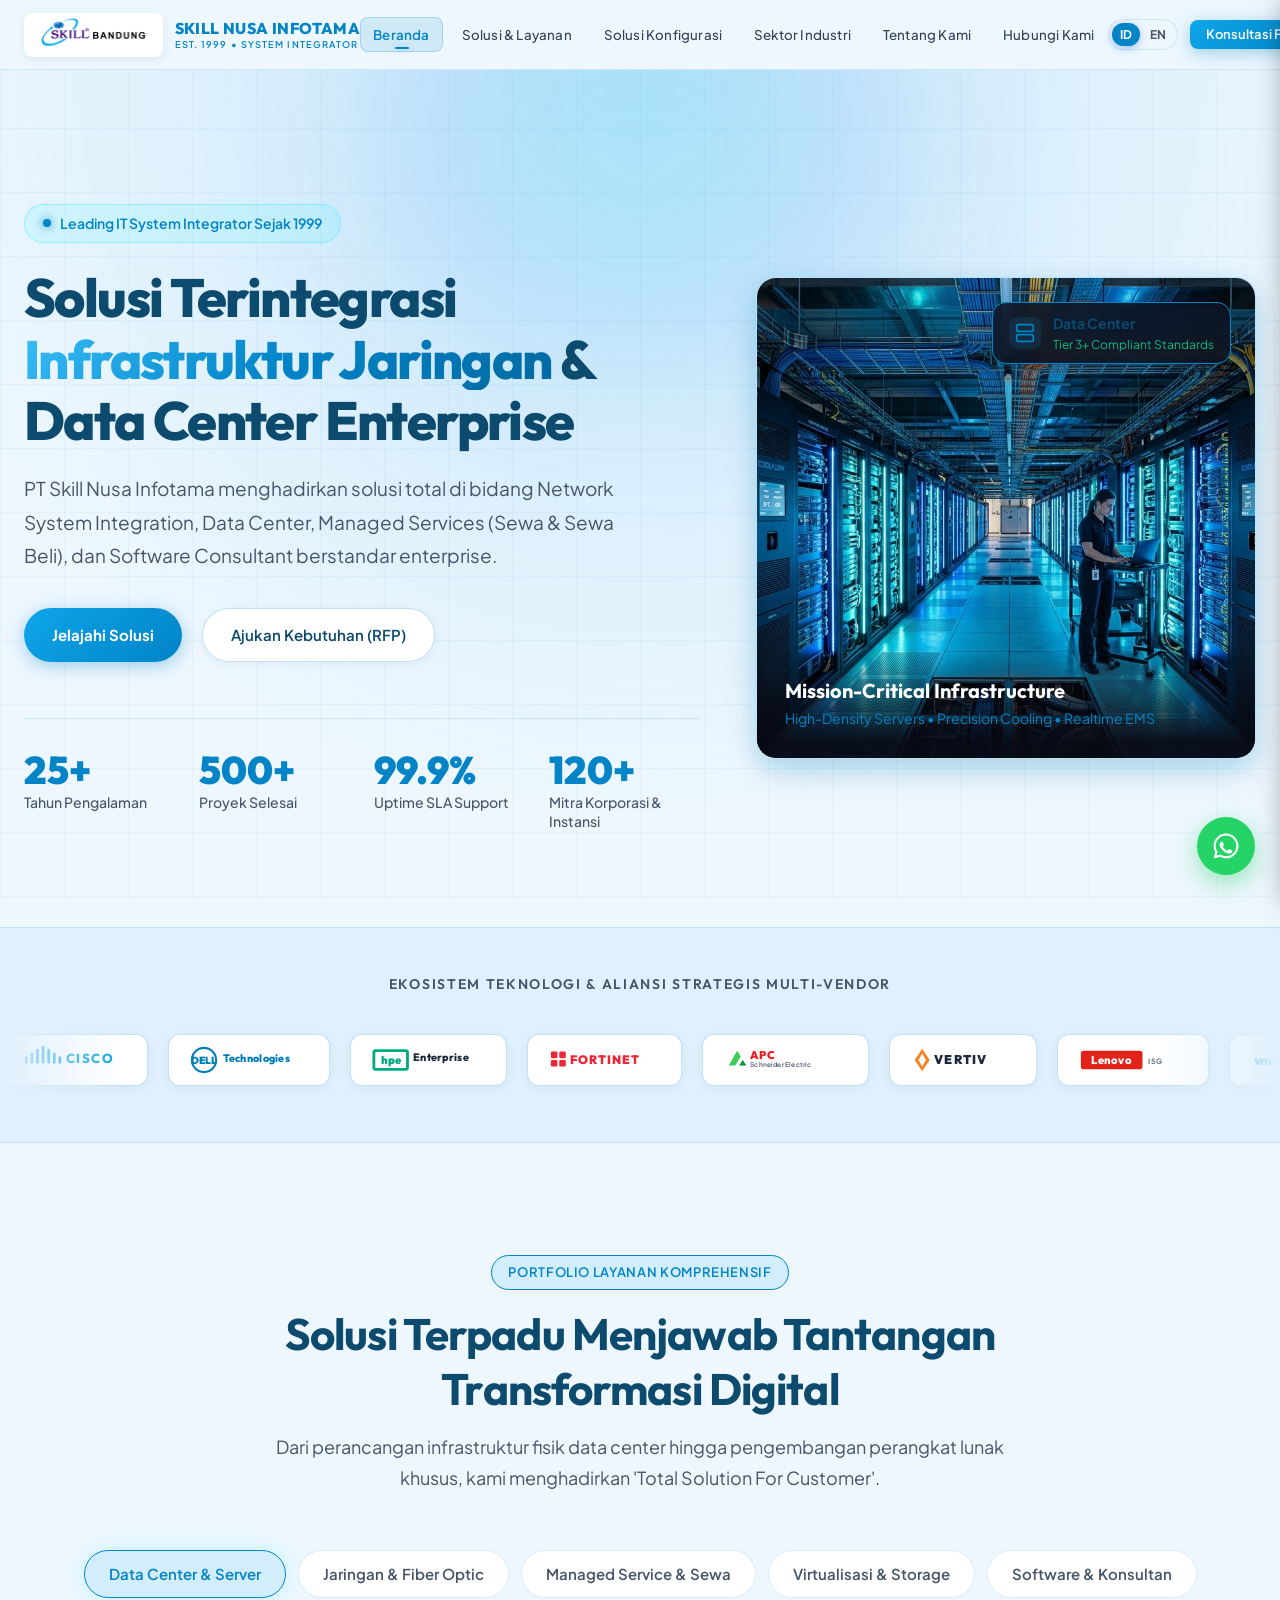
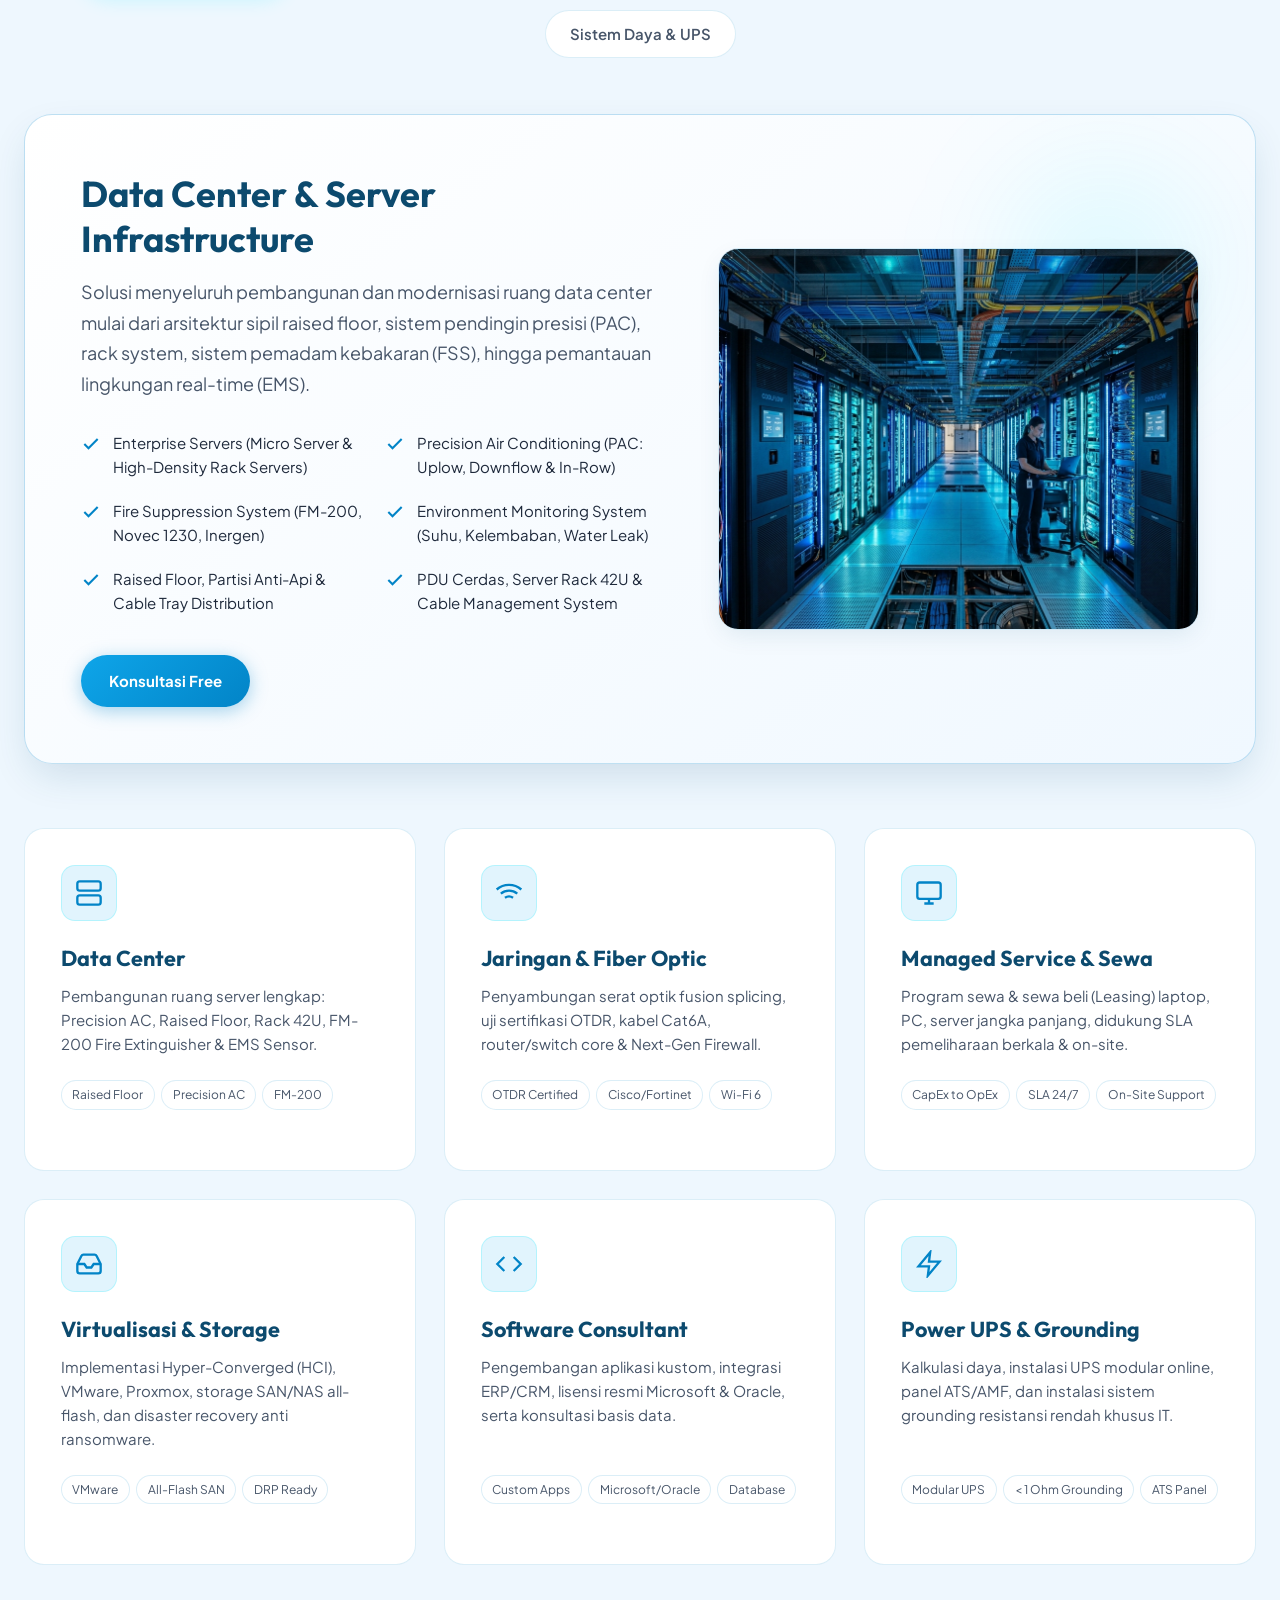
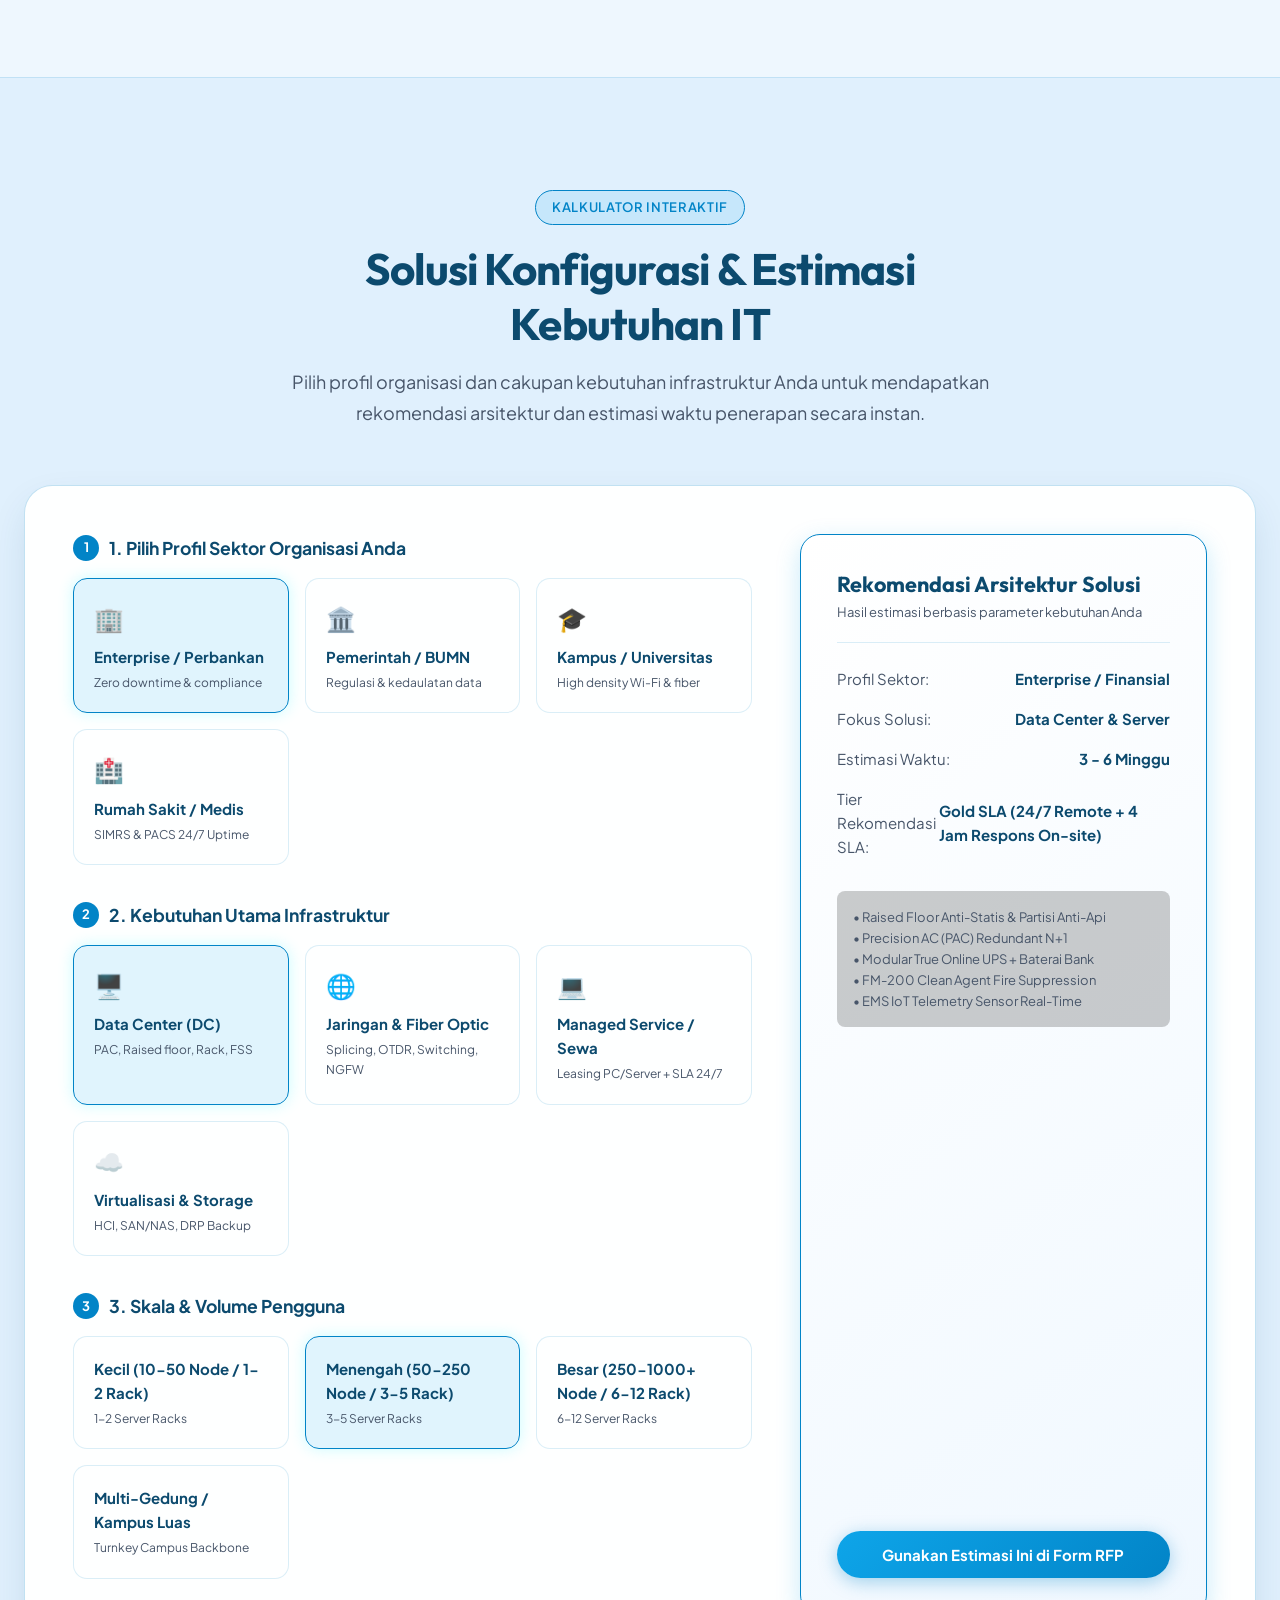
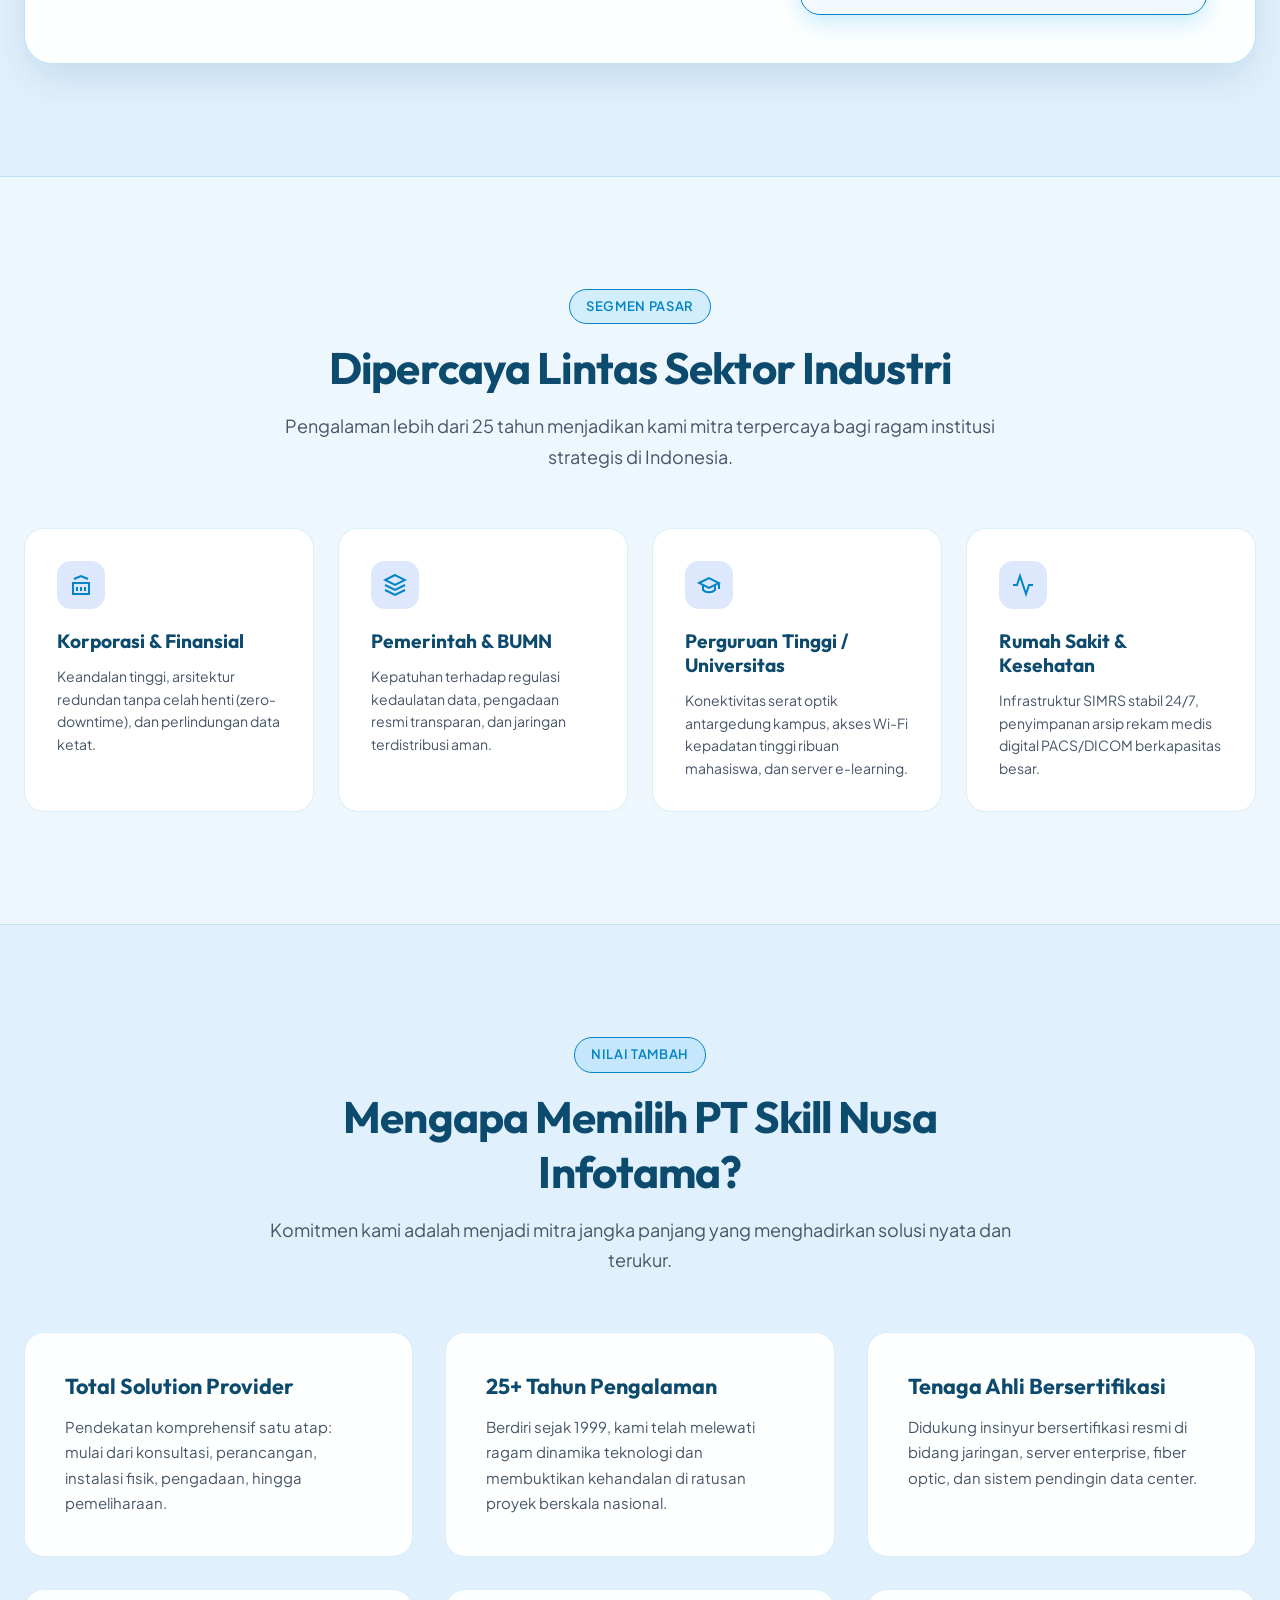
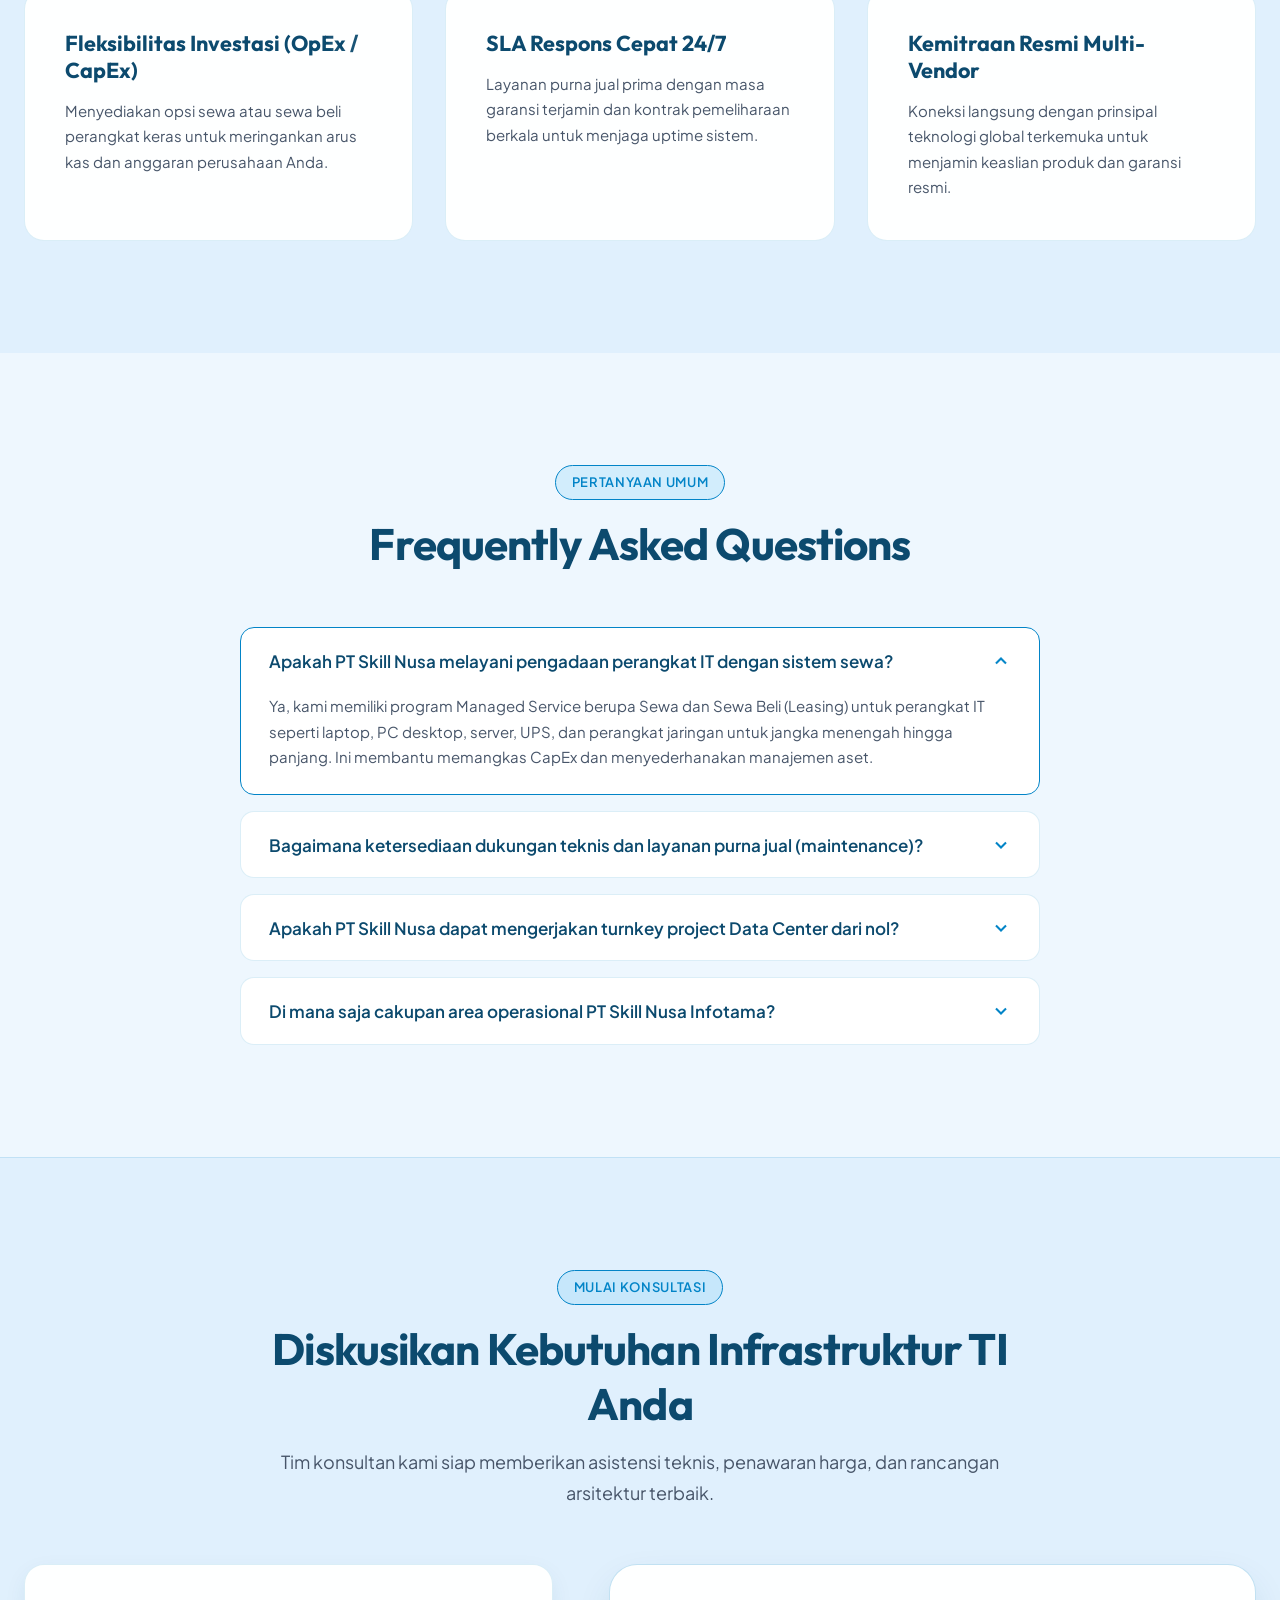
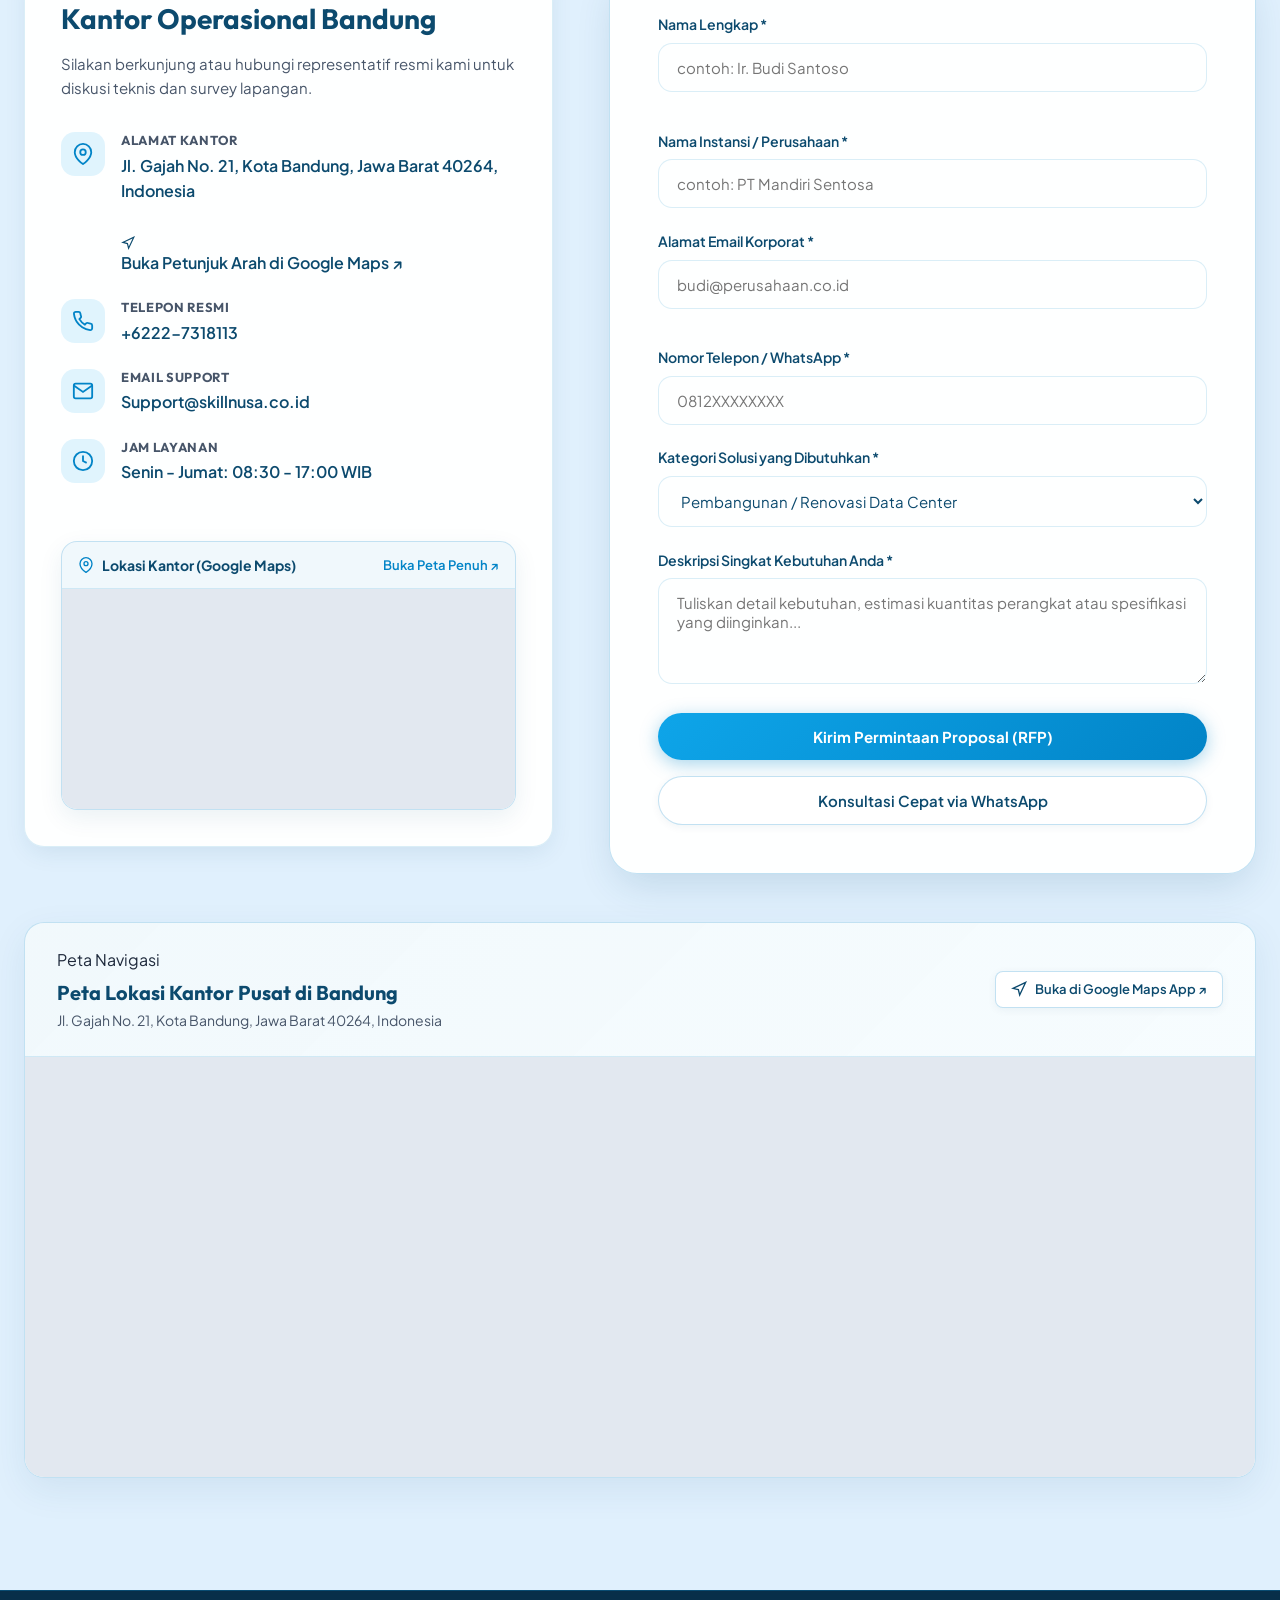
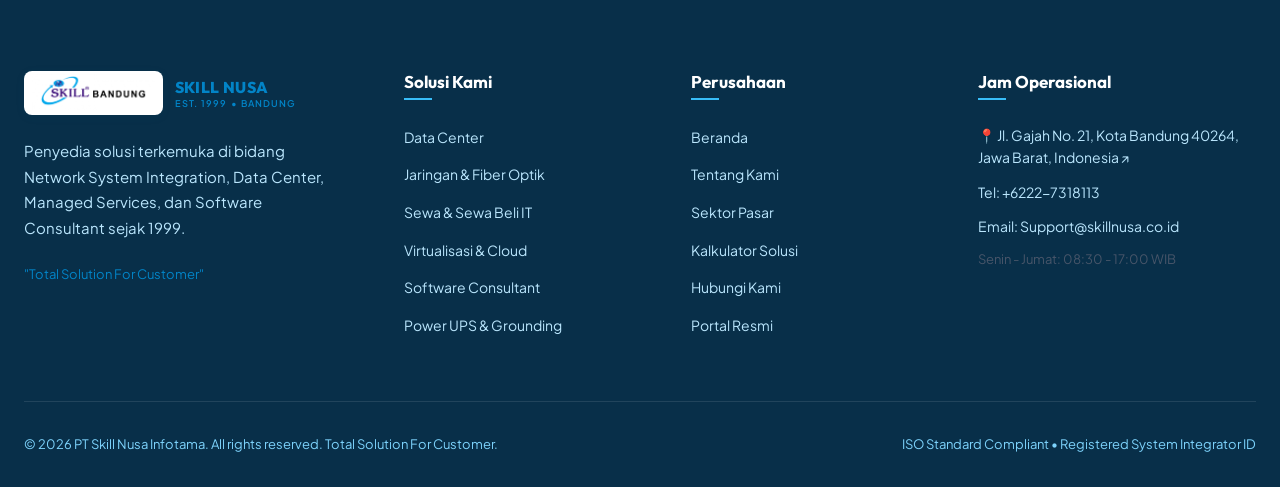
==== index.html @ 2d72b48d "Add files via upload" ====
<!DOCTYPE html>
<html lang="id" data-theme="sky">
<head>
  <meta charset="UTF-8">
  <meta name="viewport" content="width=device-width, initial-scale=1.0">
  <title>PT Skill Nusa Infotama - Enterprise Network System Integrator & Data Center Solutions</title>
  
  <!-- SEO Meta Tags -->
  <meta name="description" content="PT Skill Nusa Infotama: Solusi Sistem Network Integration, Data Center, Managed Service (Sewa/Sewa Beli Perangkat IT), Virtualisasi & Software Consultant terkemuka di Indonesia sejak 1999.">
  <meta name="keywords" content="PT Skill Nusa Infotama, skillnusa, system integrator bandung, data center indonesia, sewa laptop kantor, managed service it, fiber optic splicing, precision ac, ups sizing, cisco fortinet dell">
  <meta name="author" content="PT Skill Nusa Infotama">
  <link rel="canonical" href="https://www.skillnusa.co.id/">

  <!-- Open Graph / Facebook -->
  <meta property="og:type" content="website">
  <meta property="og:url" content="https://www.skillnusa.co.id/">
  <meta property="og:title" content="PT Skill Nusa Infotama - Total Solution For Customer">
  <meta property="og:description" content="Solusi menyeluruh Sistem Network Integration, Data Center Infrastructure, Managed Service & Software Consultant sejak 1999.">
  <meta property="og:image" content="assets/hero-datacenter.jpg">

  <!-- Favicon -->
  <link rel="icon" href="assets/logo-original.png" type="image/png">

  <!-- Stylesheet -->
  <link rel="stylesheet" href="css/styles.css">

  <!-- Structured Data (JSON-LD) -->
  <script type="application/ld+json">
  {
    "@context": "https://schema.org",
    "@type": "ITOrganization",
    "name": "PT Skill Nusa Infotama",
    "alternateName": "Skill Nusa Bandung",
    "url": "https://www.skillnusa.co.id",
    "logo": "https://www.skillnusa.co.id/assets/logo-original.png",
    "foundingDate": "1999-07-16",
    "description": "Penyedia solusi di bidang Sistem Network Integration, Data Center, Technology Solution Provider & Software Consultant.",
    "address": {
      "@type": "PostalAddress",
      "streetAddress": "Jl. Gajah No. 21",
      "addressLocality": "Kota Bandung",
      "addressRegion": "Jawa Barat",
      "postalCode": "40264",
      "addressCountry": "ID"
    },
    "contactPoint": {
      "@type": "ContactPoint",
      "telephone": "+6222-7318113",
      "contactType": "customer service",
      "email": "Support@skillnusa.co.id",
      "availableLanguage": ["Indonesian", "English"]
    }
  }
  </script>
</head>
<body>

  <!-- Header / Navigation Bar -->
  <header class="header" id="header">
    <div class="container nav-container">
      <a href="#beranda" class="brand" aria-label="Skill Nusa Infotama Home">
        <div class="brand-badge">
          <img src="assets/logo-original.png" alt="PT Skill Nusa Infotama Logo" class="brand-logo-img">
        </div>
        <div class="brand-text">
          <span class="brand-title">SKILL NUSA INFOTAMA</span>
          <span class="brand-sub">EST. 1999 • SYSTEM INTEGRATOR</span>
        </div>
      </a>

      <!-- Desktop Navigation Menu -->
      <nav class="desktop-nav" aria-label="Main Navigation">
        <ul class="nav-menu">
          <li><a href="#beranda" class="nav-link active" data-i18n="nav_home">Beranda</a></li>
          <li><a href="#solusi" class="nav-link" data-i18n="nav_solutions">Solusi & Layanan</a></li>
          <li><a href="#konfigurator" class="nav-link" data-i18n="nav_configurator">Solusi Konfigurasi</a></li>
          <li><a href="#industri" class="nav-link" data-i18n="nav_industries">Industri</a></li>
          <li><a href="#tentang-kami" class="nav-link" data-i18n="nav_about">Tentang Kami</a></li>
          <li><a href="#kontak" class="nav-link" data-i18n="nav_contact">Kontak</a></li>
        </ul>
      </nav>

      <!-- Action Utilities -->
      <div class="header-actions">
        <!-- Language Switcher -->
        <div class="lang-switch" title="Ganti Bahasa / Switch Language">
          <button class="lang-btn active" data-lang="id">ID</button>
          <button class="lang-btn" data-lang="en">EN</button>
        </div>

        <!-- CTA Button -->
        <a href="#kontak" class="btn btn-primary btn-sm header-cta" data-i18n="nav_cta">Konsultasi Free</a>

        <!-- Hamburger for Mobile -->
        <button class="hamburger" id="hamburger-btn" aria-label="Buka Menu Navigasi">
          <span></span>
          <span></span>
          <span></span>
        </button>
      </div>
    </div>
  </header>

  <!-- Mobile Drawer -->
  <div class="drawer-backdrop" id="drawer-backdrop"></div>
  <aside class="mobile-drawer" id="mobile-drawer" aria-label="Menu Mobile">
    <div>
      <div class="drawer-header">
        <span class="brand-title">SKILL NUSA</span>
        <button class="drawer-close" id="drawer-close-btn" aria-label="Tutup Menu">&times;</button>
      </div>
      <ul class="drawer-links">
        <li><a href="#beranda" class="drawer-link" data-i18n="nav_home">Beranda</a></li>
        <li><a href="#solusi" class="drawer-link" data-i18n="nav_solutions">Solusi & Layanan</a></li>
        <li><a href="#konfigurator" class="drawer-link" data-i18n="nav_configurator">Solusi Konfigurasi</a></li>
        <li><a href="#industri" class="drawer-link" data-i18n="nav_industries">Industri</a></li>
        <li><a href="#tentang-kami" class="drawer-link" data-i18n="nav_about">Tentang Kami</a></li>
        <li><a href="#kontak" class="drawer-link" data-i18n="nav_contact">Kontak</a></li>
      </ul>
    </div>
    <div>
      <a href="#kontak" class="btn btn-primary" style="width: 100%;" data-i18n="nav_cta">Konsultasi Free</a>
    </div>
  </aside>

  <!-- Main Content -->
  <main>
    <!-- HERO SECTION -->
    <section class="hero" id="beranda">
      <div class="hero-glow"></div>
      <div class="container hero-grid">
        <div class="hero-content">
          <div class="hero-tag">
            <span class="pulse-dot"></span>
            <span data-i18n="hero_badge">Leading IT System Integrator Sejak 1999</span>
          </div>

          <h1 class="hero-title">
            Solusi Terintegrasi <span class="text-gradient">Infrastruktur Jaringan</span> & Data Center Enterprise
          </h1>

          <p class="hero-lead" data-i18n="hero_lead">
            PT Skill Nusa Infotama menghadirkan solusi total di bidang Network System Integration, Data Center, Managed Services (Sewa & Sewa Beli), dan Software Consultant berstandar enterprise.
          </p>

          <div class="hero-ctas">
            <a href="#solusi" class="btn btn-primary" data-i18n="hero_btn_explore">
              Jelajahi Solusi
              <svg width="18" height="18" viewBox="0 0 24 24" fill="none" stroke="currentColor" stroke-width="2.5">
                <line x1="5" y1="12" x2="19" y2="12"></line>
                <polyline points="12 5 19 12 12 19"></polyline>
              </svg>
            </a>
            <a href="#konfigurator" class="btn btn-secondary" data-i18n="hero_btn_rfp">
              Hitung Kebutuhan IT
            </a>
          </div>

          <!-- Live Numerical Stats -->
          <div class="hero-stats">
            <div class="stat-item">
              <div class="stat-number"><span class="counter-val" data-target="25" data-suffix="+">25+</span></div>
              <div class="stat-label" data-i18n="stat_years">Tahun Pengalaman</div>
            </div>
            <div class="stat-item">
              <div class="stat-number"><span class="counter-val" data-target="500" data-suffix="+">500+</span></div>
              <div class="stat-label" data-i18n="stat_projects">Proyek Selesai</div>
            </div>
            <div class="stat-item">
              <div class="stat-number"><span class="counter-val" data-target="99" data-suffix=".9%">99.9%</span></div>
              <div class="stat-label" data-i18n="stat_sla">Uptime SLA Support</div>
            </div>
            <div class="stat-item">
              <div class="stat-number"><span class="counter-val" data-target="120" data-suffix="+">120+</span></div>
              <div class="stat-label" data-i18n="stat_clients">Mitra Korporasi & Instansi</div>
            </div>
          </div>
        </div>

        <!-- Hero Visual Showcase -->
        <div class="hero-visual">
          <div class="visual-card">
            <img src="assets/hero-datacenter.jpg" alt="Pusat Data Modern PT Skill Nusa Infotama">
            <div class="floating-badge">
              <div class="badge-icon">
                <svg width="20" height="20" viewBox="0 0 24 24" fill="none" stroke="currentColor" stroke-width="2">
                  <rect x="2" y="2" width="20" height="8" rx="2" ry="2"></rect>
                  <rect x="2" y="14" width="20" height="8" rx="2" ry="2"></rect>
                  <line x1="6" y1="6" x2="6.01" y2="6"></line>
                  <line x1="6" y1="18" x2="6.01" y2="18"></line>
                </svg>
              </div>
              <div class="badge-text">
                <strong>Data Center</strong>
                <span>Tier 3+ Compliant Standards</span>
              </div>
            </div>
            <div class="visual-overlay">
              <div class="visual-meta">
                <h4>Mission-Critical Infrastructure</h4>
                <p>High-Density Servers • Precision Cooling • Realtime EMS</p>
              </div>
            </div>
          </div>
        </div>
      </div>
    </section>

    <!-- STRATEGIC PARTNERS & BRAND ECOSYSTEM MARQUEE -->
    <section class="partners-section">
      <div class="container">
        <h3 class="partners-title" data-i18n="partners_title">Ekosistem Teknologi & Aliansi Strategis Multi-Vendor</h3>
      </div>
      <div class="marquee-container">
        <div class="marquee-track">
          <!-- 1. Cisco Systems -->
          <div class="partner-logo-card" title="Cisco Systems">
            <svg width="110" height="30" viewBox="0 0 110 30" fill="none" class="vendor-svg">
              <g fill="#049fd9">
                <rect x="2" y="11" width="3" height="8" rx="1.5"/>
                <rect x="8" y="7" width="3" height="12" rx="1.5"/>
                <rect x="14" y="3" width="3" height="16" rx="1.5"/>
                <rect x="20" y="0" width="3" height="19" rx="1.5"/>
                <rect x="26" y="3" width="3" height="16" rx="1.5"/>
                <rect x="32" y="7" width="3" height="12" rx="1.5"/>
                <rect x="38" y="11" width="3" height="8" rx="1.5"/>
              </g>
              <text x="46" y="18" font-family="'Outfit', sans-serif" font-weight="800" font-size="14" fill="#049fd9" letter-spacing="1.5">CISCO</text>
            </svg>
          </div>

          <!-- 2. Dell Technologies -->
          <div class="partner-logo-card" title="Dell Technologies">
            <svg width="125" height="30" viewBox="0 0 125 30" fill="none" class="vendor-svg">
              <circle cx="15" cy="15" r="13" stroke="#007db8" stroke-width="2.2" fill="none"/>
              <text x="15" y="19.5" font-family="'Outfit', sans-serif" font-weight="900" font-size="11" fill="#007db8" text-anchor="middle" letter-spacing="-0.5">DELL</text>
              <text x="35" y="17" font-family="'Outfit', sans-serif" font-weight="800" font-size="11.5" fill="#007db8" letter-spacing="0.3">Technologies</text>
            </svg>
          </div>

          <!-- 3. HPE (Hewlett Packard Enterprise) -->
          <div class="partner-logo-card" title="Hewlett Packard Enterprise">
            <svg width="120" height="30" viewBox="0 0 120 30" fill="none" class="vendor-svg">
              <rect x="2" y="5" width="36" height="20" rx="2" stroke="#01a982" stroke-width="3" fill="none"/>
              <text x="20" y="19" font-family="'Outfit', sans-serif" font-weight="900" font-size="12" fill="#01a982" text-anchor="middle">hpe</text>
              <text x="44" y="16" font-family="'Outfit', sans-serif" font-weight="800" font-size="11.5" fill="#1e293b" letter-spacing="0.3">Enterprise</text>
            </svg>
          </div>

          <!-- 4. Fortinet -->
          <div class="partner-logo-card" title="Fortinet Cyber Security">
            <svg width="118" height="30" viewBox="0 0 118 30" fill="none" class="vendor-svg">
              <g fill="#ee2737">
                <rect x="2" y="6" width="7" height="7" rx="1.5"/>
                <rect x="11" y="6" width="7" height="7" rx="1.5"/>
                <rect x="2" y="15" width="7" height="7" rx="1.5"/>
                <rect x="11" y="15" width="7" height="7" rx="1.5"/>
              </g>
              <text x="23" y="19" font-family="'Outfit', sans-serif" font-weight="900" font-size="13" fill="#ee2737" letter-spacing="1">FORTINET</text>
            </svg>
          </div>

          <!-- 5. Schneider Electric / APC -->
          <div class="partner-logo-card" title="APC by Schneider Electric">
            <svg width="130" height="30" viewBox="0 0 130 30" fill="none" class="vendor-svg">
              <g fill="#3dcd58">
                <path d="M4 21L13 5L17 11L11 21H4Z" fill="#3dcd58"/>
                <path d="M15 21L19 15L23 21H15Z" fill="#009639"/>
              </g>
              <text x="27" y="14" font-family="'Outfit', sans-serif" font-weight="900" font-size="12" fill="#ed1c24" letter-spacing="1">APC</text>
              <text x="27" y="23" font-family="'Plus Jakarta Sans', sans-serif" font-weight="600" font-size="7" fill="#475569" letter-spacing="0.2">Schneider Electric</text>
            </svg>
          </div>

          <!-- 6. Vertiv -->
          <div class="partner-logo-card" title="Vertiv Critical Power">
            <svg width="110" height="30" viewBox="0 0 110 30" fill="none" class="vendor-svg">
              <polygon points="12,3 20,15 12,27 4,15" fill="#f58220"/>
              <polygon points="12,8 16,15 12,22 8,15" fill="#ffffff"/>
              <text x="25" y="19" font-family="'Outfit', sans-serif" font-weight="900" font-size="13.5" fill="#1e293b" letter-spacing="1.2">VERTIV</text>
            </svg>
          </div>

          <!-- 7. Lenovo -->
          <div class="partner-logo-card" title="Lenovo ThinkSystem">
            <svg width="115" height="30" viewBox="0 0 115 30" fill="none" class="vendor-svg">
              <rect x="2" y="5" width="66" height="20" rx="3" fill="#e2231a"/>
              <text x="35" y="19" font-family="'Outfit', sans-serif" font-weight="800" font-size="12" fill="#ffffff" text-anchor="middle" letter-spacing="0.3">Lenovo</text>
              <text x="74" y="19" font-family="'Outfit', sans-serif" font-weight="600" font-size="8.5" fill="#64748b" letter-spacing="0.5">ISG</text>
            </svg>
          </div>

          <!-- 8. VMware -->
          <div class="partner-logo-card" title="VMware by Broadcom">
            <svg width="115" height="30" viewBox="0 0 115 30" fill="none" class="vendor-svg">
              <text x="2" y="20" font-family="'Outfit', sans-serif" font-weight="800" font-size="14" fill="#0095d3" letter-spacing="-0.5">vm</text>
              <text x="25" y="20" font-family="'Outfit', sans-serif" font-weight="700" font-size="14" fill="#475569" letter-spacing="-0.5">ware</text>
              <text x="66" y="20" font-family="'Plus Jakarta Sans', sans-serif" font-weight="600" font-size="7.5" fill="#94a3b8">Cloud</text>
            </svg>
          </div>

          <!-- 9. Microsoft -->
          <div class="partner-logo-card" title="Microsoft Enterprise">
            <svg width="120" height="30" viewBox="0 0 120 30" fill="none" class="vendor-svg">
              <rect x="2" y="7" width="7" height="7" fill="#f25022"/>
              <rect x="11" y="7" width="7" height="7" fill="#7fba00"/>
              <rect x="2" y="16" width="7" height="7" fill="#00a4ef"/>
              <rect x="11" y="16" width="7" height="7" fill="#ffb900"/>
              <text x="23" y="19" font-family="'Segoe UI', 'Outfit', sans-serif" font-weight="700" font-size="12.5" fill="#334155" letter-spacing="0.2">Microsoft</text>
            </svg>
          </div>

          <!-- 10. MikroTik -->
          <div class="partner-logo-card" title="MikroTik RouterOS">
            <svg width="115" height="30" viewBox="0 0 115 30" fill="none" class="vendor-svg">
              <rect x="2" y="6" width="18" height="18" rx="3.5" fill="#002b49"/>
              <path d="M6 18V11L11 15.5L16 11V18" stroke="#ffffff" stroke-width="1.8" stroke-linecap="round" stroke-linejoin="round" fill="none"/>
              <text x="25" y="19" font-family="'Outfit', sans-serif" font-weight="800" font-size="12.5" fill="#002b49" letter-spacing="0.3">MikroTik</text>
            </svg>
          </div>

          <!-- 11. CommScope -->
          <div class="partner-logo-card" title="CommScope Systimax">
            <svg width="130" height="30" viewBox="0 0 130 30" fill="none" class="vendor-svg">
              <path d="M4 15C4 9.5 8.5 6 14 6C16.8 6 19.5 7.2 21.2 9.5L17.8 12.2C16.8 10.8 15.5 10 14 10C10.8 10 8.2 12.2 8.2 15C8.2 17.8 10.8 20 14 20C15.5 20 16.8 19.2 17.8 17.8L21.2 20.5C19.5 22.8 16.8 24 14 24C8.5 24 4 20.5 4 15Z" fill="#005596"/>
              <text x="26" y="19" font-family="'Outfit', sans-serif" font-weight="800" font-size="11" fill="#005596" letter-spacing="0.8">COMMSCOPE</text>
            </svg>
          </div>

          <!-- 12. Hikvision -->
          <div class="partner-logo-card" title="Hikvision Surveillance">
            <svg width="120" height="30" viewBox="0 0 120 30" fill="none" class="vendor-svg">
              <rect x="2" y="7" width="15" height="15" rx="2.5" fill="#e60012"/>
              <circle cx="9.5" cy="14.5" r="3" fill="#ffffff"/>
              <text x="22" y="19" font-family="'Outfit', sans-serif" font-weight="900" font-size="11.5" fill="#e60012" letter-spacing="1">HIKVISION</text>
            </svg>
          </div>

          <!-- REPEAT FOR SEAMLESS INFINITE LOOP -->
          <div class="partner-logo-card" title="Cisco Systems">
            <svg width="110" height="30" viewBox="0 0 110 30" fill="none" class="vendor-svg">
              <g fill="#049fd9">
                <rect x="2" y="11" width="3" height="8" rx="1.5"/>
                <rect x="8" y="7" width="3" height="12" rx="1.5"/>
                <rect x="14" y="3" width="3" height="16" rx="1.5"/>
                <rect x="20" y="0" width="3" height="19" rx="1.5"/>
                <rect x="26" y="3" width="3" height="16" rx="1.5"/>
                <rect x="32" y="7" width="3" height="12" rx="1.5"/>
                <rect x="38" y="11" width="3" height="8" rx="1.5"/>
              </g>
              <text x="46" y="18" font-family="'Outfit', sans-serif" font-weight="800" font-size="14" fill="#049fd9" letter-spacing="1.5">CISCO</text>
            </svg>
          </div>

          <div class="partner-logo-card" title="Dell Technologies">
            <svg width="125" height="30" viewBox="0 0 125 30" fill="none" class="vendor-svg">
              <circle cx="15" cy="15" r="13" stroke="#007db8" stroke-width="2.2" fill="none"/>
              <text x="15" y="19.5" font-family="'Outfit', sans-serif" font-weight="900" font-size="11" fill="#007db8" text-anchor="middle" letter-spacing="-0.5">DELL</text>
              <text x="35" y="17" font-family="'Outfit', sans-serif" font-weight="800" font-size="11.5" fill="#007db8" letter-spacing="0.3">Technologies</text>
            </svg>
          </div>

          <div class="partner-logo-card" title="Hewlett Packard Enterprise">
            <svg width="120" height="30" viewBox="0 0 120 30" fill="none" class="vendor-svg">
              <rect x="2" y="5" width="36" height="20" rx="2" stroke="#01a982" stroke-width="3" fill="none"/>
              <text x="20" y="19" font-family="'Outfit', sans-serif" font-weight="900" font-size="12" fill="#01a982" text-anchor="middle">hpe</text>
              <text x="44" y="16" font-family="'Outfit', sans-serif" font-weight="800" font-size="11.5" fill="#1e293b" letter-spacing="0.3">Enterprise</text>
            </svg>
          </div>

          <div class="partner-logo-card" title="Fortinet Cyber Security">
            <svg width="118" height="30" viewBox="0 0 118 30" fill="none" class="vendor-svg">
              <g fill="#ee2737">
                <rect x="2" y="6" width="7" height="7" rx="1.5"/>
                <rect x="11" y="6" width="7" height="7" rx="1.5"/>
                <rect x="2" y="15" width="7" height="7" rx="1.5"/>
                <rect x="11" y="15" width="7" height="7" rx="1.5"/>
              </g>
              <text x="23" y="19" font-family="'Outfit', sans-serif" font-weight="900" font-size="13" fill="#ee2737" letter-spacing="1">FORTINET</text>
            </svg>
          </div>

          <div class="partner-logo-card" title="APC by Schneider Electric">
            <svg width="130" height="30" viewBox="0 0 130 30" fill="none" class="vendor-svg">
              <g fill="#3dcd58">
                <path d="M4 21L13 5L17 11L11 21H4Z" fill="#3dcd58"/>
                <path d="M15 21L19 15L23 21H15Z" fill="#009639"/>
              </g>
              <text x="27" y="14" font-family="'Outfit', sans-serif" font-weight="900" font-size="12" fill="#ed1c24" letter-spacing="1">APC</text>
              <text x="27" y="23" font-family="'Plus Jakarta Sans', sans-serif" font-weight="600" font-size="7" fill="#475569" letter-spacing="0.2">Schneider Electric</text>
            </svg>
          </div>

          <div class="partner-logo-card" title="Vertiv Critical Power">
            <svg width="110" height="30" viewBox="0 0 110 30" fill="none" class="vendor-svg">
              <polygon points="12,3 20,15 12,27 4,15" fill="#f58220"/>
              <polygon points="12,8 16,15 12,22 8,15" fill="#ffffff"/>
              <text x="25" y="19" font-family="'Outfit', sans-serif" font-weight="900" font-size="13.5" fill="#1e293b" letter-spacing="1.2">VERTIV</text>
            </svg>
          </div>

          <div class="partner-logo-card" title="Lenovo ThinkSystem">
            <svg width="115" height="30" viewBox="0 0 115 30" fill="none" class="vendor-svg">
              <rect x="2" y="5" width="66" height="20" rx="3" fill="#e2231a"/>
              <text x="35" y="19" font-family="'Outfit', sans-serif" font-weight="800" font-size="12" fill="#ffffff" text-anchor="middle" letter-spacing="0.3">Lenovo</text>
              <text x="74" y="19" font-family="'Outfit', sans-serif" font-weight="600" font-size="8.5" fill="#64748b" letter-spacing="0.5">ISG</text>
            </svg>
          </div>

          <div class="partner-logo-card" title="VMware by Broadcom">
            <svg width="115" height="30" viewBox="0 0 115 30" fill="none" class="vendor-svg">
              <text x="2" y="20" font-family="'Outfit', sans-serif" font-weight="800" font-size="14" fill="#0095d3" letter-spacing="-0.5">vm</text>
              <text x="25" y="20" font-family="'Outfit', sans-serif" font-weight="700" font-size="14" fill="#475569" letter-spacing="-0.5">ware</text>
              <text x="66" y="20" font-family="'Plus Jakarta Sans', sans-serif" font-weight="600" font-size="7.5" fill="#94a3b8">Cloud</text>
            </svg>
          </div>
        </div>
      </div>
    </section>

    <!-- INTERACTIVE SOLUTIONS & SERVICES MATRIX -->
    <section class="solutions" id="solusi">
      <div class="container">
        <div class="section-header">
          <span class="section-badge" data-i18n="solutions_badge">Portfolio Layanan Komprehensif</span>
          <h2 class="section-title" data-i18n="solutions_title">Solusi Terpadu Menjawab Tantangan Transformasi Digital</h2>
          <p class="section-subtitle" data-i18n="solutions_lead">
            Dari perancangan infrastruktur fisik data center hingga pengembangan perangkat lunak khusus, kami menghadirkan 'Total Solution For Customer'.
          </p>
        </div>

        <!-- Tab Navigation Buttons -->
        <div class="solution-tabs" role="tablist">
          <button class="solution-tab-btn active" data-tab="datacenter" role="tab" aria-selected="true" data-i18n="tab_datacenter">
            Data Center & Server
          </button>
          <button class="solution-tab-btn" data-tab="network" role="tab" aria-selected="false" data-i18n="tab_network">
            Jaringan & Fiber Optic
          </button>
          <button class="solution-tab-btn" data-tab="managed" role="tab" aria-selected="false" data-i18n="tab_managed">
            Managed Service & Sewa
          </button>
          <button class="solution-tab-btn" data-tab="virtualization" role="tab" aria-selected="false" data-i18n="tab_virtualization">
            Virtualisasi & Storage
          </button>
          <button class="solution-tab-btn" data-tab="software" role="tab" aria-selected="false" data-i18n="tab_software">
            Software & Konsultan
          </button>
          <button class="solution-tab-btn" data-tab="power" role="tab" aria-selected="false" data-i18n="tab_power">
            Sistem Daya & UPS
          </button>
        </div>

        <!-- TAB 1: DATA CENTER -->
        <div class="tab-panel active" id="tab-datacenter" role="tabpanel">
          <div class="solution-detail-card">
            <div class="solution-info">
              <h3 data-i18n="sol_dc_title">Data Center & Server Infrastructure</h3>
              <p class="lead" data-i18n="sol_dc_desc">
                Solusi menyeluruh pembangunan dan modernisasi ruang data center mulai dari arsitektur sipil raised floor, sistem pendingin presisi (PAC), rack system, sistem pemadam kebakaran (FSS), hingga pemantauan lingkungan real-time (EMS).
              </p>
              <ul class="feature-list">
                <li class="feature-item">
                  <svg class="feature-icon" width="20" height="20" viewBox="0 0 24 24" fill="none" stroke="currentColor" stroke-width="2.5"><polyline points="20 6 9 17 4 12"></polyline></svg>
                  <span data-i18n="sol_dc_f1">Enterprise Servers (Micro Server & High-Density Rack Servers)</span>
                </li>
                <li class="feature-item">
                  <svg class="feature-icon" width="20" height="20" viewBox="0 0 24 24" fill="none" stroke="currentColor" stroke-width="2.5"><polyline points="20 6 9 17 4 12"></polyline></svg>
                  <span data-i18n="sol_dc_f2">Precision Air Conditioning (PAC: Uplow, Downflow & In-Row)</span>
                </li>
                <li class="feature-item">
                  <svg class="feature-icon" width="20" height="20" viewBox="0 0 24 24" fill="none" stroke="currentColor" stroke-width="2.5"><polyline points="20 6 9 17 4 12"></polyline></svg>
                  <span data-i18n="sol_dc_f3">Fire Suppression System (FM-200, Novec 1230, Inergen)</span>
                </li>
                <li class="feature-item">
                  <svg class="feature-icon" width="20" height="20" viewBox="0 0 24 24" fill="none" stroke="currentColor" stroke-width="2.5"><polyline points="20 6 9 17 4 12"></polyline></svg>
                  <span data-i18n="sol_dc_f4">Environment Monitoring System (Suhu, Kelembaban, Water Leak)</span>
                </li>
                <li class="feature-item">
                  <svg class="feature-icon" width="20" height="20" viewBox="0 0 24 24" fill="none" stroke="currentColor" stroke-width="2.5"><polyline points="20 6 9 17 4 12"></polyline></svg>
                  <span data-i18n="sol_dc_f5">Raised Floor, Partisi Anti-Api & Cable Tray Distribution</span>
                </li>
                <li class="feature-item">
                  <svg class="feature-icon" width="20" height="20" viewBox="0 0 24 24" fill="none" stroke="currentColor" stroke-width="2.5"><polyline points="20 6 9 17 4 12"></polyline></svg>
                  <span data-i18n="sol_dc_f6">PDU Cerdas, Server Rack 42U & Cable Management System</span>
                </li>
              </ul>
              <a href="#kontak" class="btn btn-primary" data-i18n="nav_cta">Konsultasi Solusi Ini</a>
            </div>
            <div class="solution-media">
              <img src="assets/hero-datacenter.jpg" alt="Fasilitas Data Center">
            </div>
          </div>
        </div>

        <!-- TAB 2: NETWORK & FIBER OPTIC -->
        <div class="tab-panel" id="tab-network" role="tabpanel">
          <div class="solution-detail-card">
            <div class="solution-info">
              <h3 data-i18n="sol_net_title">Infrastruktur Jaringan & Kabel Fiber Optic</h3>
              <p class="lead" data-i18n="sol_net_desc">
                Perancangan topologi jaringan berkecepatan tinggi, instalasi kabel terstruktur tembaga dan serat optik, penyambungan splicing, sertifikasi OTDR, hingga implementasi switch core, routing, dan firewall generasi terbaru.
              </p>
              <ul class="feature-list">
                <li class="feature-item">
                  <svg class="feature-icon" width="20" height="20" viewBox="0 0 24 24" fill="none" stroke="currentColor" stroke-width="2.5"><polyline points="20 6 9 17 4 12"></polyline></svg>
                  <span data-i18n="sol_net_f1">Kabel Struktur Cat 5e, Cat 6, Cat 6A & Cat 7 Industrial</span>
                </li>
                <li class="feature-item">
                  <svg class="feature-icon" width="20" height="20" viewBox="0 0 24 24" fill="none" stroke="currentColor" stroke-width="2.5"><polyline points="20 6 9 17 4 12"></polyline></svg>
                  <span data-i18n="sol_net_f2">Penyambungan Fiber Optic Splicing & Pengujian Presisi OTDR</span>
                </li>
                <li class="feature-item">
                  <svg class="feature-icon" width="20" height="20" viewBox="0 0 24 24" fill="none" stroke="currentColor" stroke-width="2.5"><polyline points="20 6 9 17 4 12"></polyline></svg>
                  <span data-i18n="sol_net_f3">Enterprise Core Switch, Distribution & Access Layer</span>
                </li>
                <li class="feature-item">
                  <svg class="feature-icon" width="20" height="20" viewBox="0 0 24 24" fill="none" stroke="currentColor" stroke-width="2.5"><polyline points="20 6 9 17 4 12"></polyline></svg>
                  <span data-i18n="sol_net_f4">Next-Generation Firewall (NGFW) & Unified Threat Management</span>
                </li>
                <li class="feature-item">
                  <svg class="feature-icon" width="20" height="20" viewBox="0 0 24 24" fill="none" stroke="currentColor" stroke-width="2.5"><polyline points="20 6 9 17 4 12"></polyline></svg>
                  <span data-i18n="sol_net_f5">Enterprise Wi-Fi 6/7 Controller-based & Outdoor Mesh</span>
                </li>
                <li class="feature-item">
                  <svg class="feature-icon" width="20" height="20" viewBox="0 0 24 24" fill="none" stroke="currentColor" stroke-width="2.5"><polyline points="20 6 9 17 4 12"></polyline></svg>
                  <span data-i18n="sol_net_f6">SD-WAN & Multi-Branch Interconnection Architecture</span>
                </li>
              </ul>
              <a href="#kontak" class="btn btn-primary" data-i18n="nav_cta">Konsultasi Solusi Ini</a>
            </div>
            <div class="solution-media">
              <img src="assets/network-infra.jpg" alt="Infrastruktur Jaringan Fiber Optik">
            </div>
          </div>
        </div>

        <!-- TAB 3: MANAGED SERVICE & SEWA -->
        <div class="tab-panel" id="tab-managed" role="tabpanel">
          <div class="solution-detail-card">
            <div class="solution-info">
              <h3 data-i18n="sol_mgd_title">Managed Service & Sewa / Sewa Beli Perangkat IT</h3>
              <p class="lead" data-i18n="sol_mgd_desc">
                Optimalkan belanja modal (CapEx menjadi OpEx) dengan program sewa atau sewa beli perangkat IT untuk jangka menengah dan panjang, didukung kontrak pemeliharaan berkala dan teknisi on-site siaga.
              </p>
              <ul class="feature-list">
                <li class="feature-item">
                  <svg class="feature-icon" width="20" height="20" viewBox="0 0 24 24" fill="none" stroke="currentColor" stroke-width="2.5"><polyline points="20 6 9 17 4 12"></polyline></svg>
                  <span data-i18n="sol_mgd_f1">Sewa / Sewa Beli Notebook, All-in-One PC & Workstation</span>
                </li>
                <li class="feature-item">
                  <svg class="feature-icon" width="20" height="20" viewBox="0 0 24 24" fill="none" stroke="currentColor" stroke-width="2.5"><polyline points="20 6 9 17 4 12"></polyline></svg>
                  <span data-i18n="sol_mgd_f2">Sewa Perangkat Server & Storage Enterprise Skalabel</span>
                </li>
                <li class="feature-item">
                  <svg class="feature-icon" width="20" height="20" viewBox="0 0 24 24" fill="none" stroke="currentColor" stroke-width="2.5"><polyline points="20 6 9 17 4 12"></polyline></svg>
                  <span data-i18n="sol_mgd_f3">Maintenance Contract dengan SLA Terjamin hingga 24/7</span>
                </li>
                <li class="feature-item">
                  <svg class="feature-icon" width="20" height="20" viewBox="0 0 24 24" fill="none" stroke="currentColor" stroke-width="2.5"><polyline points="20 6 9 17 4 12"></polyline></svg>
                  <span data-i18n="sol_mgd_f4">Preventive Maintenance Rutin & Penggantian Unit Cepat</span>
                </li>
                <li class="feature-item">
                  <svg class="feature-icon" width="20" height="20" viewBox="0 0 24 24" fill="none" stroke="currentColor" stroke-width="2.5"><polyline points="20 6 9 17 4 12"></polyline></svg>
                  <span data-i18n="sol_mgd_f5">Dukungan Teknisi Khusus (Resident On-site Engineer)</span>
                </li>
                <li class="feature-item">
                  <svg class="feature-icon" width="20" height="20" viewBox="0 0 24 24" fill="none" stroke="currentColor" stroke-width="2.5"><polyline points="20 6 9 17 4 12"></polyline></svg>
                  <span data-i18n="sol_mgd_f6">Manajemen Siklus Hidup Aset (Lifecycle Asset Management)</span>
                </li>
              </ul>
              <a href="#kontak" class="btn btn-primary" data-i18n="nav_cta">Konsultasi Solusi Ini</a>
            </div>
            <div class="solution-media">
              <img src="assets/enterprise-noc.jpg" alt="Pusat Operasi Managed Services IT">
            </div>
          </div>
        </div>

        <!-- TAB 4: VIRTUALIZATION & STORAGE -->
        <div class="tab-panel" id="tab-virtualization" role="tabpanel">
          <div class="solution-detail-card">
            <div class="solution-info">
              <h3 data-i18n="sol_virt_title">Virtualisasi, Enterprise Storage & Backup Recovery</h3>
              <p class="lead" data-i18n="sol_virt_desc">
                Tingkatkan efisiensi komputasi bisnis Anda melalui konsolidasi server tervirtualisasi, arsitektur Hyper-Converged Infrastructure (HCI), penyimpanan terpusat NAS/SAN, serta disaster recovery anti-ransomware.
              </p>
              <ul class="feature-list">
                <li class="feature-item">
                  <svg class="feature-icon" width="20" height="20" viewBox="0 0 24 24" fill="none" stroke="currentColor" stroke-width="2.5"><polyline points="20 6 9 17 4 12"></polyline></svg>
                  <span data-i18n="sol_virt_f1">Solusi Virtualisasi Enterprise (VMware vSphere, Proxmox, Hyper-V)</span>
                </li>
                <li class="feature-item">
                  <svg class="feature-icon" width="20" height="20" viewBox="0 0 24 24" fill="none" stroke="currentColor" stroke-width="2.5"><polyline points="20 6 9 17 4 12"></polyline></svg>
                  <span data-i18n="sol_virt_f2">Arsitektur Hyper-Converged Infrastructure (HCI)</span>
                </li>
                <li class="feature-item">
                  <svg class="feature-icon" width="20" height="20" viewBox="0 0 24 24" fill="none" stroke="currentColor" stroke-width="2.5"><polyline points="20 6 9 17 4 12"></polyline></svg>
                  <span data-i18n="sol_virt_f3">Enterprise SAN / NAS Storage High Availability</span>
                </li>
                <li class="feature-item">
                  <svg class="feature-icon" width="20" height="20" viewBox="0 0 24 24" fill="none" stroke="currentColor" stroke-width="2.5"><polyline points="20 6 9 17 4 12"></polyline></svg>
                  <span data-i18n="sol_virt_f4">Tape Backup & Immutable Cloud / On-Premise Repository</span>
                </li>
                <li class="feature-item">
                  <svg class="feature-icon" width="20" height="20" viewBox="0 0 24 24" fill="none" stroke="currentColor" stroke-width="2.5"><polyline points="20 6 9 17 4 12"></polyline></svg>
                  <span data-i18n="sol_virt_f5">Disaster Recovery Planning (DRP) & RPO/RTO Minimal</span>
                </li>
                <li class="feature-item">
                  <svg class="feature-icon" width="20" height="20" viewBox="0 0 24 24" fill="none" stroke="currentColor" stroke-width="2.5"><polyline points="20 6 9 17 4 12"></polyline></svg>
                  <span data-i18n="sol_virt_f6">Migrasi Beban Kerja (Workload Migration) Bebas Downtime</span>
                </li>
              </ul>
              <a href="#kontak" class="btn btn-primary" data-i18n="nav_cta">Konsultasi Solusi Ini</a>
            </div>
            <div class="solution-media">
              <img src="assets/hero-datacenter.jpg" alt="Virtualisasi dan Server Storage">
            </div>
          </div>
        </div>

        <!-- TAB 5: SOFTWARE CONSULTANT -->
        <div class="tab-panel" id="tab-software" role="tabpanel">
          <div class="solution-detail-card">
            <div class="solution-info">
              <h3 data-i18n="sol_soft_title">Software Consultant & Custom Tailor-Made Development</h3>
              <p class="lead" data-i18n="sol_soft_desc">
                Kami mendampingi transformasi sistem perangkat lunak Anda, mulai dari konsultasi arsitektur aplikasi, pengadaan lisensi resmi (Microsoft, Oracle, RedHat), hingga perancangan aplikasi khusus operasional bisnis.
              </p>
              <ul class="feature-list">
                <li class="feature-item">
                  <svg class="feature-icon" width="20" height="20" viewBox="0 0 24 24" fill="none" stroke="currentColor" stroke-width="2.5"><polyline points="20 6 9 17 4 12"></polyline></svg>
                  <span data-i18n="sol_soft_f1">Pengembangan Tailor-Made Apps (Web & Mobile Enterprise)</span>
                </li>
                <li class="feature-item">
                  <svg class="feature-icon" width="20" height="20" viewBox="0 0 24 24" fill="none" stroke="currentColor" stroke-width="2.5"><polyline points="20 6 9 17 4 12"></polyline></svg>
                  <span data-i18n="sol_soft_f2">Konsultasi & Perancangan Arsitektur Basis Data (Oracle, MySQL, PostgreSQL)</span>
                </li>
                <li class="feature-item">
                  <svg class="feature-icon" width="20" height="20" viewBox="0 0 24 24" fill="none" stroke="currentColor" stroke-width="2.5"><polyline points="20 6 9 17 4 12"></polyline></svg>
                  <span data-i18n="sol_soft_f3">Lisensi Resmi Microsoft Windows Server, Office 365, CAL</span>
                </li>
                <li class="feature-item">
                  <svg class="feature-icon" width="20" height="20" viewBox="0 0 24 24" fill="none" stroke="currentColor" stroke-width="2.5"><polyline points="20 6 9 17 4 12"></polyline></svg>
                  <span data-i18n="sol_soft_f4">Solusi Open-Source Enterprise Linux (RedHat, Ubuntu Server)</span>
                </li>
                <li class="feature-item">
                  <svg class="feature-icon" width="20" height="20" viewBox="0 0 24 24" fill="none" stroke="currentColor" stroke-width="2.5"><polyline points="20 6 9 17 4 12"></polyline></svg>
                  <span data-i18n="sol_soft_f5">Software Keamanan Siber, Endpoint Detection & Antivirus</span>
                </li>
                <li class="feature-item">
                  <svg class="feature-icon" width="20" height="20" viewBox="0 0 24 24" fill="none" stroke="currentColor" stroke-width="2.5"><polyline points="20 6 9 17 4 12"></polyline></svg>
                  <span data-i18n="sol_soft_f6">Integrasi API Sistem & Modifikasi Software Eksisting</span>
                </li>
              </ul>
              <a href="#kontak" class="btn btn-primary" data-i18n="nav_cta">Konsultasi Solusi Ini</a>
            </div>
            <div class="solution-media">
              <img src="assets/enterprise-noc.jpg" alt="Konsultasi Pengembangan Software">
            </div>
          </div>
        </div>

        <!-- TAB 6: POWER & UPS -->
        <div class="tab-panel" id="tab-power" role="tabpanel">
          <div class="solution-detail-card">
            <div class="solution-info">
              <h3 data-i18n="sol_pwr_title">Power Equipment, UPS Backup & Grounding Khusus IT</h3>
              <p class="lead" data-i18n="sol_pwr_desc">
                Kestabilan daya listrik adalah jantung keandalan pusat data. Kami menyediakan kalkulasi beban daya, instalasi UPS modular redundan, panel distribusi ATS/AMF, serta sistem pembumian (grounding) murni khusus perangkat TI.
              </p>
              <ul class="feature-list">
                <li class="feature-item">
                  <svg class="feature-icon" width="20" height="20" viewBox="0 0 24 24" fill="none" stroke="currentColor" stroke-width="2.5"><polyline points="20 6 9 17 4 12"></polyline></svg>
                  <span data-i18n="sol_pwr_f1">UPS Sizing, Beban Kalkulasi & Instalasi Turnkey (1kVA - 500kVA+)</span>
                </li>
                <li class="feature-item">
                  <svg class="feature-icon" width="20" height="20" viewBox="0 0 24 24" fill="none" stroke="currentColor" stroke-width="2.5"><polyline points="20 6 9 17 4 12"></polyline></svg>
                  <span data-i18n="sol_pwr_f2">Preventive Maintenance Baterai & Uji Kesehatan Kapasitas UPS</span>
                </li>
                <li class="feature-item">
                  <svg class="feature-icon" width="20" height="20" viewBox="0 0 24 24" fill="none" stroke="currentColor" stroke-width="2.5"><polyline points="20 6 9 17 4 12"></polyline></svg>
                  <span data-i18n="sol_pwr_f3">Panel Distribusi Daya Listrik & Automatic Transfer Switch (ATS)</span>
                </li>
                <li class="feature-item">
                  <svg class="feature-icon" width="20" height="20" viewBox="0 0 24 24" fill="none" stroke="currentColor" stroke-width="2.5"><polyline points="20 6 9 17 4 12"></polyline></svg>
                  <span data-i18n="sol_pwr_f4">Sistem Grounding Khusus IT (Nilai Hambatan &lt; 1 Ohm)</span>
                </li>
                <li class="feature-item">
                  <svg class="feature-icon" width="20" height="20" viewBox="0 0 24 24" fill="none" stroke="currentColor" stroke-width="2.5"><polyline points="20 6 9 17 4 12"></polyline></svg>
                  <span data-i18n="sol_pwr_f5">Power Distribution Unit (PDU) Cerdas Terkoneksi Jaringan</span>
                </li>
                <li class="feature-item">
                  <svg class="feature-icon" width="20" height="20" viewBox="0 0 24 24" fill="none" stroke="currentColor" stroke-width="2.5"><polyline points="20 6 9 17 4 12"></polyline></svg>
                  <span data-i18n="sol_pwr_f6">Instalasi Pengkabelan Daya Standar Industri Tembaga Murni</span>
                </li>
              </ul>
              <a href="#kontak" class="btn btn-primary" data-i18n="nav_cta">Konsultasi Solusi Ini</a>
            </div>
            <div class="solution-media">
              <img src="assets/network-infra.jpg" alt="Sistem Daya dan UPS Enterprise">
            </div>
          </div>
        </div>

        <!-- Quick 6 Pillars Grid -->
        <div class="solutions-grid">
          <div class="mini-sol-card">
            <div class="mini-sol-icon">
              <svg width="28" height="28" viewBox="0 0 24 24" fill="none" stroke="currentColor" stroke-width="2">
                <rect x="2" y="2" width="20" height="8" rx="2" ry="2"></rect>
                <rect x="2" y="14" width="20" height="8" rx="2" ry="2"></rect>
                <line x1="6" y1="6" x2="6.01" y2="6"></line>
                <line x1="6" y1="18" x2="6.01" y2="18"></line>
              </svg>
            </div>
            <h4>Data Center</h4>
            <p>Pembangunan ruang server lengkap: Precision AC, Raised Floor, Rack 42U, FM-200 Fire Extinguisher & EMS Sensor.</p>
            <div class="sol-tag-list">
              <span class="sol-tag">Raised Floor</span>
              <span class="sol-tag">Precision AC</span>
              <span class="sol-tag">FM-200</span>
            </div>
          </div>

          <div class="mini-sol-card">
            <div class="mini-sol-icon">
              <svg width="28" height="28" viewBox="0 0 24 24" fill="none" stroke="currentColor" stroke-width="2">
                <path d="M5 12.55a11 11 0 0 1 14.08 0"></path>
                <path d="M1.42 9a16 16 0 0 1 21.16 0"></path>
                <path d="M8.53 16.11a6 6 0 0 1 6.95 0"></path>
                <line x1="12" y1="20" x2="12.01" y2="20"></line>
              </svg>
            </div>
            <h4>Jaringan & Fiber Optic</h4>
            <p>Penyambungan serat optik fusion splicing, uji sertifikasi OTDR, kabel Cat6A, router/switch core & Next-Gen Firewall.</p>
            <div class="sol-tag-list">
              <span class="sol-tag">OTDR Certified</span>
              <span class="sol-tag">Cisco/Fortinet</span>
              <span class="sol-tag">Wi-Fi 6</span>
            </div>
          </div>

          <div class="mini-sol-card">
            <div class="mini-sol-icon">
              <svg width="28" height="28" viewBox="0 0 24 24" fill="none" stroke="currentColor" stroke-width="2">
                <rect x="2" y="3" width="20" height="14" rx="2" ry="2"></rect>
                <line x1="8" y1="21" x2="16" y2="21"></line>
                <line x1="12" y1="17" x2="12" y2="21"></line>
              </svg>
            </div>
            <h4>Managed Service & Sewa</h4>
            <p>Program sewa & sewa beli (Leasing) laptop, PC, server jangka panjang, didukung SLA pemeliharaan berkala & on-site.</p>
            <div class="sol-tag-list">
              <span class="sol-tag">CapEx to OpEx</span>
              <span class="sol-tag">SLA 24/7</span>
              <span class="sol-tag">On-Site Support</span>
            </div>
          </div>

          <div class="mini-sol-card">
            <div class="mini-sol-icon">
              <svg width="28" height="28" viewBox="0 0 24 24" fill="none" stroke="currentColor" stroke-width="2">
                <polyline points="22 12 16 12 14 15 10 15 8 12 2 12"></polyline>
                <path d="M5.45 5.11L2 12v6a2 2 0 0 0 2 2h16a2 2 0 0 0 2-2v-6l-3.45-6.89A2 2 0 0 0 16.76 4H7.24a2 2 0 0 0-1.79 1.11z"></path>
              </svg>
            </div>
            <h4>Virtualisasi & Storage</h4>
            <p>Implementasi Hyper-Converged (HCI), VMware, Proxmox, storage SAN/NAS all-flash, dan disaster recovery anti ransomware.</p>
            <div class="sol-tag-list">
              <span class="sol-tag">VMware</span>
              <span class="sol-tag">All-Flash SAN</span>
              <span class="sol-tag">DRP Ready</span>
            </div>
          </div>

          <div class="mini-sol-card">
            <div class="mini-sol-icon">
              <svg width="28" height="28" viewBox="0 0 24 24" fill="none" stroke="currentColor" stroke-width="2">
                <polyline points="16 18 22 12 16 6"></polyline>
                <polyline points="8 6 2 12 8 18"></polyline>
              </svg>
            </div>
            <h4>Software Consultant</h4>
            <p>Pengembangan aplikasi kustom, integrasi ERP/CRM, lisensi resmi Microsoft & Oracle, serta konsultasi basis data.</p>
            <div class="sol-tag-list">
              <span class="sol-tag">Custom Apps</span>
              <span class="sol-tag">Microsoft/Oracle</span>
              <span class="sol-tag">Database</span>
            </div>
          </div>

          <div class="mini-sol-card">
            <div class="mini-sol-icon">
              <svg width="28" height="28" viewBox="0 0 24 24" fill="none" stroke="currentColor" stroke-width="2">
                <polygon points="13 2 3 14 12 14 11 22 21 10 12 10 13 2"></polygon>
              </svg>
            </div>
            <h4>Power UPS & Grounding</h4>
            <p>Kalkulasi daya, instalasi UPS modular online, panel ATS/AMF, dan instalasi sistem grounding resistansi rendah khusus IT.</p>
            <div class="sol-tag-list">
              <span class="sol-tag">Modular UPS</span>
              <span class="sol-tag">&lt; 1 Ohm Grounding</span>
              <span class="sol-tag">ATS Panel</span>
            </div>
          </div>
        </div>

      </div>
    </section>

    <!-- INTERACTIVE IT SOLUTION CONFIGURATOR & ESTIMATOR -->
    <section class="configurator-section" id="konfigurator">
      <div class="container">
        <div class="section-header">
          <span class="section-badge" data-i18n="config_badge">Kalkulator Interaktif</span>
          <h2 class="section-title" data-i18n="config_title">Solusi Konfigurasi & Estimasi Kebutuhan IT</h2>
          <p class="section-subtitle" data-i18n="config_lead">
            Pilih profil organisasi dan cakupan kebutuhan infrastruktur Anda untuk mendapatkan rekomendasi arsitektur dan estimasi waktu penerapan secara instan.
          </p>
        </div>

        <div class="config-container">
          <!-- Selection Steps -->
          <div class="config-form">
            <!-- Step 1: Sector -->
            <div class="config-step">
              <div class="step-label">
                <span class="step-badge">1</span>
                <span data-i18n="config_step1">Pilih Profil Sektor Organisasi Anda</span>
              </div>
              <div class="option-grid">
                <label class="config-option selected" data-group="sector" data-val="enterprise">
                  <input type="radio" name="cfg_sector" value="enterprise" checked>
                  <div class="option-icon">🏢</div>
                  <div class="option-title" data-i18n="config_opt_ent">Enterprise / Perbankan</div>
                  <div class="option-desc">Zero downtime & compliance</div>
                </label>
                <label class="config-option" data-group="sector" data-val="government">
                  <input type="radio" name="cfg_sector" value="government">
                  <div class="option-icon">🏛️</div>
                  <div class="option-title" data-i18n="config_opt_gov">Pemerintah / BUMN</div>
                  <div class="option-desc">Regulasi & kedaulatan data</div>
                </label>
                <label class="config-option" data-group="sector" data-val="education">
                  <input type="radio" name="cfg_sector" value="education">
                  <div class="option-icon">🎓</div>
                  <div class="option-title" data-i18n="config_opt_edu">Kampus / Universitas</div>
                  <div class="option-desc">High density Wi-Fi & fiber</div>
                </label>
                <label class="config-option" data-group="sector" data-val="hospital">
                  <input type="radio" name="cfg_sector" value="hospital">
                  <div class="option-icon">🏥</div>
                  <div class="option-title" data-i18n="config_opt_hosp">Rumah Sakit / Medis</div>
                  <div class="option-desc">SIMRS & PACS 24/7 Uptime</div>
                </label>
              </div>
            </div>

            <!-- Step 2: Primary Need -->
            <div class="config-step">
              <div class="step-label">
                <span class="step-badge">2</span>
                <span data-i18n="config_step2">Kebutuhan Utama Infrastruktur</span>
              </div>
              <div class="option-grid">
                <label class="config-option selected" data-group="need" data-val="datacenter">
                  <input type="radio" name="cfg_need" value="datacenter" checked>
                  <div class="option-icon">🖥️</div>
                  <div class="option-title" data-i18n="config_sol_dc">Data Center (DC)</div>
                  <div class="option-desc">PAC, Raised floor, Rack, FSS</div>
                </label>
                <label class="config-option" data-group="need" data-val="network">
                  <input type="radio" name="cfg_need" value="network">
                  <div class="option-icon">🌐</div>
                  <div class="option-title" data-i18n="config_sol_net">Jaringan & Fiber Optic</div>
                  <div class="option-desc">Splicing, OTDR, Switching, NGFW</div>
                </label>
                <label class="config-option" data-group="need" data-val="rental">
                  <input type="radio" name="cfg_need" value="rental">
                  <div class="option-icon">💻</div>
                  <div class="option-title" data-i18n="config_sol_rent">Managed Service / Sewa</div>
                  <div class="option-desc">Leasing PC/Server + SLA 24/7</div>
                </label>
                <label class="config-option" data-group="need" data-val="cloud">
                  <input type="radio" name="cfg_need" value="cloud">
                  <div class="option-icon">☁️</div>
                  <div class="option-title" data-i18n="config_sol_cloud">Virtualisasi & Storage</div>
                  <div class="option-desc">HCI, SAN/NAS, DRP Backup</div>
                </label>
              </div>
            </div>

            <!-- Step 3: Scale -->
            <div class="config-step">
              <div class="step-label">
                <span class="step-badge">3</span>
                <span data-i18n="config_step3">Skala & Volume Pengguna</span>
              </div>
              <div class="option-grid">
                <label class="config-option" data-group="scale" data-val="small">
                  <input type="radio" name="cfg_scale" value="small">
                  <div class="option-title" data-i18n="config_scale_s">Kecil (10-50 Node)</div>
                  <div class="option-desc">1-2 Server Racks</div>
                </label>
                <label class="config-option selected" data-group="scale" data-val="medium">
                  <input type="radio" name="cfg_scale" value="medium" checked>
                  <div class="option-title" data-i18n="config_scale_m">Menengah (50-250 Node)</div>
                  <div class="option-desc">3-5 Server Racks</div>
                </label>
                <label class="config-option" data-group="scale" data-val="large">
                  <input type="radio" name="cfg_scale" value="large">
                  <div class="option-title" data-i18n="config_scale_l">Besar (250-1000+ Node)</div>
                  <div class="option-desc">6-12 Server Racks</div>
                </label>
                <label class="config-option" data-group="scale" data-val="campus">
                  <input type="radio" name="cfg_scale" value="campus">
                  <div class="option-title" data-i18n="config_scale_campus">Multi-Gedung / Kampus</div>
                  <div class="option-desc">Turnkey Campus Backbone</div>
                </label>
              </div>
            </div>
          </div>

          <!-- Dynamic Output Card -->
          <div class="config-summary">
            <div>
              <div class="summary-header">
                <h4 data-i18n="summary_title">Rekomendasi Arsitektur Solusi</h4>
                <p data-i18n="summary_subtitle">Hasil estimasi berbasis parameter kebutuhan Anda</p>
              </div>

              <div class="summary-metrics">
                <div class="summary-row">
                  <span data-i18n="summary_label_profile">Profil Sektor:</span>
                  <span id="summary-profile">Enterprise / Perbankan</span>
                </div>
                <div class="summary-row">
                  <span data-i18n="summary_label_need">Fokus Solusi:</span>
                  <span id="summary-need" class="text-cyan">Data Center (DC)</span>
                </div>
                <div class="summary-row">
                  <span data-i18n="summary_label_timeline">Estimasi Waktu:</span>
                  <span id="summary-timeline">3 - 6 Minggu</span>
                </div>
                <div class="summary-row">
                  <span data-i18n="summary_label_sla">Tier Rekomendasi SLA:</span>
                  <span id="summary-sla">Gold SLA (24/7 Remote + 4 Jam On-site)</span>
                </div>
              </div>

              <div class="spec-list" id="summary-specs">
                <!-- Dynamically populated via JS -->
              </div>
            </div>

            <button class="btn btn-primary" id="apply-config-btn" style="width: 100%;" data-i18n="summary_btn">
              Gunakan Estimasi Ini di Form RFP
            </button>
          </div>
        </div>
      </div>
    </section>

    <!-- INDUSTRY SECTORS & DOMAIN EXPERTISE -->
    <section class="industries" id="industri">
      <div class="container">
        <div class="section-header">
          <span class="section-badge" data-i18n="ind_badge">Segmen Pasar</span>
          <h2 class="section-title" data-i18n="ind_title">Dipercaya Lintas Sektor Industri</h2>
          <p class="section-subtitle" data-i18n="ind_lead">
            Pengalaman lebih dari 25 tahun menjadikan kami mitra terpercaya bagi ragam institusi strategis di Indonesia.
          </p>
        </div>

        <div class="industry-grid">
          <div class="industry-card">
            <div class="industry-icon">
              <svg width="24" height="24" viewBox="0 0 24 24" fill="none" stroke="currentColor" stroke-width="2">
                <path d="M3 21h18M3 10h18M5 6l7-3 7 3M4 10v11M20 10v11M8 14v4M12 14v4M16 14v4"></path>
              </svg>
            </div>
            <h4 data-i18n="ind_corp">Korporasi & Finansial</h4>
            <p data-i18n="ind_corp_desc">Keandalan tinggi, arsitektur redundan tanpa celah henti (zero-downtime), dan perlindungan data ketat.</p>
          </div>

          <div class="industry-card">
            <div class="industry-icon">
              <svg width="24" height="24" viewBox="0 0 24 24" fill="none" stroke="currentColor" stroke-width="2">
                <path d="M12 2L2 7l10 5 10-5-10-5zM2 17l10 5 10-5M2 12l10 5 10-5"></path>
              </svg>
            </div>
            <h4 data-i18n="ind_gov">Pemerintah & BUMN</h4>
            <p data-i18n="ind_gov_desc">Kepatuhan terhadap regulasi kedaulatan data, pengadaan resmi transparan, dan jaringan terdistribusi aman.</p>
          </div>

          <div class="industry-card">
            <div class="industry-icon">
              <svg width="24" height="24" viewBox="0 0 24 24" fill="none" stroke="currentColor" stroke-width="2">
                <path d="M22 10v6M2 10l10-5 10 5-10 5z"></path>
                <path d="M6 12v5c3 3 9 3 12 0v-5"></path>
              </svg>
            </div>
            <h4 data-i18n="ind_edu">Perguruan Tinggi / Universitas</h4>
            <p data-i18n="ind_edu_desc">Konektivitas serat optik antargedung kampus, akses Wi-Fi kepadatan tinggi ribuan mahasiswa, dan server e-learning.</p>
          </div>

          <div class="industry-card">
            <div class="industry-icon">
              <svg width="24" height="24" viewBox="0 0 24 24" fill="none" stroke="currentColor" stroke-width="2">
                <path d="M22 12h-4l-3 9L9 3l-3 9H2"></path>
              </svg>
            </div>
            <h4 data-i18n="ind_hosp">Rumah Sakit & Kesehatan</h4>
            <p data-i18n="ind_hosp_desc">Infrastruktur SIMRS stabil 24/7, penyimpanan arsip rekam medis digital PACS/DICOM berkapasitas besar.</p>
          </div>
        </div>
      </div>
    </section>

    <!-- WHY CHOOSE US (VALUE PROPOSITION) -->
    <section class="why-us" id="tentang-kami">
      <div class="container">
        <div class="section-header">
          <span class="section-badge" data-i18n="why_badge">Nilai Tambah</span>
          <h2 class="section-title" data-i18n="why_title">Mengapa Memilih PT Skill Nusa Infotama?</h2>
          <p class="section-subtitle" data-i18n="why_lead">
            Komitmen kami adalah menjadi mitra jangka panjang yang menghadirkan solusi nyata dan terukur.
          </p>
        </div>

        <div class="why-grid">
          <div class="why-card">
            <span class="why-num">01</span>
            <h4 data-i18n="why_1_title">Total Solution Provider</h4>
            <p data-i18n="why_1_desc">Pendekatan komprehensif satu atap: mulai dari konsultasi, perancangan, instalasi fisik, pengadaan, hingga pemeliharaan.</p>
          </div>

          <div class="why-card">
            <span class="why-num">02</span>
            <h4 data-i18n="why_2_title">25+ Tahun Pengalaman</h4>
            <p data-i18n="why_2_desc">Berdiri sejak 1999, kami telah melewati ragam dinamika teknologi dan membuktikan kehandalan di ratusan proyek berskala nasional.</p>
          </div>

          <div class="why-card">
            <span class="why-num">03</span>
            <h4 data-i18n="why_3_title">Tenaga Ahli Bersertifikasi</h4>
            <p data-i18n="why_3_desc">Didukung insinyur bersertifikasi resmi di bidang jaringan, server enterprise, fiber optic, dan sistem pendingin data center.</p>
          </div>

          <div class="why-card">
            <span class="why-num">04</span>
            <h4 data-i18n="why_4_title">Fleksibilitas Investasi (OpEx / CapEx)</h4>
            <p data-i18n="why_4_desc">Menyediakan opsi sewa atau sewa beli perangkat keras untuk meringankan arus kas dan anggaran perusahaan Anda.</p>
          </div>

          <div class="why-card">
            <span class="why-num">05</span>
            <h4 data-i18n="why_5_title">SLA Respons Cepat 24/7</h4>
            <p data-i18n="why_5_desc">Layanan purna jual prima dengan masa garansi terjamin dan kontrak pemeliharaan berkala untuk menjaga uptime sistem.</p>
          </div>

          <div class="why-card">
            <span class="why-num">06</span>
            <h4 data-i18n="why_6_title">Kemitraan Resmi Multi-Vendor</h4>
            <p data-i18n="why_6_desc">Koneksi langsung dengan prinsipal teknologi global terkemuka untuk menjamin keaslian produk dan garansi resmi.</p>
          </div>
        </div>
      </div>
    </section>

    <!-- FREQUENTLY ASKED QUESTIONS (ACCORDION) -->
    <section class="faq-section">
      <div class="container">
        <div class="section-header">
          <span class="section-badge" data-i18n="faq_badge">Pertanyaan Umum</span>
          <h2 class="section-title" data-i18n="faq_title">Frequently Asked Questions</h2>
        </div>

        <div class="faq-list">
          <div class="faq-item active">
            <button class="faq-question" type="button">
              <span data-i18n="faq_q1">Apakah PT Skill Nusa melayani pengadaan perangkat IT dengan sistem sewa?</span>
              <svg class="faq-chevron" width="20" height="20" viewBox="0 0 24 24" fill="none" stroke="currentColor" stroke-width="2.5"><polyline points="6 9 12 15 18 9"></polyline></svg>
            </button>
            <div class="faq-answer">
              <p data-i18n="faq_a1">Ya, kami memiliki program Managed Service berupa Sewa dan Sewa Beli (Leasing) untuk perangkat IT seperti laptop, PC desktop, server, UPS, dan perangkat jaringan untuk jangka menengah hingga panjang. Ini membantu memangkas CapEx dan menyederhanakan manajemen aset.</p>
            </div>
          </div>

          <div class="faq-item">
            <button class="faq-question" type="button">
              <span data-i18n="faq_q2">Bagaimana ketersediaan dukungan teknis dan layanan purna jual (maintenance)?</span>
              <svg class="faq-chevron" width="20" height="20" viewBox="0 0 24 24" fill="none" stroke="currentColor" stroke-width="2.5"><polyline points="6 9 12 15 18 9"></polyline></svg>
            </button>
            <div class="faq-answer">
              <p data-i18n="faq_a2">Kami menyediakan paket Maintenance Contract fleksibel yang disesuaikan dengan kebutuhan Anda, mulai dari 8x5 Next Business Day hingga 24/7 Mission Critical dengan penempatan Resident Engineer di lokasi.</p>
            </div>
          </div>

          <div class="faq-item">
            <button class="faq-question" type="button">
              <span data-i18n="faq_q3">Apakah PT Skill Nusa dapat mengerjakan turnkey project Data Center dari nol?</span>
              <svg class="faq-chevron" width="20" height="20" viewBox="0 0 24 24" fill="none" stroke="currentColor" stroke-width="2.5"><polyline points="6 9 12 15 18 9"></polyline></svg>
            </button>
            <div class="faq-answer">
              <p data-i18n="faq_a3">Tentu. Kami berpengalaman membangun fasilitas Data Center dan Server Room terpadu, mencakup pekerjaan sipil raised floor, sistem pendingin presisi (PAC), rack server, instalasi kabel terstruktur, genset/UPS, proteksi kebakaran FM-200, dan sistem sensor EMS.</p>
            </div>
          </div>

          <div class="faq-item">
            <button class="faq-question" type="button">
              <span data-i18n="faq_q4">Di mana saja cakupan area operasional PT Skill Nusa Infotama?</span>
              <svg class="faq-chevron" width="20" height="20" viewBox="0 0 24 24" fill="none" stroke="currentColor" stroke-width="2.5"><polyline points="6 9 12 15 18 9"></polyline></svg>
            </button>
            <div class="faq-answer">
              <p data-i18n="faq_a4">Kantor operasional kami berpusat di Bandung, Jawa Barat, dengan jangkauan layanan proyek dan pemeliharaan di seluruh wilayah Jawa Barat, DKI Jakarta, Banten, dan berbagai wilayah lain di Indonesia.</p>
            </div>
          </div>
        </div>
      </div>
    </section>

    <!-- INTERACTIVE CONTACT & RFP SUBMISSION HUB -->
    <section class="contact-section" id="kontak">
      <div class="container">
        <div class="section-header">
          <span class="section-badge" data-i18n="contact_badge">Mulai Konsultasi</span>
          <h2 class="section-title" data-i18n="contact_title">Diskusikan Kebutuhan Infrastruktur TI Anda</h2>
          <p class="section-subtitle" data-i18n="contact_lead">
            Tim konsultan kami siap memberikan asistensi teknis, penawaran harga, dan rancangan arsitektur terbaik.
          </p>
        </div>

        <div class="contact-grid">
          <!-- Contact Details Panel -->
          <div class="contact-info-panel">
            <div class="contact-meta-card">
              <h3 data-i18n="contact_office_title">Kantor Operasional Bandung</h3>
              <p>Silakan berkunjung atau hubungi representatif resmi kami untuk diskusi teknis dan survey lapangan.</p>

              <div class="contact-item">
                <div class="contact-icon">
                  <svg width="22" height="22" viewBox="0 0 24 24" fill="none" stroke="currentColor" stroke-width="2">
                    <path d="M21 10c0 7-9 13-9 13s-9-6-9-13a9 9 0 0 1 18 0z"></path>
                    <circle cx="12" cy="10" r="3"></circle>
                  </svg>
                </div>
                <div class="contact-details">
                  <h5>Alamat Kantor</h5>
                  <p data-i18n="contact_addr">Jl. Gajah No. 21, Kota Bandung, Jawa Barat 40264, Indonesia</p>
                  <a href="https://maps.google.com/maps?q=Jl.+Gajah+No.+21,+Kota+Bandung,+Jawa+Barat+40264" target="_blank" rel="noopener noreferrer" class="map-link-inline">
                    <svg width="14" height="14" viewBox="0 0 24 24" fill="none" stroke="currentColor" stroke-width="2"><polygon points="3 11 22 2 13 21 11 13 3 11"></polygon></svg>
                    <span>Buka Petunjuk Arah di Google Maps ↗</span>
                  </a>
                </div>
              </div>

              <div class="contact-item">
                <div class="contact-icon">
                  <svg width="22" height="22" viewBox="0 0 24 24" fill="none" stroke="currentColor" stroke-width="2">
                    <path d="M22 16.92v3a2 2 0 0 1-2.18 2 19.79 19.79 0 0 1-8.63-3.07 19.5 19.5 0 0 1-6-6 19.79 19.79 0 0 1-3.07-8.67A2 2 0 0 1 4.11 2h3a2 2 0 0 1 2 1.72 12.84 12.84 0 0 0 .7 2.81 2 2 0 0 1-.45 2.11L8.09 9.91a16 16 0 0 0 6 6l1.27-1.27a2 2 0 0 1 2.11-.45 12.84 12.84 0 0 0 2.81.7A2 2 0 0 1 22 16.92z"></path>
                  </svg>
                </div>
                <div class="contact-details">
                  <h5>Telepon Resmi</h5>
                  <a href="tel:+62227318113" data-i18n="contact_phone">+6222-7318113</a>
                </div>
              </div>

              <div class="contact-item">
                <div class="contact-icon">
                  <svg width="22" height="22" viewBox="0 0 24 24" fill="none" stroke="currentColor" stroke-width="2">
                    <path d="M4 4h16c1.1 0 2 .9 2 2v12c0 1.1-.9 2-2 2H4c-1.1 0-2-.9-2-2V6c0-1.1.9-2 2-2z"></path>
                    <polyline points="22,6 12,13 2,6"></polyline>
                  </svg>
                </div>
                <div class="contact-details">
                  <h5>Email Support</h5>
                  <a href="mailto:Support@skillnusa.co.id" data-i18n="contact_email">Support@skillnusa.co.id</a>
                </div>
              </div>

              <div class="contact-item">
                <div class="contact-icon">
                  <svg width="22" height="22" viewBox="0 0 24 24" fill="none" stroke="currentColor" stroke-width="2">
                    <circle cx="12" cy="12" r="10"></circle>
                    <polyline points="12 6 12 12 16 14"></polyline>
                  </svg>
                </div>
                <div class="contact-details">
                  <h5>Jam Layanan</h5>
                  <p data-i18n="contact_hours">Senin - Jumat: 08:30 - 17:00 WIB (Helpdesk 24/7)</p>
                </div>
              </div>

              <!-- Mini Google Maps Embed Card -->
              <div class="office-map-card">
                <div class="office-map-header">
                  <div class="office-map-title">
                    <svg width="16" height="16" viewBox="0 0 24 24" fill="none" stroke="currentColor" stroke-width="2"><path d="M21 10c0 7-9 13-9 13s-9-6-9-13a9 9 0 0 1 18 0z"></path><circle cx="12" cy="10" r="3"></circle></svg>
                    <span>Lokasi Kantor (Google Maps)</span>
                  </div>
                  <a href="https://maps.google.com/maps?q=Jl.+Gajah+No.+21,+Kota+Bandung,+Jawa+Barat+40264" target="_blank" rel="noopener noreferrer" class="office-map-btn">
                    Buka Peta Penuh ↗
                  </a>
                </div>
                <div class="office-map-iframe-container">
                  <iframe 
                    src="https://maps.google.com/maps?q=Jl.+Gajah+No.+21,+Kota+Bandung,+Jawa+Barat+40264&amp;t=&amp;z=16&amp;ie=UTF8&amp;iwloc=&amp;output=embed" 
                    width="100%" 
                    height="220" 
                    style="border:0;" 
                    allowfullscreen="" 
                    loading="lazy" 
                    referrerpolicy="no-referrer-when-downgrade"
                    title="Google Maps Alamat Kantor PT Skill Nusa Infotama">
                  </iframe>
                </div>
              </div>
            </div>
          </div>

          <!-- RFP Form Panel -->
          <div class="contact-form-panel">
            <form id="rfp-contact-form">
              <div class="form-row">
                <div class="form-group">
                  <label class="form-label" for="form-name" data-i18n="form_name">Nama Lengkap *</label>
                  <input type="text" id="form-name" class="form-input" placeholder="contoh: Ir. Budi Santoso" required>
                </div>
                <div class="form-group">
                  <label class="form-label" for="form-company" data-i18n="form_company">Nama Instansi / Perusahaan *</label>
                  <input type="text" id="form-company" class="form-input" placeholder="contoh: PT Mandiri Sentosa" required>
                </div>
              </div>

              <div class="form-row">
                <div class="form-group">
                  <label class="form-label" for="form-email" data-i18n="form_email">Alamat Email Korporat *</label>
                  <input type="email" id="form-email" class="form-input" placeholder="budi@perusahaan.co.id" required>
                </div>
                <div class="form-group">
                  <label class="form-label" for="form-phone" data-i18n="form_phone">Nomor Telepon / WhatsApp *</label>
                  <input type="tel" id="form-phone" class="form-input" placeholder="0812XXXXXXXX" required>
                </div>
              </div>

              <div class="form-group">
                <label class="form-label" for="form-category" data-i18n="form_category">Kategori Solusi yang Dibutuhkan *</label>
                <select id="form-category" class="form-select" required>
                  <option value="dc" data-i18n="form_cat_dc">Pembangunan / Renovasi Data Center</option>
                  <option value="net" data-i18n="form_cat_net">Infrastruktur Jaringan & Fiber Optic</option>
                  <option value="rent" data-i18n="form_cat_rent">Managed Service & Sewa Perangkat IT</option>
                  <option value="virt" data-i18n="form_cat_virt">Virtualisasi, Storage & Backup Recovery</option>
                  <option value="soft" data-i18n="form_cat_soft">Software Consultant & Custom Development</option>
                  <option value="pwr" data-i18n="form_cat_pwr">Power System UPS & Electrical Grounding</option>
                </select>
              </div>

              <div class="form-group">
                <label class="form-label" for="form-notes" data-i18n="form_notes">Deskripsi Singkat Kebutuhan Anda *</label>
                <textarea id="form-notes" class="form-textarea" rows="4" placeholder="Tuliskan detail kebutuhan, estimasi kuantitas perangkat atau spesifikasi yang diinginkan..." required></textarea>
              </div>

              <div style="display: flex; flex-direction: column; gap: 1rem;">
                <button type="submit" class="btn btn-primary" style="width: 100%;" data-i18n="form_btn_submit">
                  Kirim Permintaan Proposal (RFP)
                </button>
                <button type="button" class="btn btn-secondary" id="btn-direct-wa" style="width: 100%;" data-i18n="form_btn_wa">
                  Konsultasi Cepat via WhatsApp
                </button>
              </div>
            </form>
          </div>
        </div>

        <!-- Dedicated Full Width Google Maps Section -->
        <div class="contact-full-map-card">
          <div class="contact-full-map-header">
            <div>
              <span class="badge" style="margin-bottom: 0.5rem; display: inline-block;">Peta Navigasi</span>
              <h4 style="margin: 0; font-size: 1.25rem; font-weight: 700; color: var(--text-heading);">Peta Lokasi Kantor Pusat di Bandung</h4>
              <p style="margin: 0.25rem 0 0; font-size: 0.875rem; color: var(--text-muted);">Jl. Gajah No. 21, Kota Bandung, Jawa Barat 40264, Indonesia</p>
            </div>
            <a href="https://maps.google.com/maps?q=Jl.+Gajah+No.+21,+Kota+Bandung,+Jawa+Barat+40264" target="_blank" rel="noopener noreferrer" class="btn btn-secondary btn-sm" style="display: inline-flex; align-items: center; gap: 8px;">
              <svg width="16" height="16" viewBox="0 0 24 24" fill="none" stroke="currentColor" stroke-width="2"><polygon points="3 11 22 2 13 21 11 13 3 11"></polygon></svg>
              <span>Buka di Google Maps App ↗</span>
            </a>
          </div>
          <div class="contact-full-map-iframe">
            <iframe 
              src="https://maps.google.com/maps?q=Jl.+Gajah+No.+21,+Kota+Bandung,+Jawa+Barat+40264&amp;t=&amp;z=16&amp;ie=UTF8&amp;iwloc=&amp;output=embed" 
              width="100%" 
              height="420" 
              style="border:0;" 
              allowfullscreen="" 
              loading="lazy" 
              referrerpolicy="no-referrer-when-downgrade"
              title="Google Maps Kantor PT Skill Nusa Infotama">
            </iframe>
          </div>
        </div>
      </div>
    </section>
  </main>

  <!-- ENTERPRISE FOOTER -->
  <footer class="footer">
    <div class="container">
      <div class="footer-grid">
        <div class="footer-brand">
          <div class="brand">
            <div class="brand-badge">
              <img src="assets/logo-original.png" alt="PT Skill Nusa Infotama" class="brand-logo-img">
            </div>
            <div class="brand-text">
              <span class="brand-title">SKILL NUSA</span>
              <span class="brand-sub">EST. 1999 • BANDUNG</span>
            </div>
          </div>
          <p data-i18n="footer_desc">
            Penyedia solusi terkemuka di bidang Network System Integration, Data Center, Managed Services, dan Software Consultant sejak 1999.
          </p>
          <div style="font-size: 0.8125rem; color: var(--accent-cyan);">
            "Total Solution For Customer"
          </div>
        </div>

        <div class="footer-col">
          <h4 data-i18n="footer_col_sol">Solusi Kami</h4>
          <ul class="footer-links">
            <li><a href="#solusi">Data Center</a></li>
            <li><a href="#solusi">Jaringan & Fiber Optik</a></li>
            <li><a href="#solusi">Sewa & Sewa Beli IT</a></li>
            <li><a href="#solusi">Virtualisasi & Cloud</a></li>
            <li><a href="#solusi">Software Consultant</a></li>
            <li><a href="#solusi">Power UPS & Grounding</a></li>
          </ul>
        </div>

        <div class="footer-col">
          <h4 data-i18n="footer_col_comp">Perusahaan</h4>
          <ul class="footer-links">
            <li><a href="#beranda">Beranda</a></li>
            <li><a href="#tentang-kami">Tentang Kami</a></li>
            <li><a href="#industri">Sektor Pasar</a></li>
            <li><a href="#konfigurator">Kalkulator Solusi</a></li>
            <li><a href="#kontak">Hubungi Kami</a></li>
            <li><a href="https://www.skillnusa.co.id" target="_blank">Portal Resmi</a></li>
          </ul>
        </div>

        <div class="footer-col">
          <h4 data-i18n="footer_col_hours">Kontak & Lokasi</h4>
          <p style="font-size: 0.875rem; margin-bottom: 0.75rem;"><a href="https://maps.google.com/maps?q=Jl.+Gajah+No.+21,+Kota+Bandung,+Jawa+Barat+40264" target="_blank" rel="noopener noreferrer" style="color: inherit; text-decoration: none;" title="Buka Petunjuk Arah di Google Maps">📍 Jl. Gajah No. 21, Kota Bandung 40264, Jawa Barat, Indonesia ↗</a></p>
          <p style="font-size: 0.875rem; margin-bottom: 0.75rem;">Tel: +6222-7318113</p>
          <p style="font-size: 0.875rem; margin-bottom: 0.75rem;">Email: Support@skillnusa.co.id</p>
          <p style="font-size: 0.8125rem; color: var(--text-muted);" data-i18n="contact_hours">Senin - Jumat: 08:30 - 17:00 WIB</p>
        </div>
      </div>

      <div class="footer-bottom">
        <p data-i18n="footer_copy">© 2026 PT Skill Nusa Infotama. All rights reserved. Total Solution For Customer.</p>
        <p>ISO Standard Compliant • Registered System Integrator ID</p>
      </div>
    </div>
  </footer>

  <!-- Floating WhatsApp Direct Action -->
  <aside class="floating-wa" id="floating-wa" aria-label="Hubungi WhatsApp" title="Chat WhatsApp dengan Konsultan Kami">
    <svg viewBox="0 0 24 24">
      <path d="M12.04 2c-5.46 0-9.91 4.45-9.91 9.91 0 1.75.46 3.45 1.32 4.95L2.05 22l5.25-1.38c1.45.79 3.08 1.21 4.74 1.21 5.46 0 9.91-4.45 9.91-9.91 0-2.65-1.03-5.14-2.9-7.01A9.816 9.816 0 0 0 12.04 2m.01 1.67c2.2 0 4.26.86 5.82 2.42a8.225 8.225 0 0 1 2.41 5.83c0 4.54-3.7 8.24-8.24 8.24-1.48 0-2.93-.4-4.2-1.15l-.3-.18-3.12.82.83-3.04-.2-.31a8.196 8.196 0 0 1-1.26-4.38c0-4.54 3.7-8.24 8.24-8.24m4.52 11.66c-.25-.13-1.47-.72-1.7-.81-.23-.08-.39-.12-.56.12-.17.25-.64.81-.79.97-.14.17-.29.19-.54.06-.25-.13-1.06-.39-2.03-1.25-.75-.67-1.26-1.5-1.41-1.75-.14-.25-.02-.38.11-.51.11-.11.25-.29.37-.44.13-.15.17-.25.25-.42.08-.17.04-.31-.02-.44-.06-.12-.56-1.34-.76-1.84-.2-.49-.4-.42-.56-.43h-.47c-.17 0-.44.06-.67.31-.23.25-.88.86-.88 2.1 0 1.24.9 2.44 1.03 2.61.12.17 1.77 2.7 4.28 3.79.6.26 1.07.41 1.43.53.6.19 1.15.16 1.58.1.48-.07 1.47-.6 1.68-1.18.21-.58.21-1.07.15-1.18-.07-.12-.23-.19-.48-.31z"/>
    </svg>
  </aside>

  <!-- Core JavaScript -->
  <script src="js/app.js"></script>
</body>
</html>
---- css/styles.css ----
/* ==========================================================================
   PT SKILL NUSA INFOTAMA - MODERN DESIGN SYSTEM & ENTERPRISE STYLESHEET
   Version: 2.0 (Next-Gen Enterprise Revamp)
   ========================================================================== */

@import url('https://fonts.googleapis.com/css2?family=Outfit:wght@300;400;500;600;700;800;900&family=Plus+Jakarta+Sans:ital,wght@0,300;0,400;0,500;0,600;0,700;0,800;1,400&display=swap');

/* --- Root Design Tokens (Sky Blue Theme Default) --- */
:root {
  --font-primary: 'Plus Jakarta Sans', -apple-system, BlinkMacSystemFont, 'Segoe UI', Roboto, sans-serif;
  --font-heading: 'Outfit', -apple-system, BlinkMacSystemFont, sans-serif;

  /* Theme: Sky Blue (Biru Sky) */
  --bg-primary: #eef7fe;
  --bg-secondary: #e0f0fd;
  --bg-tertiary: #cfe8fc;
  --bg-card: rgba(255, 255, 255, 0.95);
  --bg-card-hover: #ffffff;
  --bg-glass: rgba(238, 247, 254, 0.92);
  --bg-overlay: rgba(12, 74, 110, 0.65);

  /* Borders & Dividers */
  --border-subtle: rgba(2, 132, 199, 0.14);
  --border-light: rgba(2, 132, 199, 0.24);
  --border-active: #0284c7;
  --border-glow: rgba(14, 165, 233, 0.35);

  /* Brand Accents */
  --accent-cyan: #0284c7;
  --accent-cyan-hover: #0369a1;
  --accent-cyan-dim: rgba(14, 165, 233, 0.12);
  --accent-blue: #0284c7;
  --accent-blue-hover: #0369a1;
  --accent-indigo: #0ea5e9;
  --accent-emerald: #10b981;
  --accent-amber: #f59e0b;

  /* Gradients */
  --grad-brand: linear-gradient(135deg, #38bdf8 0%, #0284c7 50%, #0369a1 100%);
  --grad-cyan-blue: linear-gradient(135deg, #0ea5e9 0%, #0284c7 100%);
  --grad-hero-overlay: linear-gradient(180deg, rgba(224, 242, 254, 0.45) 0%, rgba(238, 247, 254, 0.95) 75%, #eef7fe 100%);
  --grad-card: linear-gradient(145deg, #ffffff 0%, #f0f8ff 100%);
  --grad-glow: radial-gradient(circle at 50% 0%, rgba(14, 165, 233, 0.18) 0%, transparent 70%);

  /* Text Colors */
  --text-main: #1e293b;
  --text-muted: #475569;
  --text-dim: #64748b;
  --text-on-accent: #ffffff;
  --text-heading: #0c4a6e;

  /* Shadows */
  --shadow-sm: 0 2px 8px rgba(12, 74, 110, 0.06);
  --shadow-md: 0 8px 24px -4px rgba(12, 74, 110, 0.1);
  --shadow-lg: 0 16px 40px -8px rgba(12, 74, 110, 0.16);
  --shadow-cyan: 0 8px 25px rgba(14, 165, 233, 0.22);
  --shadow-blue: 0 8px 25px rgba(2, 132, 199, 0.25);

  /* Layout & Spacing */
  --nav-height: 70px;
  --radius-sm: 8px;
  --radius-md: 14px;
  --radius-lg: 20px;
  --radius-xl: 28px;
  --radius-pill: 9999px;
  --max-width: 1280px;
  --transition-fast: 0.2s cubic-bezier(0.4, 0, 0.2, 1);
  --transition-normal: 0.3s cubic-bezier(0.4, 0, 0.2, 1);
  --transition-smooth: 0.5s cubic-bezier(0.16, 1, 0.3, 1);
}

/* --- Sky Blue Theme Variations --- */
[data-theme="light"],
[data-theme="sky"],
[data-theme="dark"] {
  --bg-primary: #eef7fe;
  --bg-secondary: #e0f0fd;
  --bg-tertiary: #cfe8fc;
  --bg-card: rgba(255, 255, 255, 0.95);
  --bg-card-hover: #ffffff;
  --bg-glass: rgba(238, 247, 254, 0.92);
  --bg-overlay: rgba(12, 74, 110, 0.65);

  --border-subtle: rgba(2, 132, 199, 0.14);
  --border-light: rgba(2, 132, 199, 0.24);
  --border-active: #0284c7;
  --border-glow: rgba(14, 165, 233, 0.35);

  --text-main: #1e293b;
  --text-muted: #475569;
  --text-dim: #64748b;
  --text-heading: #0c4a6e;
  --text-on-accent: #ffffff;

  --accent-cyan: #0284c7;
  --accent-cyan-hover: #0369a1;
  --accent-cyan-dim: rgba(14, 165, 233, 0.12);
  --accent-blue: #0284c7;
  --accent-blue-hover: #0369a1;

  --grad-hero-overlay: linear-gradient(180deg, rgba(224, 242, 254, 0.45) 0%, rgba(238, 247, 254, 0.95) 75%, #eef7fe 100%);
  --grad-card: linear-gradient(145deg, #ffffff 0%, #f0f8ff 100%);
  --grad-glow: radial-gradient(circle at 50% 0%, rgba(14, 165, 233, 0.18) 0%, transparent 70%);

  --shadow-sm: 0 2px 8px rgba(12, 74, 110, 0.06);
  --shadow-md: 0 8px 24px -4px rgba(12, 74, 110, 0.1);
  --shadow-lg: 0 16px 40px -8px rgba(12, 74, 110, 0.16);
  --shadow-cyan: 0 8px 25px rgba(14, 165, 233, 0.22);
}

/* --- Base & Reset --- */
*, *::before, *::after {
  margin: 0;
  padding: 0;
  box-sizing: border-box;
}

html {
  scroll-behavior: smooth;
  scroll-padding-top: var(--nav-height);
  font-size: 16px;
}

body {
  font-family: var(--font-primary);
  background-color: var(--bg-primary);
  color: var(--text-main);
  line-height: 1.6;
  overflow-x: hidden;
  transition: background-color var(--transition-normal), color var(--transition-normal);
  -webkit-font-smoothing: antialiased;
}

/* Background Cyber Grid effect */
body::before {
  content: '';
  position: fixed;
  top: 0;
  left: 0;
  width: 100%;
  height: 100%;
  background-image: 
    linear-gradient(to right, var(--border-subtle) 1px, transparent 1px),
    linear-gradient(to bottom, var(--border-subtle) 1px, transparent 1px);
  background-size: 64px 64px;
  pointer-events: none;
  opacity: 0.35;
  z-index: -2;
}

a {
  color: inherit;
  text-decoration: none;
  transition: color var(--transition-fast);
}

img, svg {
  display: block;
  max-width: 100%;
}

button, input, select, textarea {
  font-family: inherit;
  font-size: inherit;
  color: inherit;
}

h1, h2, h3, h4, h5, h6 {
  font-family: var(--font-heading);
  color: var(--text-heading);
  font-weight: 700;
  line-height: 1.25;
}

/* --- Utility Classes --- */
.container {
  width: 100%;
  max-width: var(--max-width);
  margin-left: auto;
  margin-right: auto;
  padding-left: 1.5rem;
  padding-right: 1.5rem;
}

.text-gradient {
  background: var(--grad-brand);
  -webkit-background-clip: text;
  -webkit-text-fill-color: transparent;
  display: inline-block;
}

.text-cyan {
  color: var(--accent-cyan);
}

.section-header {
  text-align: center;
  max-width: 760px;
  margin: 0 auto 3.5rem auto;
}

.section-badge {
  display: inline-flex;
  align-items: center;
  gap: 0.5rem;
  padding: 0.4rem 1rem;
  border-radius: var(--radius-pill);
  background: var(--accent-cyan-dim);
  border: 1px solid var(--border-active);
  color: var(--accent-cyan);
  font-size: 0.8125rem;
  font-weight: 600;
  letter-spacing: 0.05em;
  text-transform: uppercase;
  margin-bottom: 1rem;
}

.section-title {
  font-size: clamp(2rem, 3.5vw, 2.75rem);
  letter-spacing: -0.02em;
  margin-bottom: 1rem;
}

.section-subtitle {
  font-size: 1.125rem;
  color: var(--text-muted);
  line-height: 1.7;
}

/* --- Buttons --- */
.btn {
  display: inline-flex;
  align-items: center;
  justify-content: center;
  gap: 0.625rem;
  padding: 0.875rem 1.75rem;
  border-radius: var(--radius-pill);
  font-weight: 600;
  font-size: 0.9375rem;
  cursor: pointer;
  transition: all var(--transition-normal);
  border: none;
  outline: none;
  text-align: center;
  white-space: nowrap;
}

.btn-primary {
  background: var(--grad-cyan-blue);
  color: #ffffff;
  font-weight: 700;
  box-shadow: 0 4px 18px rgba(2, 132, 199, 0.35);
}

.btn-primary:hover {
  transform: translateY(-2px);
  box-shadow: 0 6px 24px rgba(2, 132, 199, 0.45);
}

.btn-secondary {
  background: #ffffff;
  border: 1.5px solid var(--border-light);
  color: var(--text-heading);
  box-shadow: var(--shadow-sm);
}

.btn-secondary:hover {
  background: var(--bg-secondary);
  border-color: var(--accent-cyan);
  color: var(--accent-cyan);
  transform: translateY(-2px);
}

.btn-outline {
  background: transparent;
  border: 1.5px solid var(--accent-cyan);
  color: var(--accent-cyan);
}

.btn-outline:hover {
  background: var(--accent-cyan);
  color: #ffffff;
}

.btn-sm {
  padding: 0.44rem 0.95rem;
  font-size: 0.8125rem;
  border-radius: 8px;
}

/* --- Header / Navigation --- */
.header {
  position: fixed;
  top: 0;
  left: 0;
  width: 100%;
  height: var(--nav-height);
  z-index: 1000;
  background: var(--bg-glass);
  backdrop-filter: blur(16px);
  -webkit-backdrop-filter: blur(16px);
  border-bottom: 1px solid var(--border-subtle);
  transition: all var(--transition-normal);
}

.header.scrolled {
  background: var(--bg-overlay);
  box-shadow: var(--shadow-md);
  height: 72px;
}

.nav-container {
  display: flex;
  align-items: center;
  justify-content: space-between;
  height: 100%;
}

/* Brand Logo & Name Alignment */
.brand {
  display: inline-flex;
  align-items: center;
  gap: 0.75rem;
  text-decoration: none;
  flex-shrink: 0;
  white-space: nowrap;
}

.brand-badge {
  display: inline-flex;
  align-items: center;
  justify-content: center;
  background: #ffffff;
  padding: 3px 8px;
  border-radius: var(--radius-sm, 8px);
  box-shadow: 0 2px 8px rgba(12, 74, 110, 0.1);
  flex-shrink: 0;
}

.brand-logo-img {
  height: 38px;
  width: auto;
  object-fit: contain;
  display: block;
  flex-shrink: 0;
}

.brand-text {
  display: inline-flex;
  flex-direction: column;
  justify-content: center;
  flex-shrink: 0;
  white-space: nowrap;
  line-height: 1;
}

.brand-title {
  font-family: var(--font-heading);
  font-weight: 800;
  font-size: 0.98rem;
  letter-spacing: 0.4px;
  color: #0284c7;
  line-height: 1.15;
  display: inline-flex;
  align-items: center;
  gap: 0.35rem;
  white-space: nowrap;
  margin: 0;
  padding: 0;
}

.brand-title .text-cyan {
  color: #0284c7;
}

.brand-sub {
  font-size: 0.58rem;
  letter-spacing: 1.1px;
  color: #0284c7;
  font-weight: 600;
  text-transform: uppercase;
  white-space: nowrap;
  line-height: 1.1;
  margin-top: 2px;
}

/* Nav Menu */
.nav-menu {
  display: flex;
  align-items: center;
  list-style: none;
  gap: 0.35rem;
  margin: 0;
  padding: 0;
}

.nav-link {
  display: inline-flex;
  align-items: center;
  justify-content: center;
  font-size: 0.835rem;
  font-weight: 500;
  letter-spacing: 0.2px;
  color: #334155;
  padding: 0.44rem 0.82rem;
  border-radius: 8px;
  position: relative;
  transition: all 0.2s cubic-bezier(0.16, 1, 0.3, 1);
  white-space: nowrap;
  text-decoration: none;
}

.nav-link:hover {
  color: var(--accent-cyan);
  background: rgba(2, 132, 199, 0.08);
  transform: translateY(-1px);
}

.nav-link.active {
  color: #0284c7;
  font-weight: 600;
  background: rgba(2, 132, 199, 0.12);
  box-shadow: inset 0 0 0 1px rgba(2, 132, 199, 0.22);
}

.nav-link.active::after {
  content: '';
  position: absolute;
  bottom: 3px;
  left: 50%;
  transform: translateX(-50%);
  width: 14px;
  height: 2px;
  background: var(--accent-cyan);
  border-radius: 99px;
  box-shadow: 0 0 6px rgba(2, 132, 199, 0.4);
}

/* Header Controls (Language, CTA) */
.header-actions {
  display: flex;
  align-items: center;
  gap: 0.75rem;
  flex-shrink: 0;
  margin-left: auto;
}

.header-cta {
  display: inline-flex !important;
  align-items: center;
  justify-content: center;
  white-space: nowrap !important;
  flex-shrink: 0 !important;
  padding: 0.44rem 1.05rem;
  font-size: 0.8125rem;
  font-weight: 600;
  border-radius: 8px;
  line-height: 1.2;
}

.control-btn {
  display: none !important;
}

.control-btn:hover {
  background: rgba(255, 255, 255, 0.12);
  color: var(--text-heading);
  border-color: var(--border-light);
}

.lang-switch {
  display: inline-flex;
  background: rgba(255, 255, 255, 0.06);
  border: 1px solid var(--border-subtle);
  border-radius: var(--radius-pill);
  padding: 3px;
  gap: 2px;
}

.lang-btn {
  background: transparent;
  border: none;
  font-size: 0.75rem;
  font-weight: 700;
  padding: 4px 8px;
  border-radius: var(--radius-pill);
  color: var(--text-muted);
  cursor: pointer;
  transition: all var(--transition-fast);
}

.lang-btn.active {
  background: var(--accent-blue);
  color: #ffffff;
  box-shadow: 0 2px 8px rgba(37, 99, 235, 0.4);
}

.hamburger {
  display: none;
  flex-direction: column;
  justify-content: center;
  gap: 5px;
  width: 40px;
  height: 40px;
  background: transparent;
  border: none;
  cursor: pointer;
}

.hamburger span {
  display: block;
  height: 2px;
  width: 24px;
  margin: 0 auto;
  background-color: var(--text-main);
  border-radius: 2px;
  transition: all var(--transition-normal);
}

/* --- Hero Section --- */
.hero {
  position: relative;
  padding-top: calc(var(--nav-height) + 4rem);
  padding-bottom: 6rem;
  overflow: hidden;
  background: var(--grad-glow);
}

.hero-glow {
  position: absolute;
  top: -150px;
  left: 50%;
  transform: translateX(-50%);
  width: 800px;
  height: 450px;
  background: radial-gradient(circle, rgba(0, 240, 255, 0.18) 0%, rgba(37, 99, 235, 0.12) 50%, transparent 70%);
  filter: blur(80px);
  pointer-events: none;
  z-index: 0;
}

.hero-grid {
  display: grid;
  grid-template-columns: 1.15fr 0.85fr;
  gap: 3.5rem;
  align-items: center;
  position: relative;
  z-index: 1;
}

.hero-content {
  display: flex;
  flex-direction: column;
  align-items: flex-start;
}

.hero-tag {
  display: inline-flex;
  align-items: center;
  gap: 0.6rem;
  padding: 0.45rem 1.1rem;
  border-radius: var(--radius-pill);
  background: rgba(0, 240, 255, 0.1);
  border: 1px solid rgba(0, 240, 255, 0.3);
  color: var(--accent-cyan);
  font-size: 0.875rem;
  font-weight: 600;
  margin-bottom: 1.5rem;
}

.hero-tag .pulse-dot {
  width: 8px;
  height: 8px;
  border-radius: 50%;
  background: var(--accent-cyan);
  box-shadow: 0 0 10px var(--accent-cyan);
  animation: pulse 2s infinite;
}

@keyframes pulse {
  0% { transform: scale(0.95); box-shadow: 0 0 0 0 rgba(0, 240, 255, 0.7); }
  70% { transform: scale(1); box-shadow: 0 0 0 10px rgba(0, 240, 255, 0); }
  100% { transform: scale(0.95); box-shadow: 0 0 0 0 rgba(0, 240, 255, 0); }
}

.hero-title {
  font-size: clamp(2.5rem, 4.5vw, 3.85rem);
  font-weight: 800;
  letter-spacing: -0.03em;
  line-height: 1.15;
  margin-bottom: 1.5rem;
}

.hero-lead {
  font-size: 1.1875rem;
  color: var(--text-muted);
  line-height: 1.75;
  margin-bottom: 2.25rem;
  max-width: 620px;
}

.hero-ctas {
  display: flex;
  flex-wrap: wrap;
  gap: 1.25rem;
  margin-bottom: 3.5rem;
}

/* Live Stats Counter Grid */
.hero-stats {
  display: grid;
  grid-template-columns: repeat(4, 1fr);
  gap: 1.5rem;
  width: 100%;
  padding-top: 2rem;
  border-top: 1px solid var(--border-subtle);
}

.stat-item {
  display: flex;
  flex-direction: column;
}

.stat-number {
  font-family: var(--font-heading);
  font-size: 2.25rem;
  font-weight: 800;
  color: var(--text-heading);
  line-height: 1;
  margin-bottom: 0.35rem;
}

.stat-number span {
  color: var(--accent-cyan);
}

.stat-label {
  font-size: 0.8125rem;
  color: var(--text-muted);
  font-weight: 500;
  line-height: 1.35;
}

/* Hero Visual Showcase */
.hero-visual {
  position: relative;
}

.visual-card {
  position: relative;
  border-radius: var(--radius-lg);
  overflow: hidden;
  border: 1px solid var(--border-light);
  box-shadow: var(--shadow-lg), var(--shadow-cyan);
  background: var(--bg-card);
}

.visual-card img {
  width: 100%;
  height: 480px;
  object-fit: cover;
  display: block;
  transition: transform var(--transition-smooth);
}

.visual-card:hover img {
  transform: scale(1.03);
}

.visual-overlay {
  position: absolute;
  bottom: 0;
  left: 0;
  right: 0;
  padding: 1.75rem;
  background: linear-gradient(180deg, transparent 0%, rgba(7, 9, 19, 0.95) 85%);
  display: flex;
  justify-content: space-between;
  align-items: flex-end;
}

.visual-meta h4 {
  font-size: 1.25rem;
  color: #ffffff;
  margin-bottom: 0.25rem;
}

.visual-meta p {
  font-size: 0.875rem;
  color: var(--accent-cyan);
}

.floating-badge {
  position: absolute;
  top: 1.5rem;
  right: 1.5rem;
  background: rgba(13, 18, 34, 0.85);
  border: 1px solid var(--border-active);
  padding: 0.6rem 1rem;
  border-radius: var(--radius-md);
  backdrop-filter: blur(12px);
  display: flex;
  align-items: center;
  gap: 0.75rem;
  box-shadow: var(--shadow-md);
}

.floating-badge .badge-icon {
  width: 32px;
  height: 32px;
  border-radius: 8px;
  background: var(--accent-cyan-dim);
  color: var(--accent-cyan);
  display: flex;
  align-items: center;
  justify-content: center;
}

.floating-badge .badge-text {
  display: flex;
  flex-direction: column;
}

.badge-text strong {
  font-size: 0.875rem;
  color: var(--text-heading);
}

.badge-text span {
  font-size: 0.75rem;
  color: var(--accent-emerald);
}

/* --- Brand Marquee / Alliances --- */
.partners-section {
  padding: 3rem 0;
  background: var(--bg-secondary);
  border-top: 1px solid var(--border-subtle);
  border-bottom: 1px solid var(--border-subtle);
  overflow: hidden;
}

.partners-title {
  text-align: center;
  font-size: 0.875rem;
  font-weight: 600;
  text-transform: uppercase;
  letter-spacing: 0.12em;
  color: var(--text-muted);
  margin-bottom: 2rem;
}

.marquee-container {
  display: flex;
  overflow: hidden;
  user-select: none;
  padding: 0.5rem 0;
  mask-image: linear-gradient(to right, transparent 0%, black 10%, black 90%, transparent 100%);
  -webkit-mask-image: linear-gradient(to right, transparent 0%, black 10%, black 90%, transparent 100%);
}

.marquee-container:hover .marquee-track {
  animation-play-state: paused;
}

.marquee-track {
  display: flex;
  gap: 1.25rem;
  animation: scrollMarquee 38s linear infinite;
  white-space: nowrap;
  align-items: center;
}

@keyframes scrollMarquee {
  0% { transform: translateX(0); }
  100% { transform: translateX(-50%); }
}

.partner-logo-card {
  display: inline-flex;
  align-items: center;
  justify-content: center;
  padding: 0.65rem 1.35rem;
  border-radius: 12px;
  background: #ffffff;
  border: 1px solid var(--border-light);
  box-shadow: 0 3px 12px rgba(12, 74, 110, 0.06);
  transition: all 0.25s cubic-bezier(0.16, 1, 0.3, 1);
  flex-shrink: 0;
  cursor: pointer;
  height: 52px;
}

.partner-logo-card:hover {
  border-color: var(--accent-cyan);
  box-shadow: 0 8px 24px rgba(12, 74, 110, 0.14);
  transform: translateY(-3px) scale(1.03);
}

.vendor-svg {
  display: block;
  height: 28px;
  width: auto;
  max-width: 140px;
}

/* --- Interactive Solutions Section (Tabs & Grid) --- */
.solutions {
  padding: 7rem 0;
  position: relative;
}

.solution-tabs {
  display: flex;
  flex-wrap: wrap;
  justify-content: center;
  gap: 0.75rem;
  margin-bottom: 3.5rem;
}

.solution-tab-btn {
  display: inline-flex;
  align-items: center;
  gap: 0.6rem;
  padding: 0.85rem 1.5rem;
  border-radius: var(--radius-pill);
  background: var(--bg-card);
  border: 1px solid var(--border-subtle);
  color: var(--text-muted);
  font-weight: 600;
  font-size: 0.9375rem;
  cursor: pointer;
  transition: all var(--transition-normal);
}

.solution-tab-btn:hover {
  background: var(--bg-card-hover);
  color: var(--text-heading);
  border-color: var(--border-light);
}

.solution-tab-btn.active {
  background: var(--accent-cyan-dim);
  color: var(--accent-cyan);
  border-color: var(--accent-cyan);
  box-shadow: 0 0 20px rgba(0, 240, 255, 0.2);
}

/* Tab Panels */
.tab-panel {
  display: none;
  animation: fadeIn 0.4s ease forwards;
}

.tab-panel.active {
  display: block;
}

@keyframes fadeIn {
  from { opacity: 0; transform: translateY(12px); }
  to { opacity: 1; transform: translateY(0); }
}

.solution-detail-card {
  display: grid;
  grid-template-columns: 1.1fr 0.9fr;
  gap: 3rem;
  background: var(--grad-card);
  border: 1px solid var(--border-light);
  border-radius: var(--radius-xl);
  padding: 3.5rem;
  box-shadow: var(--shadow-lg);
  align-items: center;
  position: relative;
  overflow: hidden;
}

.solution-detail-card::before {
  content: '';
  position: absolute;
  top: 0;
  right: 0;
  width: 300px;
  height: 300px;
  background: radial-gradient(circle, rgba(0, 240, 255, 0.12) 0%, transparent 70%);
  filter: blur(50px);
  pointer-events: none;
}

.solution-info h3 {
  font-size: 2.25rem;
  margin-bottom: 1rem;
}

.solution-info p.lead {
  font-size: 1.125rem;
  color: var(--text-muted);
  margin-bottom: 2rem;
  line-height: 1.7;
}

.feature-list {
  display: grid;
  grid-template-columns: 1fr 1fr;
  gap: 1.25rem;
  list-style: none;
  margin-bottom: 2.5rem;
}

.feature-item {
  display: flex;
  align-items: flex-start;
  gap: 0.75rem;
  font-size: 0.9375rem;
  color: var(--text-main);
}

.feature-icon {
  color: var(--accent-cyan);
  flex-shrink: 0;
  margin-top: 0.15rem;
}

.solution-media {
  position: relative;
  border-radius: var(--radius-lg);
  overflow: hidden;
  border: 1px solid var(--border-subtle);
  box-shadow: var(--shadow-md);
}

.solution-media img {
  width: 100%;
  height: 380px;
  object-fit: cover;
  transition: transform var(--transition-smooth);
}

.solution-media:hover img {
  transform: scale(1.04);
}

/* Quick Solution Cards Grid */
.solutions-grid {
  display: grid;
  grid-template-columns: repeat(3, 1fr);
  gap: 1.75rem;
  margin-top: 4rem;
}

.mini-sol-card {
  background: var(--bg-card);
  border: 1px solid var(--border-subtle);
  border-radius: var(--radius-lg);
  padding: 2.25rem;
  transition: all var(--transition-normal);
  display: flex;
  flex-direction: column;
  position: relative;
  overflow: hidden;
}

.mini-sol-card:hover {
  background: var(--bg-card-hover);
  border-color: var(--border-active);
  transform: translateY(-6px);
  box-shadow: var(--shadow-md), var(--shadow-cyan);
}

.mini-sol-icon {
  width: 56px;
  height: 56px;
  border-radius: var(--radius-md);
  background: var(--accent-cyan-dim);
  color: var(--accent-cyan);
  display: flex;
  align-items: center;
  justify-content: center;
  margin-bottom: 1.5rem;
  border: 1px solid rgba(0, 240, 255, 0.2);
}

.mini-sol-card h4 {
  font-size: 1.35rem;
  margin-bottom: 0.75rem;
}

.mini-sol-card p {
  color: var(--text-muted);
  font-size: 0.9375rem;
  margin-bottom: 1.5rem;
  flex-grow: 1;
}

.sol-tag-list {
  display: flex;
  flex-wrap: wrap;
  gap: 0.4rem;
  margin-bottom: 1.5rem;
}

.sol-tag {
  font-size: 0.75rem;
  padding: 0.25rem 0.65rem;
  border-radius: var(--radius-pill);
  background: rgba(255, 255, 255, 0.05);
  color: var(--text-muted);
  border: 1px solid var(--border-subtle);
}

/* --- Interactive IT Solution Configurator & Estimator --- */
.configurator-section {
  padding: 7rem 0;
  background: var(--bg-secondary);
  position: relative;
  border-top: 1px solid var(--border-subtle);
  border-bottom: 1px solid var(--border-subtle);
}

.config-container {
  display: grid;
  grid-template-columns: 1.25fr 0.75fr;
  gap: 3rem;
  background: var(--bg-card);
  border: 1px solid var(--border-light);
  border-radius: var(--radius-xl);
  padding: 3rem;
  box-shadow: var(--shadow-lg);
}

.config-step {
  margin-bottom: 2.25rem;
}

.step-label {
  display: flex;
  align-items: center;
  gap: 0.65rem;
  font-size: 1.1rem;
  font-weight: 700;
  margin-bottom: 1rem;
  color: var(--text-heading);
}

.step-badge {
  width: 26px;
  height: 26px;
  border-radius: 50%;
  background: var(--accent-blue);
  color: #ffffff;
  display: flex;
  align-items: center;
  justify-content: center;
  font-size: 0.8125rem;
  font-weight: 700;
}

.option-grid {
  display: grid;
  grid-template-columns: repeat(auto-fit, minmax(170px, 1fr));
  gap: 1rem;
}

.config-option {
  position: relative;
  display: flex;
  flex-direction: column;
  padding: 1.25rem;
  border-radius: var(--radius-md);
  background: rgba(255, 255, 255, 0.03);
  border: 1px solid var(--border-subtle);
  cursor: pointer;
  transition: all var(--transition-fast);
}

.config-option:hover {
  background: rgba(255, 255, 255, 0.07);
  border-color: var(--border-light);
}

.config-option input {
  position: absolute;
  opacity: 0;
}

.config-option.selected {
  background: var(--accent-cyan-dim);
  border-color: var(--accent-cyan);
  box-shadow: 0 0 15px rgba(0, 240, 255, 0.2);
}

.option-icon {
  font-size: 1.5rem;
  margin-bottom: 0.5rem;
  color: var(--accent-cyan);
}

.option-title {
  font-weight: 700;
  font-size: 0.9375rem;
  color: var(--text-heading);
  margin-bottom: 0.25rem;
}

.option-desc {
  font-size: 0.75rem;
  color: var(--text-muted);
}

/* Summary Card */
.config-summary {
  background: var(--grad-card);
  border: 1px solid var(--border-active);
  border-radius: var(--radius-lg);
  padding: 2.25rem;
  display: flex;
  flex-direction: column;
  justify-content: space-between;
  box-shadow: var(--shadow-cyan);
}

.summary-header {
  border-bottom: 1px solid var(--border-subtle);
  padding-bottom: 1.25rem;
  margin-bottom: 1.5rem;
}

.summary-header h4 {
  font-size: 1.35rem;
  margin-bottom: 0.25rem;
}

.summary-header p {
  font-size: 0.8125rem;
  color: var(--text-muted);
}

.summary-metrics {
  display: flex;
  flex-direction: column;
  gap: 1rem;
  margin-bottom: 2rem;
}

.summary-row {
  display: flex;
  justify-content: space-between;
  align-items: center;
  font-size: 0.9375rem;
}

.summary-row span:first-child {
  color: var(--text-muted);
}

.summary-row span:last-child {
  font-weight: 700;
  color: var(--text-heading);
}

.spec-list {
  background: rgba(0, 0, 0, 0.2);
  border-radius: var(--radius-sm);
  padding: 1rem;
  margin-bottom: 1.75rem;
  font-size: 0.8125rem;
  color: var(--text-muted);
  line-height: 1.6;
}

/* --- Industry Sectors --- */
.industries {
  padding: 7rem 0;
}

.industry-grid {
  display: grid;
  grid-template-columns: repeat(4, 1fr);
  gap: 1.5rem;
}

.industry-card {
  background: var(--bg-card);
  border: 1px solid var(--border-subtle);
  border-radius: var(--radius-lg);
  padding: 2rem;
  transition: all var(--transition-normal);
  display: flex;
  flex-direction: column;
}

.industry-card:hover {
  transform: translateY(-5px);
  border-color: var(--accent-blue);
  box-shadow: var(--shadow-blue);
  background: var(--bg-card-hover);
}

.industry-icon {
  width: 48px;
  height: 48px;
  border-radius: var(--radius-md);
  background: rgba(37, 99, 235, 0.15);
  color: var(--accent-cyan);
  display: flex;
  align-items: center;
  justify-content: center;
  margin-bottom: 1.25rem;
}

.industry-card h4 {
  font-size: 1.2rem;
  margin-bottom: 0.75rem;
}

.industry-card p {
  color: var(--text-muted);
  font-size: 0.875rem;
  line-height: 1.6;
}

/* --- Why Choose Us (Value Proposition) --- */
.why-us {
  padding: 7rem 0;
  background: var(--bg-secondary);
  border-top: 1px solid var(--border-subtle);
}

.why-grid {
  display: grid;
  grid-template-columns: repeat(3, 1fr);
  gap: 2rem;
}

.why-card {
  background: var(--bg-card);
  border: 1px solid var(--border-subtle);
  border-radius: var(--radius-lg);
  padding: 2.5rem;
  transition: all var(--transition-normal);
  position: relative;
}

.why-card:hover {
  border-color: var(--border-light);
  transform: translateY(-4px);
  box-shadow: var(--shadow-md);
}

.why-num {
  font-family: var(--font-heading);
  font-size: 3rem;
  font-weight: 800;
  color: rgba(255, 255, 255, 0.06);
  position: absolute;
  top: 1.5rem;
  right: 1.5rem;
  line-height: 1;
}

.why-card h4 {
  font-size: 1.35rem;
  margin-bottom: 0.875rem;
  display: flex;
  align-items: center;
  gap: 0.65rem;
}

.why-card p {
  color: var(--text-muted);
  font-size: 0.9375rem;
  line-height: 1.7;
}

/* --- FAQ Accordion --- */
.faq-section {
  padding: 7rem 0;
}

.faq-list {
  max-width: 800px;
  margin: 0 auto;
  display: flex;
  flex-direction: column;
  gap: 1rem;
}

.faq-item {
  background: var(--bg-card);
  border: 1px solid var(--border-subtle);
  border-radius: var(--radius-md);
  overflow: hidden;
  transition: all var(--transition-fast);
}

.faq-item:hover {
  border-color: var(--border-light);
}

.faq-item.active {
  border-color: var(--border-active);
  background: var(--bg-card-hover);
}

.faq-question {
  width: 100%;
  padding: 1.35rem 1.75rem;
  text-align: left;
  background: transparent;
  border: none;
  font-weight: 600;
  font-size: 1.0625rem;
  color: var(--text-heading);
  display: flex;
  justify-content: space-between;
  align-items: center;
  cursor: pointer;
}

.faq-chevron {
  transition: transform var(--transition-fast);
  color: var(--accent-cyan);
}

.faq-item.active .faq-chevron {
  transform: rotate(180deg);
}

.faq-answer {
  max-height: 0;
  overflow: hidden;
  transition: max-height 0.35s ease-out;
  padding: 0 1.75rem;
}

.faq-item.active .faq-answer {
  max-height: 300px;
  padding-bottom: 1.5rem;
}

.faq-answer p {
  color: var(--text-muted);
  font-size: 0.9375rem;
  line-height: 1.7;
}

/* --- Interactive Contact & RFP Hub --- */
.contact-section {
  padding: 7rem 0;
  background: var(--bg-secondary);
  border-top: 1px solid var(--border-subtle);
  position: relative;
}

.contact-grid {
  display: grid;
  grid-template-columns: 0.9fr 1.1fr;
  gap: 3.5rem;
}

.contact-info-panel {
  display: flex;
  flex-direction: column;
  gap: 2rem;
}

.contact-meta-card {
  background: var(--bg-card);
  border: 1px solid var(--border-subtle);
  border-radius: var(--radius-lg);
  padding: 2.25rem;
  box-shadow: var(--shadow-md);
}

.contact-meta-card h3 {
  font-size: 1.75rem;
  margin-bottom: 1rem;
}

.contact-meta-card p {
  color: var(--text-muted);
  margin-bottom: 2rem;
  font-size: 0.9375rem;
}

.contact-item {
  display: flex;
  align-items: flex-start;
  gap: 1rem;
  margin-bottom: 1.5rem;
}

.contact-icon {
  width: 44px;
  height: 44px;
  border-radius: var(--radius-md);
  background: var(--accent-cyan-dim);
  color: var(--accent-cyan);
  display: flex;
  align-items: center;
  justify-content: center;
  flex-shrink: 0;
}

.contact-details h5 {
  font-size: 0.8125rem;
  text-transform: uppercase;
  letter-spacing: 0.05em;
  color: var(--text-muted);
  margin-bottom: 0.25rem;
}

.contact-details p, .contact-details a {
  font-size: 1rem;
  font-weight: 600;
  color: var(--text-heading);
}

.contact-details a:hover {
  color: var(--accent-cyan);
}

/* Form Panel */
.contact-form-panel {
  background: var(--bg-card);
  border: 1px solid var(--border-light);
  border-radius: var(--radius-xl);
  padding: 3rem;
  box-shadow: var(--shadow-lg);
}

.form-group {
  margin-bottom: 1.5rem;
}

.form-label {
  display: block;
  font-size: 0.875rem;
  font-weight: 600;
  color: var(--text-heading);
  margin-bottom: 0.5rem;
}

.form-input, .form-select, .form-textarea {
  width: 100%;
  padding: 0.875rem 1.125rem;
  border-radius: var(--radius-md);
  background: rgba(255, 255, 255, 0.04);
  border: 1px solid var(--border-subtle);
  color: var(--text-heading);
  font-size: 0.9375rem;
  transition: all var(--transition-fast);
  outline: none;
}

.form-input:focus, .form-select:focus, .form-textarea:focus {
  background: rgba(255, 255, 255, 0.08);
  border-color: var(--accent-cyan);
  box-shadow: 0 0 15px rgba(0, 240, 255, 0.2);
}

.form-select option {
  background: var(--bg-secondary);
  color: var(--text-main);
}

.form-row {
  display: grid;
  grid-template-columns: 1fr 1fr;
  gap: 1.25rem;
}

/* --- Enterprise Footer --- */
.footer {
  background: #082f49;
  border-top: 1px solid rgba(14, 165, 233, 0.25);
  padding: 5rem 0 2rem 0;
  color: #bae6fd;
}

.footer-grid {
  display: grid;
  grid-template-columns: 1.4fr 1fr 1fr 1.2fr;
  gap: 3.5rem;
  margin-bottom: 4rem;
}

.footer-brand p {
  font-size: 0.9375rem;
  line-height: 1.7;
  margin-top: 1.25rem;
  margin-bottom: 1.5rem;
  max-width: 320px;
  color: #bae6fd;
}

.footer-col h4 {
  font-size: 1.0625rem;
  color: #ffffff;
  margin-bottom: 1.5rem;
  position: relative;
  padding-bottom: 0.5rem;
}

.footer-col h4::after {
  content: '';
  position: absolute;
  bottom: 0;
  left: 0;
  width: 28px;
  height: 2px;
  background: #38bdf8;
}

.footer-links {
  list-style: none;
  display: flex;
  flex-direction: column;
  gap: 0.75rem;
}

.footer-links a {
  font-size: 0.875rem;
  color: #bae6fd;
  transition: color var(--transition-fast);
}

.footer-links a:hover {
  color: #ffffff;
  padding-left: 4px;
}

.footer-contact-list {
  list-style: none;
  padding: 0;
  display: flex;
  flex-direction: column;
  gap: 0.85rem;
  margin-bottom: 1.5rem;
}

.footer-contact-list li {
  display: flex;
  align-items: flex-start;
  gap: 10px;
  font-size: 0.875rem;
  color: #bae6fd;
  line-height: 1.5;
}

.footer-contact-list li svg {
  color: #38bdf8;
  flex-shrink: 0;
  margin-top: 3px;
}

.footer-contact-list a {
  color: #ffffff;
  transition: color 0.2s;
}

.footer-contact-list a:hover {
  color: #38bdf8;
}

.social-links {
  display: flex;
  gap: 0.75rem;
  align-items: center;
}

.social-icon {
  width: 36px;
  height: 36px;
  border-radius: 8px;
  background: rgba(255, 255, 255, 0.1);
  color: #ffffff;
  display: inline-flex;
  align-items: center;
  justify-content: center;
  transition: all 0.2s;
}

.social-icon:hover {
  background: #0284c7;
  color: #ffffff;
  transform: translateY(-2px);
}

.footer-bottom {
  padding-top: 2rem;
  border-top: 1px solid rgba(255, 255, 255, 0.1);
  display: flex;
  justify-content: space-between;
  align-items: center;
  font-size: 0.8125rem;
  color: #7dd3fc;
}

/* Floating WhatsApp Quick-Action */
.floating-wa {
  position: fixed;
  bottom: 2rem;
  right: 2rem;
  width: 58px;
  height: 58px;
  border-radius: 50%;
  background: #25d366;
  color: #ffffff;
  display: flex;
  align-items: center;
  justify-content: center;
  box-shadow: 0 4px 20px rgba(37, 211, 102, 0.45);
  z-index: 999;
  cursor: pointer;
  transition: all var(--transition-normal);
}

.floating-wa:hover {
  transform: scale(1.1) translateY(-3px);
  box-shadow: 0 8px 30px rgba(37, 211, 102, 0.6);
}

.floating-wa svg {
  width: 30px;
  height: 30px;
  fill: currentColor;
}

/* Toast Notifications */
.toast-container {
  position: fixed;
  top: 1.5rem;
  right: 1.5rem;
  z-index: 10000;
  display: flex;
  flex-direction: column;
  gap: 0.75rem;
}

.toast {
  background: var(--bg-card);
  border: 1px solid var(--border-active);
  backdrop-filter: blur(16px);
  padding: 1rem 1.5rem;
  border-radius: var(--radius-md);
  box-shadow: var(--shadow-lg), var(--shadow-cyan);
  display: flex;
  align-items: center;
  gap: 0.75rem;
  color: var(--text-heading);
  animation: slideIn 0.3s ease forwards;
  max-width: 380px;
  font-size: 0.875rem;
}

@keyframes slideIn {
  from { transform: translateX(100%); opacity: 0; }
  to { transform: translateX(0); opacity: 1; }
}

/* --- Mobile Drawer Menu --- */
.mobile-drawer {
  position: fixed;
  top: 0;
  right: -100%;
  width: 300px;
  height: 100vh;
  background: var(--bg-overlay);
  backdrop-filter: blur(20px);
  z-index: 2000;
  padding: 2.5rem 1.75rem;
  display: flex;
  flex-direction: column;
  justify-content: space-between;
  border-left: 1px solid var(--border-subtle);
  transition: right var(--transition-normal);
}

.mobile-drawer.open {
  right: 0;
}

.drawer-header {
  display: flex;
  justify-content: space-between;
  align-items: center;
  margin-bottom: 2.5rem;
}

.drawer-close {
  background: transparent;
  border: none;
  color: var(--text-heading);
  font-size: 1.75rem;
  cursor: pointer;
}

.drawer-links {
  list-style: none;
  display: flex;
  flex-direction: column;
  gap: 0.45rem;
}

.drawer-link {
  font-size: 0.92rem;
  font-weight: 500;
  color: #334155;
  padding: 0.65rem 0.95rem;
  border-radius: 8px;
  display: flex;
  align-items: center;
  transition: all 0.2s ease;
  text-decoration: none;
}

.drawer-link:hover {
  color: var(--accent-cyan);
  background: rgba(2, 132, 199, 0.06);
  transform: translateX(4px);
}

.drawer-link.active {
  color: #0284c7;
  font-weight: 600;
  background: rgba(2, 132, 199, 0.1);
  border-left: 3px solid var(--accent-cyan);
}

.drawer-backdrop {
  position: fixed;
  top: 0;
  left: 0;
  width: 100vw;
  height: 100vh;
  background: rgba(0, 0, 0, 0.6);
  z-index: 1999;
  display: none;
}

.drawer-backdrop.active {
  display: block;
}

/* --- Responsive Breakpoints --- */
@media (max-width: 1024px) {
  .hero-grid {
    grid-template-columns: 1fr;
    gap: 3rem;
  }
  .hero-visual {
    max-width: 600px;
    margin: 0 auto;
  }
  .solution-detail-card {
    grid-template-columns: 1fr;
    padding: 2.5rem;
  }
  .solutions-grid {
    grid-template-columns: repeat(2, 1fr);
  }
  .config-container {
    grid-template-columns: 1fr;
  }
  .industry-grid {
    grid-template-columns: repeat(2, 1fr);
  }
  .why-grid {
    grid-template-columns: 1fr;
  }
  .contact-grid {
    grid-template-columns: 1fr;
  }
  .footer-grid {
    grid-template-columns: 1fr 1fr;
  }
}

@media (max-width: 768px) {
  :root {
    --nav-height: 70px;
  }
  .nav-menu {
    display: none;
  }
  .hamburger {
    display: flex;
  }
  .hero-stats {
    grid-template-columns: repeat(2, 1fr);
    gap: 1.25rem;
  }
  .solutions-grid {
    grid-template-columns: 1fr;
  }
  .feature-list {
    grid-template-columns: 1fr;
  }
  .form-row {
    grid-template-columns: 1fr;
  }
  .industry-grid {
    grid-template-columns: 1fr;
  }
  .footer-grid {
    grid-template-columns: 1fr;
    gap: 2.5rem;
  }
  .footer-bottom {
    flex-direction: column;
    gap: 1rem;
    text-align: center;
  }
}

/* ==========================================================================
   PT SKILL NUSA INFOTAMA - PHP REVAMP & MULTI-PAGE COMPONENT STYLES
   ========================================================================== */

/* Top Bar Ringkas */
.top-bar {
  background: #0284c7;
  border-bottom: 1px solid rgba(255, 255, 255, 0.18);
  font-size: 0.82rem;
  padding: 7px 0;
}
.top-bar-inner {
  display: flex;
  justify-content: space-between;
  align-items: center;
}
.top-contact {
  display: flex;
  gap: 1.5rem;
  align-items: center;
}
.top-item {
  display: inline-flex;
  align-items: center;
  gap: 6px;
  color: rgba(255, 255, 255, 0.92);
}
.top-item a {
  color: #ffffff;
}
.top-item a:hover {
  color: #e0f2fe;
}
.top-badge {
  color: #ffffff;
  font-weight: 600;
  font-size: 0.75rem;
  letter-spacing: 0.5px;
}

/* Navigation & Header Enhancements */
.header {
  position: sticky;
  top: 0;
  z-index: 100;
  background: var(--bg-glass);
  backdrop-filter: blur(16px);
  border-bottom: 1px solid var(--border-subtle);
  height: var(--nav-height);
  display: flex;
  align-items: center;
}
.nav-container {
  display: flex;
  justify-content: space-between;
  align-items: center;
  width: 100%;
}
.brand {
  display: inline-flex;
  align-items: center;
  gap: 0.75rem;
  text-decoration: none;
  flex-shrink: 0;
  white-space: nowrap;
}
.brand-logo-img {
  height: 38px;
  width: auto;
  object-fit: contain;
  display: block;
  flex-shrink: 0;
}
.brand-text {
  display: inline-flex;
  flex-direction: column;
  justify-content: center;
  flex-shrink: 0;
  white-space: nowrap;
  line-height: 1;
}
.brand-title {
  font-family: var(--font-heading);
  font-weight: 800;
  font-size: 0.98rem;
  letter-spacing: 0.4px;
  color: #0284c7;
  line-height: 1.15;
  display: inline-flex;
  align-items: center;
  gap: 0.35rem;
  white-space: nowrap;
  margin: 0;
  padding: 0;
}
.brand-title .text-cyan {
  color: #0284c7;
}
.brand-sub {
  font-size: 0.58rem;
  letter-spacing: 1.1px;
  color: #0284c7;
  font-weight: 600;
  text-transform: uppercase;
  white-space: nowrap;
  line-height: 1.1;
  margin-top: 2px;
}
.desktop-nav .nav-menu {
  display: flex;
  list-style: none;
  gap: 0.35rem;
  align-items: center;
  margin: 0;
  padding: 0;
}
.desktop-nav .nav-link {
  display: inline-flex;
  align-items: center;
  justify-content: center;
  font-size: 0.835rem;
  font-weight: 500;
  letter-spacing: 0.2px;
  color: #334155;
  padding: 0.44rem 0.82rem;
  border-radius: 8px;
  position: relative;
  transition: all 0.2s cubic-bezier(0.16, 1, 0.3, 1);
  white-space: nowrap;
  text-decoration: none;
}
.desktop-nav .nav-link:hover {
  color: var(--accent-cyan);
  background: rgba(2, 132, 199, 0.08);
  transform: translateY(-1px);
}
.desktop-nav .nav-link.active {
  color: #0284c7;
  font-weight: 600;
  background: rgba(2, 132, 199, 0.12);
  box-shadow: inset 0 0 0 1px rgba(2, 132, 199, 0.22);
}
.desktop-nav .nav-link.active::after {
  content: '';
  position: absolute;
  bottom: 3px;
  left: 50%;
  transform: translateX(-50%);
  width: 14px;
  height: 2px;
  background: var(--accent-cyan);
  border-radius: 99px;
  box-shadow: 0 0 6px rgba(2, 132, 199, 0.4);
}
.hamburger-btn {
  display: none;
  background: none;
  border: none;
  cursor: pointer;
  flex-direction: column;
  gap: 5px;
  padding: 6px;
}
.ham-bar {
  width: 24px;
  height: 2px;
  background: var(--text-main);
  border-radius: 2px;
  transition: all 0.3s ease;
}

/* Mobile Drawer */
.mobile-drawer {
  position: fixed;
  top: 0;
  right: -320px;
  width: 300px;
  height: 100vh;
  background: var(--bg-secondary);
  border-left: 1px solid var(--border-light);
  z-index: 1001;
  padding: 1.75rem;
  display: flex;
  flex-direction: column;
  transition: right 0.3s cubic-bezier(0.16, 1, 0.3, 1);
  box-shadow: -10px 0 30px rgba(0,0,0,0.5);
}
.mobile-drawer.active {
  right: 0;
}
.drawer-backdrop {
  display: none;
  position: fixed;
  inset: 0;
  background: rgba(0, 0, 0, 0.7);
  backdrop-filter: blur(4px);
  z-index: 1000;
}
.drawer-backdrop.active {
  display: block;
}
.drawer-header {
  display: flex;
  justify-content: space-between;
  align-items: center;
  padding-bottom: 1.25rem;
  border-bottom: 1px solid var(--border-subtle);
  margin-bottom: 1.5rem;
}
.drawer-close-btn {
  background: none;
  border: none;
  color: var(--text-main);
  font-size: 1.8rem;
  cursor: pointer;
  line-height: 1;
}
.drawer-menu {
  list-style: none;
  display: flex;
  flex-direction: column;
  gap: 0.45rem;
}
.drawer-link {
  font-size: 0.92rem;
  color: #334155;
  font-weight: 500;
  padding: 0.65rem 0.95rem;
  border-radius: 8px;
  display: flex;
  align-items: center;
  transition: all 0.2s ease;
  text-decoration: none;
}
.drawer-link:hover {
  color: var(--accent-cyan);
  background: rgba(2, 132, 199, 0.06);
  transform: translateX(4px);
}
.drawer-link.active {
  color: #0284c7;
  font-weight: 600;
  background: rgba(2, 132, 199, 0.1);
  border-left: 3px solid var(--accent-cyan);
}
.drawer-footer {
  margin-top: auto;
  padding-top: 1.5rem;
  border-top: 1px solid var(--border-subtle);
}

/* Hero Section */
.hero-section {
  position: relative;
  min-height: 540px;
  display: flex;
  align-items: center;
  padding: 5rem 0 4.5rem;
  background: radial-gradient(circle at 85% 25%, rgba(14, 165, 233, 0.22) 0%, transparent 60%), linear-gradient(180deg, #e0f2fe 0%, #eef7fe 100%);
}
.hero-badge {
  display: inline-flex;
  align-items: center;
  gap: 8px;
  background: rgba(14, 165, 233, 0.12);
  color: var(--accent-cyan);
  padding: 6px 14px;
  border-radius: 99px;
  font-size: 0.85rem;
  font-weight: 600;
  margin-bottom: 1.5rem;
  border: 1px solid var(--border-glow);
}
.badge-dot {
  width: 8px;
  height: 8px;
  border-radius: 50%;
  background: var(--accent-cyan);
  box-shadow: 0 0 10px var(--accent-cyan);
}
.hero-title {
  font-size: clamp(2.1rem, 4.2vw, 3.4rem);
  font-family: var(--font-heading);
  font-weight: 800;
  line-height: 1.15;
  color: var(--text-heading);
  margin-bottom: 1.25rem;
}
.hero-subtitle {
  font-size: 1.1rem;
  color: var(--text-muted);
  max-width: 760px;
  line-height: 1.65;
  margin-bottom: 2rem;
}
.hero-cta-group {
  display: flex;
  gap: 1rem;
  flex-wrap: wrap;
  margin-bottom: 2.5rem;
}
.hero-highlights {
  display: flex;
  gap: 2.5rem;
  flex-wrap: wrap;
  padding-top: 1.75rem;
  border-top: 1px solid var(--border-subtle);
}
.highlight-item {
  display: flex;
  align-items: center;
  gap: 8px;
  font-size: 0.92rem;
  color: var(--text-main);
  font-weight: 500;
}

/* Page Banner */
.page-banner {
  padding: 4.5rem 0 3.5rem;
  background: linear-gradient(180deg, #dbeafe 0%, #eef7fe 100%);
  border-bottom: 1px solid var(--border-subtle);
}
.badge-tag {
  display: inline-block;
  background: rgba(14, 165, 233, 0.12);
  color: var(--accent-cyan);
  padding: 4px 14px;
  border-radius: 99px;
  font-size: 0.8rem;
  font-weight: 600;
  margin-bottom: 0.85rem;
  border: 1px solid var(--border-glow);
}
.page-banner-title {
  font-size: clamp(1.8rem, 3.5vw, 2.7rem);
  font-family: var(--font-heading);
  font-weight: 800;
  color: var(--text-heading);
  margin-bottom: 0.85rem;
}
.page-banner-desc {
  max-width: 700px;
  margin: 0 auto;
  color: var(--text-muted);
  font-size: 1.05rem;
  line-height: 1.6;
}

/* Services Grid */
.services-grid {
  display: grid;
  grid-template-columns: repeat(auto-fit, minmax(280px, 1fr));
  gap: 1.75rem;
}
.service-card {
  background: var(--bg-card);
  border: 1px solid var(--border-light);
  border-radius: 16px;
  padding: 2.25rem 2rem;
  display: flex;
  flex-direction: column;
  transition: transform 0.2s, border-color 0.2s, box-shadow 0.2s;
}
.service-card:hover {
  transform: translateY(-5px);
  border-color: var(--accent-cyan);
  box-shadow: var(--shadow-cyan);
}
.service-icon-box {
  width: 58px;
  height: 58px;
  border-radius: 12px;
  background: var(--accent-cyan-dim);
  color: var(--accent-cyan);
  display: flex;
  align-items: center;
  justify-content: center;
  margin-bottom: 1.25rem;
}
.service-title {
  font-size: 1.3rem;
  font-family: var(--font-heading);
  font-weight: 700;
  color: var(--text-heading);
  margin-bottom: 0.75rem;
}
.service-desc {
  color: var(--text-muted);
  font-size: 0.92rem;
  line-height: 1.6;
  margin-bottom: 1.25rem;
  flex-grow: 1;
}
.service-features-list {
  list-style: none;
  padding: 0;
  margin-bottom: 1.5rem;
  display: flex;
  flex-direction: column;
  gap: 0.5rem;
}
.service-features-list li {
  display: flex;
  align-items: center;
  gap: 8px;
  font-size: 0.85rem;
  color: var(--text-muted);
}
.service-action {
  margin-top: auto;
  padding-top: 1rem;
  border-top: 1px solid var(--border-subtle);
}
.service-link {
  display: inline-flex;
  align-items: center;
  gap: 6px;
  font-size: 0.88rem;
  font-weight: 600;
  color: var(--accent-cyan);
  transition: gap 0.2s;
}
.service-link:hover {
  gap: 10px;
}

/* Service Detail Page Components */
.service-category-nav {
  display: flex;
  gap: 0.75rem;
  flex-wrap: wrap;
  justify-content: center;
  margin-bottom: 3.5rem;
}
.category-pill {
  padding: 8px 18px;
  border-radius: 99px;
  background: var(--bg-card);
  border: 1px solid var(--border-light);
  font-size: 0.85rem;
  font-weight: 600;
  color: var(--text-muted);
  transition: all 0.2s;
}
.category-pill:hover, .category-pill.active {
  background: var(--accent-cyan-dim);
  color: var(--accent-cyan);
  border-color: var(--accent-cyan);
}
.service-detail-card {
  background: var(--bg-card);
  border: 1px solid var(--border-light);
  border-radius: 20px;
  padding: 2.75rem;
  margin-bottom: 3rem;
  transition: border-color 0.2s;
}
.service-detail-card:hover {
  border-color: var(--accent-cyan);
}
.service-card-header {
  display: flex;
  gap: 1.5rem;
  align-items: center;
  margin-bottom: 1.25rem;
}
.service-badge-icon {
  width: 68px;
  height: 68px;
  border-radius: 14px;
  background: var(--accent-cyan-dim);
  color: var(--accent-cyan);
  display: flex;
  align-items: center;
  justify-content: center;
  flex-shrink: 0;
}
.service-cat-label {
  font-size: 0.75rem;
  text-transform: uppercase;
  letter-spacing: 1.2px;
  color: var(--accent-cyan);
  font-weight: 700;
}
.service-detail-title {
  font-size: 1.75rem;
  font-family: var(--font-heading);
  font-weight: 800;
  color: var(--text-heading);
}
.service-detail-lead {
  font-size: 1.05rem;
  color: var(--text-main);
  margin-bottom: 2rem;
  line-height: 1.65;
}
.service-detail-grid {
  display: grid;
  grid-template-columns: 1fr 340px;
  gap: 2.5rem;
}
.check-list {
  list-style: none;
  padding: 0;
  display: flex;
  flex-direction: column;
  gap: 0.85rem;
  margin-top: 1rem;
}
.check-list li {
  position: relative;
  padding-left: 1.75rem;
  color: var(--text-muted);
  line-height: 1.55;
  font-size: 0.95rem;
}
.check-list li::before {
  content: "✔";
  position: absolute;
  left: 0;
  color: var(--accent-cyan);
  font-weight: bold;
}
.cta-sidebar-box {
  background: var(--bg-secondary);
  border: 1px solid var(--border-light);
  border-radius: 14px;
  padding: 1.75rem;
}
.cta-box-badge {
  display: inline-block;
  font-size: 0.72rem;
  font-weight: 700;
  background: rgba(37,99,235,0.25);
  color: #60a5fa;
  padding: 3px 10px;
  border-radius: 4px;
  margin-bottom: 0.75rem;
  text-transform: uppercase;
  letter-spacing: 0.5px;
}
.cta-sidebar-box h3 {
  font-size: 1.2rem;
  font-family: var(--font-heading);
  color: var(--text-heading);
  margin-bottom: 0.5rem;
}
.cta-sidebar-box p {
  font-size: 0.88rem;
  color: var(--text-muted);
  line-height: 1.5;
  margin-bottom: 1.25rem;
}

/* About Preview & Grid */
.section-about-preview {
  background: var(--bg-secondary);
}
.about-grid {
  display: grid;
  grid-template-columns: 1fr 1fr;
  gap: 3.5rem;
  align-items: center;
}
.about-image-wrapper {
  position: relative;
  border-radius: 20px;
  overflow: hidden;
  box-shadow: var(--shadow-lg);
}
.about-featured-img {
  width: 100%;
  height: 440px;
  object-fit: cover;
  display: block;
}
.about-experience-card {
  position: absolute;
  bottom: 20px;
  left: 20px;
  background: var(--bg-glass);
  backdrop-filter: blur(14px);
  border: 1px solid var(--border-light);
  border-radius: 14px;
  padding: 1.25rem 1.5rem;
  display: flex;
  align-items: center;
  gap: 1.25rem;
}
.exp-number {
  font-size: 2.6rem;
  font-family: var(--font-heading);
  font-weight: 900;
  color: var(--accent-cyan);
  line-height: 1;
}
.exp-text {
  font-size: 0.85rem;
  font-weight: 600;
  color: var(--text-main);
  max-width: 140px;
  line-height: 1.35;
}
.advantages-list {
  display: flex;
  flex-direction: column;
  gap: 1.25rem;
  margin-top: 1.5rem;
}
.adv-item {
  display: flex;
  gap: 1rem;
  align-items: flex-start;
}
.adv-icon {
  width: 42px;
  height: 42px;
  border-radius: 10px;
  background: var(--accent-cyan-dim);
  color: var(--accent-cyan);
  display: flex;
  align-items: center;
  justify-content: center;
  flex-shrink: 0;
}
.adv-item h4 {
  font-size: 1.05rem;
  font-weight: 700;
  color: var(--text-heading);
  margin-bottom: 2px;
}
.adv-item p {
  font-size: 0.88rem;
  color: var(--text-muted);
  line-height: 1.45;
}

/* Statistics Grid */
.section-stats {
  background: var(--bg-tertiary);
  padding: 3.5rem 0;
}
.stats-grid {
  display: grid;
  grid-template-columns: repeat(auto-fit, minmax(220px, 1fr));
  gap: 1.5rem;
}
.stat-card {
  background: var(--bg-card);
  border: 1px solid var(--border-light);
  border-radius: 14px;
  padding: 2rem 1.5rem;
  text-align: center;
  transition: transform 0.2s;
}
.stat-card:hover {
  transform: translateY(-4px);
}
.stat-icon {
  color: var(--accent-cyan);
  margin-bottom: 0.75rem;
}
.stat-number {
  font-size: 2.4rem;
  font-family: var(--font-heading);
  font-weight: 900;
  color: var(--accent-cyan);
  margin-bottom: 0.25rem;
}
.stat-label {
  font-size: 0.88rem;
  color: var(--text-muted);
  font-weight: 500;
}

/* Partners & Brand Ecosystem Grid */
.section-partners {
  padding: 4.5rem 0;
  background: var(--bg-secondary);
  border-top: 1px solid var(--border-subtle);
  border-bottom: 1px solid var(--border-subtle);
}
.partner-heading {
  font-size: 1.6rem;
  font-family: var(--font-heading);
  margin-bottom: 2rem;
  color: var(--text-heading);
  font-weight: 800;
}
.partners-logos-grid {
  display: grid;
  grid-template-columns: repeat(auto-fit, minmax(170px, 1fr));
  gap: 1.25rem;
  max-width: 1120px;
  margin: 0 auto;
}
.partners-logos-grid .partner-logo-card {
  height: 60px;
  padding: 0.85rem 1.25rem;
}

/* Testimonials Grid */
.testimonials-grid {
  display: grid;
  grid-template-columns: repeat(auto-fit, minmax(320px, 1fr));
  gap: 1.75rem;
}
.testimonial-card {
  background: var(--bg-card);
  border: 1px solid var(--border-light);
  border-radius: 16px;
  padding: 2.25rem;
  display: flex;
  flex-direction: column;
}
.rating-stars {
  color: #f59e0b;
  font-size: 1.15rem;
  letter-spacing: 2px;
  margin-bottom: 1rem;
}
.testimonial-quote {
  font-size: 0.95rem;
  color: var(--text-main);
  font-style: italic;
  line-height: 1.65;
  margin-bottom: 1.5rem;
  flex-grow: 1;
}
.testimonial-author {
  display: flex;
  align-items: center;
  gap: 1rem;
}
.author-avatar {
  width: 44px;
  height: 44px;
  border-radius: 50%;
  background: var(--grad-cyan-blue);
  color: white;
  display: flex;
  align-items: center;
  justify-content: center;
  font-weight: 800;
  font-size: 1.1rem;
}
.author-name {
  font-size: 0.95rem;
  font-weight: 700;
  color: var(--text-heading);
}
.author-meta {
  font-size: 0.8rem;
  color: var(--text-muted);
}

/* CTA Banner Box */
.section-cta-banner {
  padding: 4.5rem 0;
}
.cta-banner-box {
  background: linear-gradient(135deg, #0284c7 0%, #0369a1 100%);
  border: 1px solid rgba(255, 255, 255, 0.25);
  border-radius: 24px;
  padding: 3.5rem;
  display: flex;
  justify-content: space-between;
  align-items: center;
  gap: 2.5rem;
  box-shadow: 0 16px 40px rgba(2, 132, 199, 0.35);
}
.cta-banner-title {
  font-size: clamp(1.6rem, 3vw, 2.2rem);
  font-family: var(--font-heading);
  font-weight: 800;
  color: #ffffff;
  margin-bottom: 0.75rem;
}
.cta-banner-desc {
  color: rgba(255, 255, 255, 0.92);
  font-size: 1.05rem;
  max-width: 640px;
  line-height: 1.6;
}
.cta-banner-box .btn-outline {
  border-color: #ffffff;
  color: #ffffff;
}
.cta-banner-box .btn-outline:hover {
  background: rgba(255, 255, 255, 0.15);
  color: #ffffff;
}
.cta-banner-buttons {
  display: flex;
  gap: 1rem;
  flex-shrink: 0;
}

/* Vision Mission & Values (Tentang Kami) */
.section-vision-mission {
  background: var(--bg-secondary);
}
.vision-mission-grid {
  display: grid;
  grid-template-columns: 1fr 1fr;
  gap: 2rem;
}
.vm-card {
  background: var(--bg-card);
  border: 1px solid var(--border-light);
  border-radius: 18px;
  padding: 2.5rem;
}
.vm-icon {
  width: 58px;
  height: 58px;
  border-radius: 12px;
  background: var(--accent-cyan-dim);
  color: var(--accent-cyan);
  display: flex;
  align-items: center;
  justify-content: center;
  margin-bottom: 1.25rem;
}
.vm-title {
  font-size: 1.45rem;
  font-family: var(--font-heading);
  font-weight: 700;
  color: var(--text-heading);
  margin-bottom: 1rem;
}
.vm-text {
  color: var(--text-muted);
  line-height: 1.7;
  font-size: 1rem;
}
.vm-list {
  list-style: none;
  padding: 0;
  display: flex;
  flex-direction: column;
  gap: 0.75rem;
}
.vm-list li {
  position: relative;
  padding-left: 1.5rem;
  color: var(--text-muted);
  line-height: 1.55;
}
.vm-list li::before {
  content: "•";
  position: absolute;
  left: 0;
  color: var(--accent-cyan);
  font-size: 1.5rem;
  line-height: 1;
}
.values-grid {
  display: grid;
  grid-template-columns: repeat(auto-fit, minmax(240px, 1fr));
  gap: 1.5rem;
}
.value-item {
  background: var(--bg-card);
  border: 1px solid var(--border-light);
  border-radius: 14px;
  padding: 2rem 1.75rem;
}
.value-num {
  font-size: 1.8rem;
  font-family: var(--font-heading);
  font-weight: 900;
  color: var(--accent-cyan);
  margin-bottom: 0.5rem;
}
.value-item h4 {
  font-size: 1.15rem;
  font-weight: 700;
  color: var(--text-heading);
  margin-bottom: 0.5rem;
}
.value-item p {
  font-size: 0.9rem;
  color: var(--text-muted);
  line-height: 1.55;
}
.benefits-grid {
  display: grid;
  grid-template-columns: repeat(auto-fit, minmax(280px, 1fr));
  gap: 1.5rem;
}
.benefit-card {
  background: var(--bg-card);
  border: 1px solid var(--border-light);
  border-radius: 14px;
  padding: 1.75rem;
}
.benefit-icon {
  color: var(--accent-cyan);
  font-weight: 900;
  margin-bottom: 0.75rem;
}
.benefit-card h4 {
  font-size: 1.1rem;
  font-weight: 700;
  color: var(--text-heading);
  margin-bottom: 0.5rem;
}
.benefit-card p {
  font-size: 0.88rem;
  color: var(--text-muted);
  line-height: 1.5;
}

/* Sectors & Portfolio */
.section-sectors {
  background: var(--bg-secondary);
}
.sectors-grid {
  display: grid;
  grid-template-columns: repeat(auto-fit, minmax(260px, 1fr));
  gap: 1.5rem;
}
.sector-card {
  background: var(--bg-card);
  border: 1px solid var(--border-light);
  border-radius: 16px;
  padding: 2rem;
}
.sector-icon {
  width: 58px;
  height: 58px;
  border-radius: 12px;
  background: var(--accent-cyan-dim);
  color: var(--accent-cyan);
  display: flex;
  align-items: center;
  justify-content: center;
  margin-bottom: 1.25rem;
}
.sector-card h3 {
  font-size: 1.25rem;
  font-family: var(--font-heading);
  font-weight: 700;
  color: var(--text-heading);
  margin-bottom: 0.75rem;
}
.sector-card p {
  font-size: 0.9rem;
  color: var(--text-muted);
  line-height: 1.55;
}
.portfolio-grid {
  display: grid;
  grid-template-columns: repeat(auto-fit, minmax(320px, 1fr));
  gap: 2rem;
}
.portfolio-card {
  background: var(--bg-card);
  border: 1px solid var(--border-light);
  border-radius: 18px;
  overflow: hidden;
  display: flex;
  flex-direction: column;
  transition: transform 0.2s, border-color 0.2s;
}
.portfolio-card:hover {
  transform: translateY(-5px);
  border-color: var(--accent-cyan);
}
.portfolio-img-box {
  position: relative;
  height: 220px;
  overflow: hidden;
}
.portfolio-img-box img {
  width: 100%;
  height: 100%;
  object-fit: cover;
}
.portfolio-tag {
  position: absolute;
  top: 14px;
  right: 14px;
  background: var(--bg-glass);
  backdrop-filter: blur(8px);
  color: var(--accent-cyan);
  padding: 4px 12px;
  border-radius: 99px;
  font-size: 0.75rem;
  font-weight: 700;
  border: 1px solid var(--border-light);
}
.portfolio-body {
  padding: 1.75rem;
  display: flex;
  flex-direction: column;
  flex-grow: 1;
}
.portfolio-meta {
  display: flex;
  justify-content: space-between;
  font-size: 0.8rem;
  color: var(--text-dim);
  margin-bottom: 0.5rem;
}
.portfolio-title {
  font-size: 1.25rem;
  font-family: var(--font-heading);
  font-weight: 700;
  color: var(--text-heading);
  margin-bottom: 0.75rem;
}
.portfolio-desc {
  font-size: 0.9rem;
  color: var(--text-muted);
  line-height: 1.55;
}

/* Contact Page Layout & Forms */
.contact-layout-grid {
  display: grid;
  grid-template-columns: 1fr 1.2fr;
  gap: 3.5rem;
}
.contact-info-title {
  font-size: 2rem;
  font-family: var(--font-heading);
  font-weight: 800;
  margin-bottom: 0.75rem;
  color: var(--text-heading);
}
.contact-info-lead {
  color: var(--text-muted);
  font-size: 1rem;
  line-height: 1.6;
}
.contact-cards-list {
  display: flex;
  flex-direction: column;
  gap: 1.5rem;
  margin-top: 2rem;
}
.contact-card-item {
  display: flex;
  gap: 1.25rem;
  align-items: flex-start;
}
.contact-card-item .card-icon {
  width: 48px;
  height: 48px;
  border-radius: 12px;
  background: var(--accent-cyan-dim);
  color: var(--accent-cyan);
  display: flex;
  align-items: center;
  justify-content: center;
  flex-shrink: 0;
}
.contact-card-item h4 {
  font-size: 1.05rem;
  font-weight: 700;
  color: var(--text-heading);
  margin-bottom: 3px;
}
.contact-card-item p {
  font-size: 0.92rem;
  color: var(--text-muted);
  line-height: 1.5;
}
.link-highlight {
  color: var(--accent-cyan);
  font-weight: 600;
}
.whatsapp-direct-box {
  background: rgba(37, 211, 102, 0.08);
  border: 1px dashed rgba(37, 211, 102, 0.4);
  border-radius: 12px;
  padding: 1.5rem;
}
.wa-box-text {
  font-size: 0.9rem;
  color: var(--text-main);
  margin-bottom: 0.85rem;
  font-weight: 500;
}
.btn-whatsapp {
  background: #25d366;
  color: #ffffff;
  display: inline-flex;
  align-items: center;
  justify-content: center;
  gap: 10px;
  font-weight: 700;
  padding: 0.9rem 1.75rem;
  border-radius: 8px;
  border: none;
  cursor: pointer;
  transition: all 0.2s;
  text-decoration: none;
}
.btn-whatsapp:hover {
  background: #1eb956;
  color: #ffffff;
  transform: translateY(-2px);
}
.form-wrapper-box {
  background: var(--bg-card);
  border: 1px solid var(--border-light);
  border-radius: 20px;
  padding: 2.75rem;
  box-shadow: 0 12px 36px rgba(12, 74, 110, 0.08);
}
.form-heading {
  font-size: 1.5rem;
  font-family: var(--font-heading);
  font-weight: 800;
  color: var(--text-heading);
  margin-bottom: 0.5rem;
}
.form-subheading {
  color: var(--text-muted);
  font-size: 0.92rem;
  margin-bottom: 2rem;
}
.form-group {
  margin-bottom: 1.35rem;
}
.form-label {
  display: block;
  font-size: 0.88rem;
  font-weight: 600;
  color: var(--text-heading);
  margin-bottom: 0.45rem;
}
.required {
  color: #ef4444;
}
.form-control {
  width: 100%;
  background: #ffffff;
  border: 1px solid var(--border-light);
  border-radius: 8px;
  padding: 0.8rem 1.15rem;
  color: var(--text-main);
  font-family: inherit;
  font-size: 0.95rem;
  transition: all 0.2s;
}
.form-control:focus {
  outline: none;
  border-color: var(--accent-cyan);
  box-shadow: 0 0 0 3px var(--accent-cyan-dim);
}
.form-row {
  display: grid;
  grid-template-columns: 1fr 1fr;
  gap: 1rem;
}
.btn-submit {
  display: flex;
  align-items: center;
  justify-content: center;
  gap: 10px;
  padding: 0.95rem 1.5rem;
  font-size: 1rem;
  margin-top: 1.5rem;
}
.maps-container {
  border-radius: 20px;
  overflow: hidden;
  border: 1px solid var(--border-light);
  box-shadow: var(--shadow-lg);
}

/* Floating Direct WhatsApp */
.floating-wa {
  position: fixed;
  bottom: 25px;
  right: 25px;
  background: #25d366;
  color: #ffffff;
  border-radius: 99px;
  padding: 12px 20px;
  display: flex;
  align-items: center;
  gap: 10px;
  box-shadow: 0 8px 24px rgba(37, 211, 102, 0.45);
  z-index: 990;
  font-weight: 700;
  font-size: 0.92rem;
  transition: transform 0.2s, box-shadow 0.2s;
}
.floating-wa:hover {
  transform: translateY(-3px);
  box-shadow: 0 12px 28px rgba(37, 211, 102, 0.6);
  color: #ffffff;
}

/* Alerts */
.alert {
  padding: 1rem 1.25rem;
  border-radius: 8px;
  margin-bottom: 1.5rem;
  font-size: 0.92rem;
  line-height: 1.5;
}
.alert-success {
  background: rgba(16, 185, 129, 0.15);
  border: 1px solid rgba(16, 185, 129, 0.4);
  color: #34d399;
}
.alert-danger {
  background: rgba(239, 68, 68, 0.15);
  border: 1px solid rgba(239, 68, 68, 0.4);
  color: #f87171;
}

/* Utility Helpers */
.d-none-sm { display: inline-flex; }
.d-none-md { display: inline-flex; }
.btn-block { width: 100%; text-align: center; }
.mb-2 { margin-bottom: 0.5rem; }
.mb-3 { margin-bottom: 1rem; }
.mb-4 { margin-bottom: 1.5rem; }
.mt-4 { margin-top: 1.5rem; }
.mt-5 { margin-top: 2.5rem; }

@media (max-width: 1180px) {
  .desktop-nav .nav-menu,
  .nav-menu {
    gap: 0.2rem;
  }
  .desktop-nav .nav-link,
  .nav-link {
    font-size: 0.785rem;
    padding: 0.4rem 0.65rem;
  }
  .header-actions {
    gap: 0.5rem;
  }
}

@media (max-width: 960px) {
  .d-none-md { display: none !important; }
  .desktop-nav { display: none !important; }
  .hamburger-btn,
  .hamburger { display: flex !important; }
  .header-actions {
    gap: 0.5rem;
  }
  .header-cta {
    padding: 0.4rem 0.85rem;
    font-size: 0.785rem;
  }
}

@media (max-width: 768px) {
  .desktop-nav { display: none !important; }
  .hamburger-btn { display: flex !important; }
  .d-none-sm { display: none !important; }
  .header-cta {
    padding: 0.38rem 0.78rem;
    font-size: 0.765rem;
  }
}

@media (max-width: 480px) {
  .header-cta {
    padding: 0.34rem 0.62rem;
    font-size: 0.72rem;
  }
  .brand {
    gap: 0.45rem;
  }
  .brand-logo-img {
    height: 32px;
  }
  .brand-title {
    font-size: 0.84rem;
  }
  .brand-sub {
    font-size: 0.5rem;
    letter-spacing: 0.5px;
  }
}

@media (max-width: 360px) {
  .brand-sub {
    display: none;
  }
}
  .about-grid,
  .contact-layout-grid,
  .service-detail-grid,
  .vision-mission-grid {
    grid-template-columns: 1fr;
    gap: 2rem;
  }
  .cta-banner-box {
    flex-direction: column;
    padding: 2.25rem;
    text-align: center;
  }
  .cta-banner-buttons {
    flex-direction: column;
    width: 100%;
  }
  .form-row {
    grid-template-columns: 1fr;
  }
  .floating-wa-label {
    display: none;
  }
  .floating-wa {
    padding: 14px;
    border-radius: 50%;
  }
}

/* ==========================================================================
   GOOGLE MAPS & OFFICE LOCATION STYLING
   ========================================================================== */
.link-map-action,
.map-link-inline {
  display: inline-flex;
  align-items: center;
  gap: 6px;
  margin-top: 6px;
  font-size: 0.85rem;
  font-weight: 600;
  color: var(--accent-cyan);
  text-decoration: none;
  transition: all 0.2s ease;
}
.link-map-action:hover,
.map-link-inline:hover {
  color: var(--accent-cyan-hover);
  transform: translateX(3px);
  text-decoration: underline;
}

/* Office Map Card (Compact in Contact Panel) */
.office-map-card {
  margin-top: 1.5rem;
  background: var(--bg-card);
  border: 1px solid var(--border-light);
  border-radius: 16px;
  overflow: hidden;
  box-shadow: 0 8px 24px rgba(12, 74, 110, 0.08);
  transition: box-shadow 0.3s ease, transform 0.3s ease;
}
.office-map-card:hover {
  box-shadow: 0 12px 32px rgba(12, 74, 110, 0.14);
}
.office-map-header {
  display: flex;
  align-items: center;
  justify-content: space-between;
  padding: 0.75rem 1rem;
  background: rgba(2, 132, 199, 0.06);
  border-bottom: 1px solid var(--border-subtle);
}
.office-map-title {
  display: flex;
  align-items: center;
  gap: 8px;
  font-size: 0.875rem;
  font-weight: 700;
  color: var(--text-heading);
}
.office-map-title svg {
  color: var(--accent-cyan);
}
.office-map-btn {
  font-size: 0.8125rem;
  font-weight: 600;
  color: var(--accent-cyan);
  text-decoration: none;
  display: inline-flex;
  align-items: center;
  gap: 4px;
}
.office-map-btn:hover {
  color: var(--accent-cyan-hover);
  text-decoration: underline;
}
.office-map-iframe-container {
  position: relative;
  width: 100%;
  height: 220px;
  background: #e2e8f0;
}
.office-map-iframe-container iframe {
  position: absolute;
  top: 0;
  left: 0;
  width: 100%;
  height: 100%;
  border: 0;
}

/* Full Width Maps Section & Container */
.section-maps {
  padding: 4.5rem 0;
  background: linear-gradient(180deg, var(--bg-primary) 0%, var(--bg-secondary) 100%);
}
.maps-container {
  background: var(--bg-card);
  border: 2px solid var(--border-light);
  border-radius: 20px;
  overflow: hidden;
  box-shadow: 0 16px 40px rgba(12, 74, 110, 0.1);
  margin-top: 2rem;
  position: relative;
}
.maps-container iframe {
  display: block;
  width: 100%;
  border: 0;
}

/* Full Map Card for One-Page Layout */
.contact-full-map-card {
  margin-top: 3rem;
  background: var(--bg-card);
  border: 1px solid var(--border-light);
  border-radius: 20px;
  overflow: hidden;
  box-shadow: 0 12px 36px rgba(12, 74, 110, 0.08);
}
.contact-full-map-header {
  display: flex;
  justify-content: space-between;
  align-items: center;
  padding: 1.5rem 2rem;
  background: linear-gradient(135deg, rgba(2, 132, 199, 0.05) 0%, rgba(14, 165, 233, 0.03) 100%);
  border-bottom: 1px solid var(--border-subtle);
  flex-wrap: wrap;
  gap: 1rem;
}
.contact-full-map-iframe {
  position: relative;
  width: 100%;
  height: 420px;
  background: #e2e8f0;
}
.contact-full-map-iframe iframe {
  position: absolute;
  top: 0;
  left: 0;
  width: 100%;
  height: 100%;
  border: 0;
}
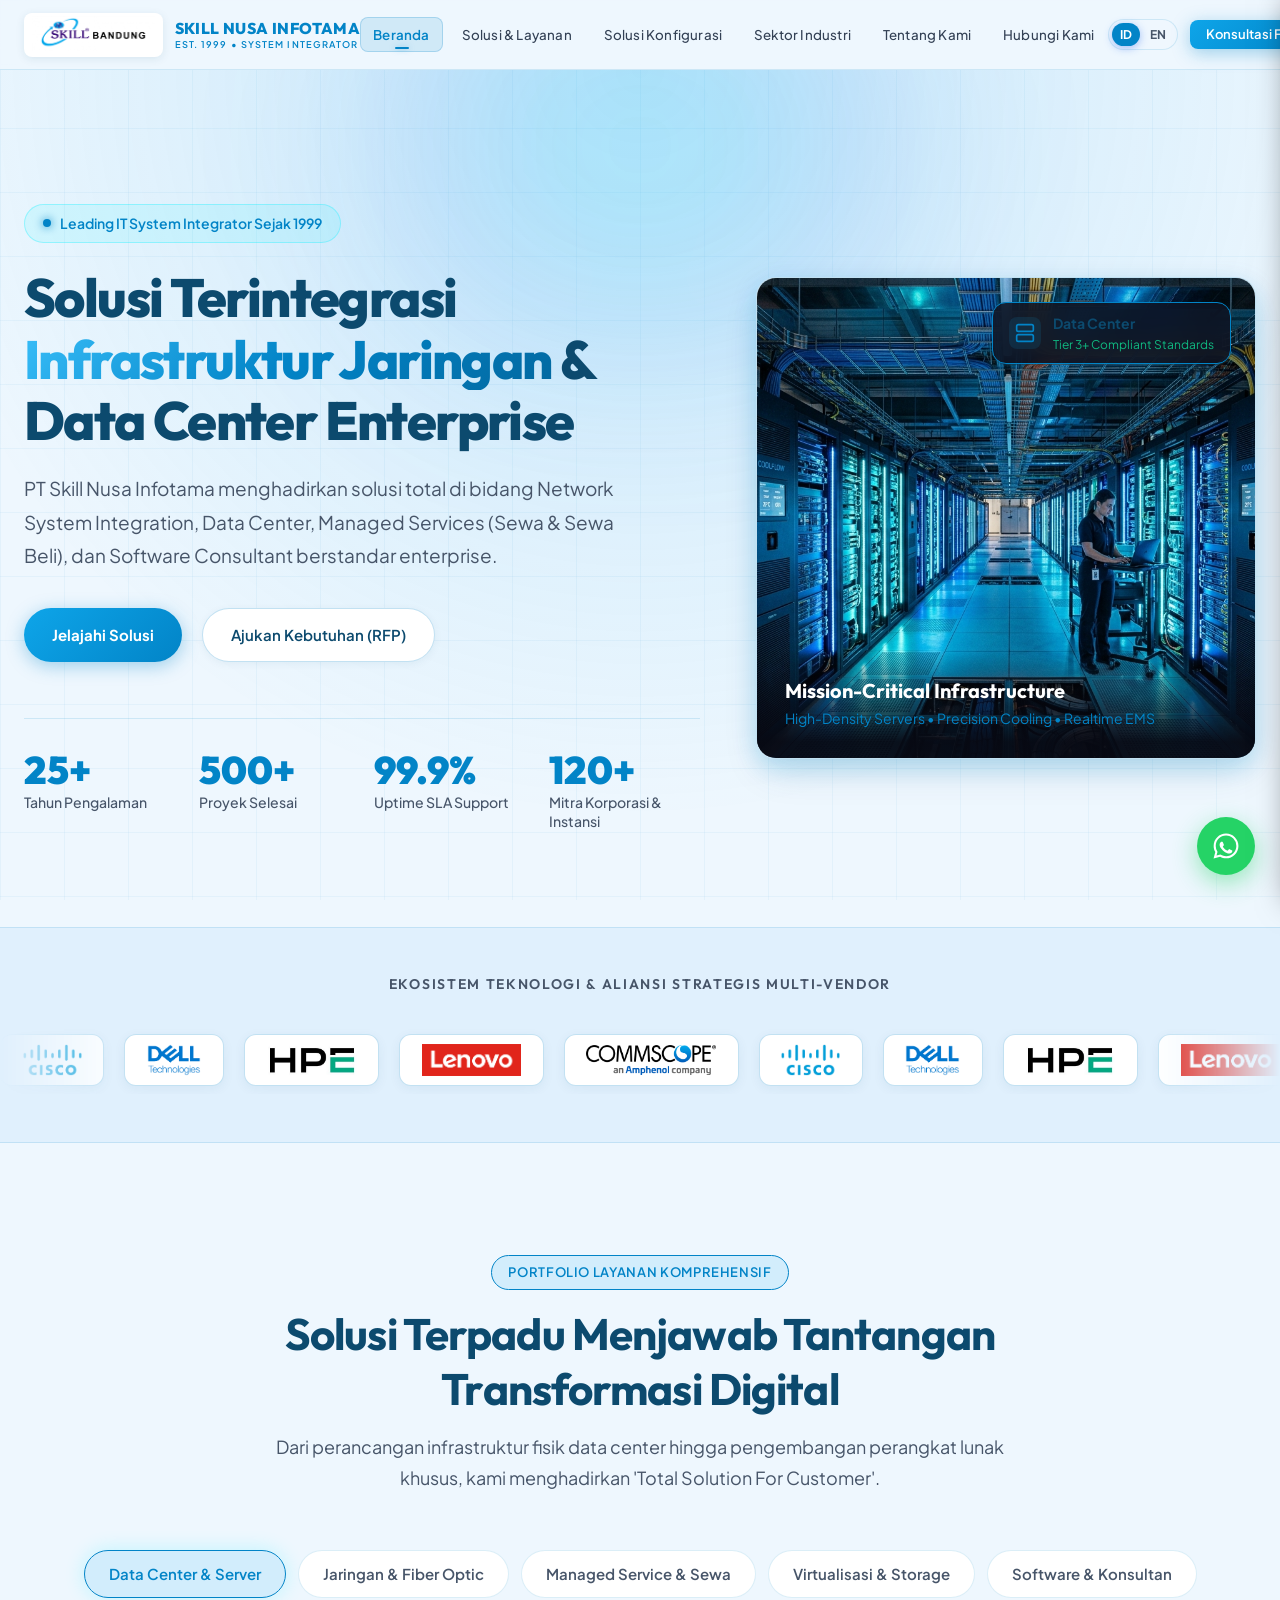
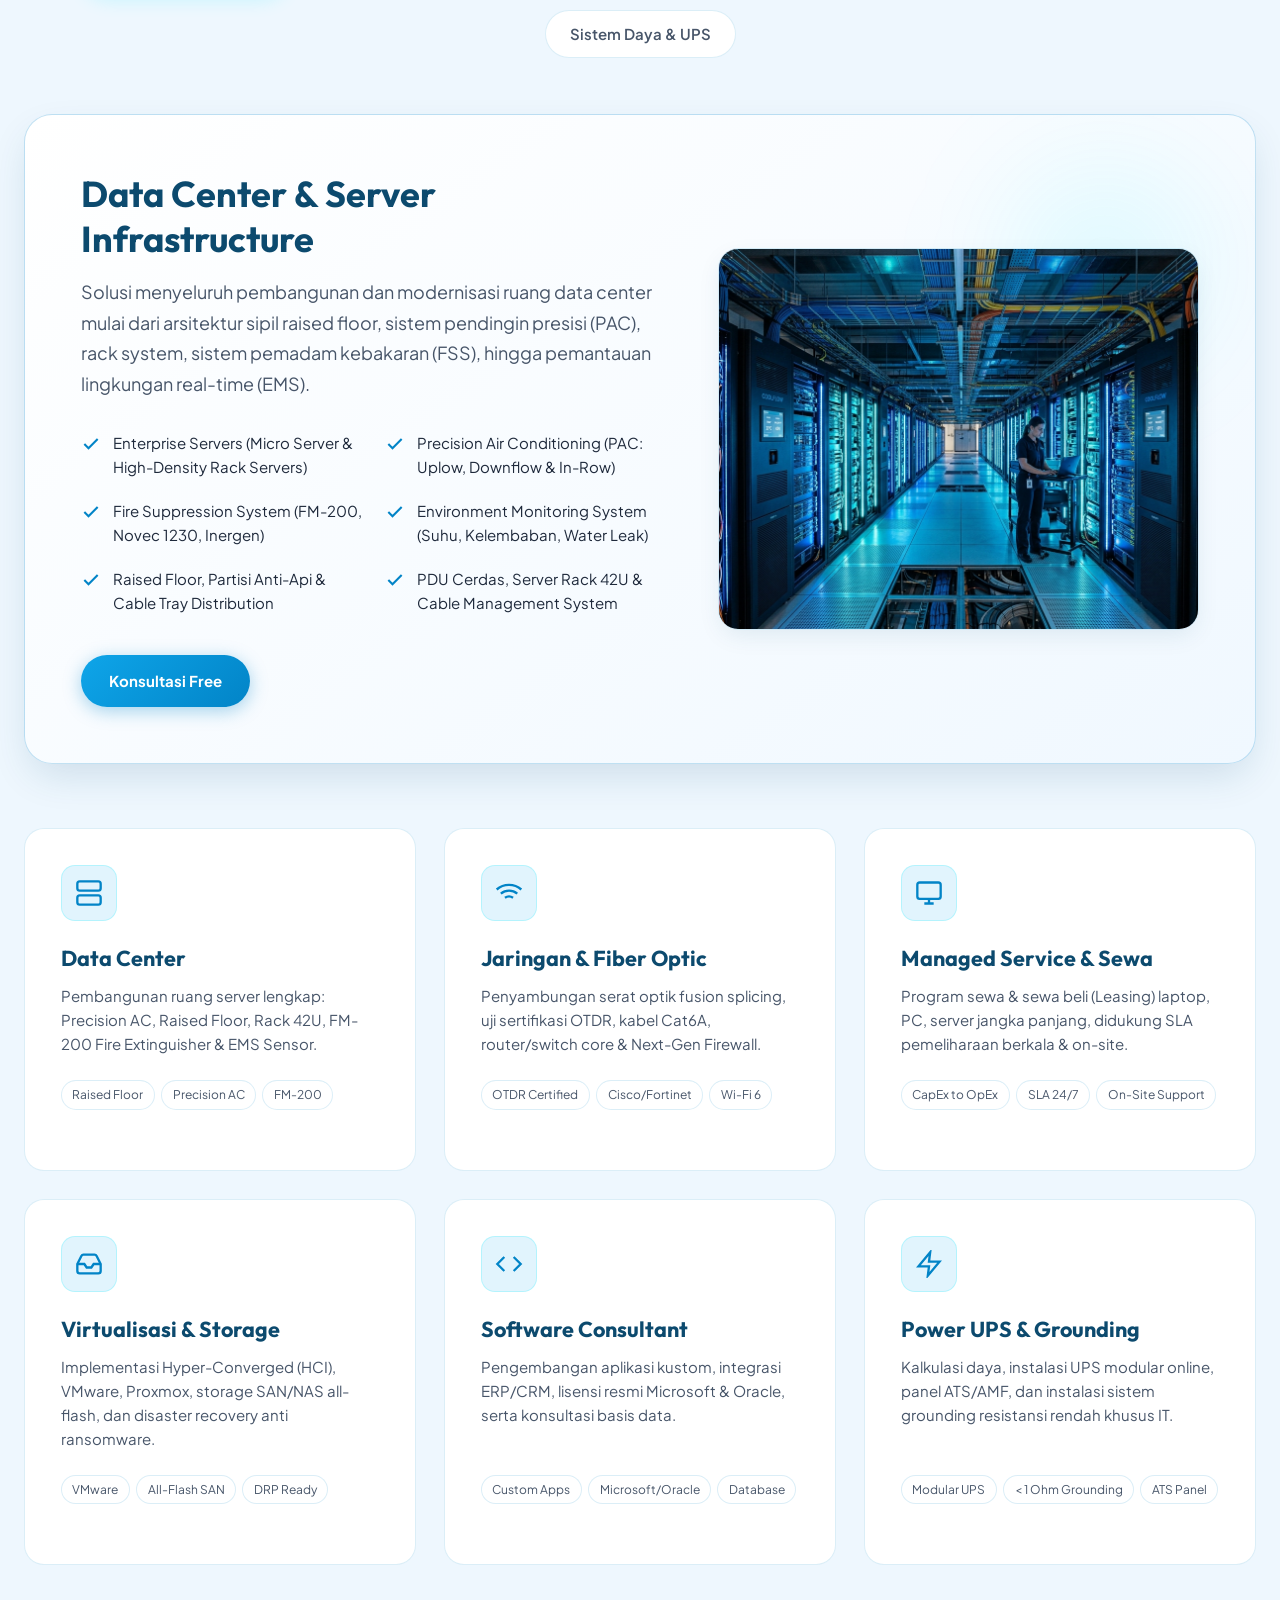
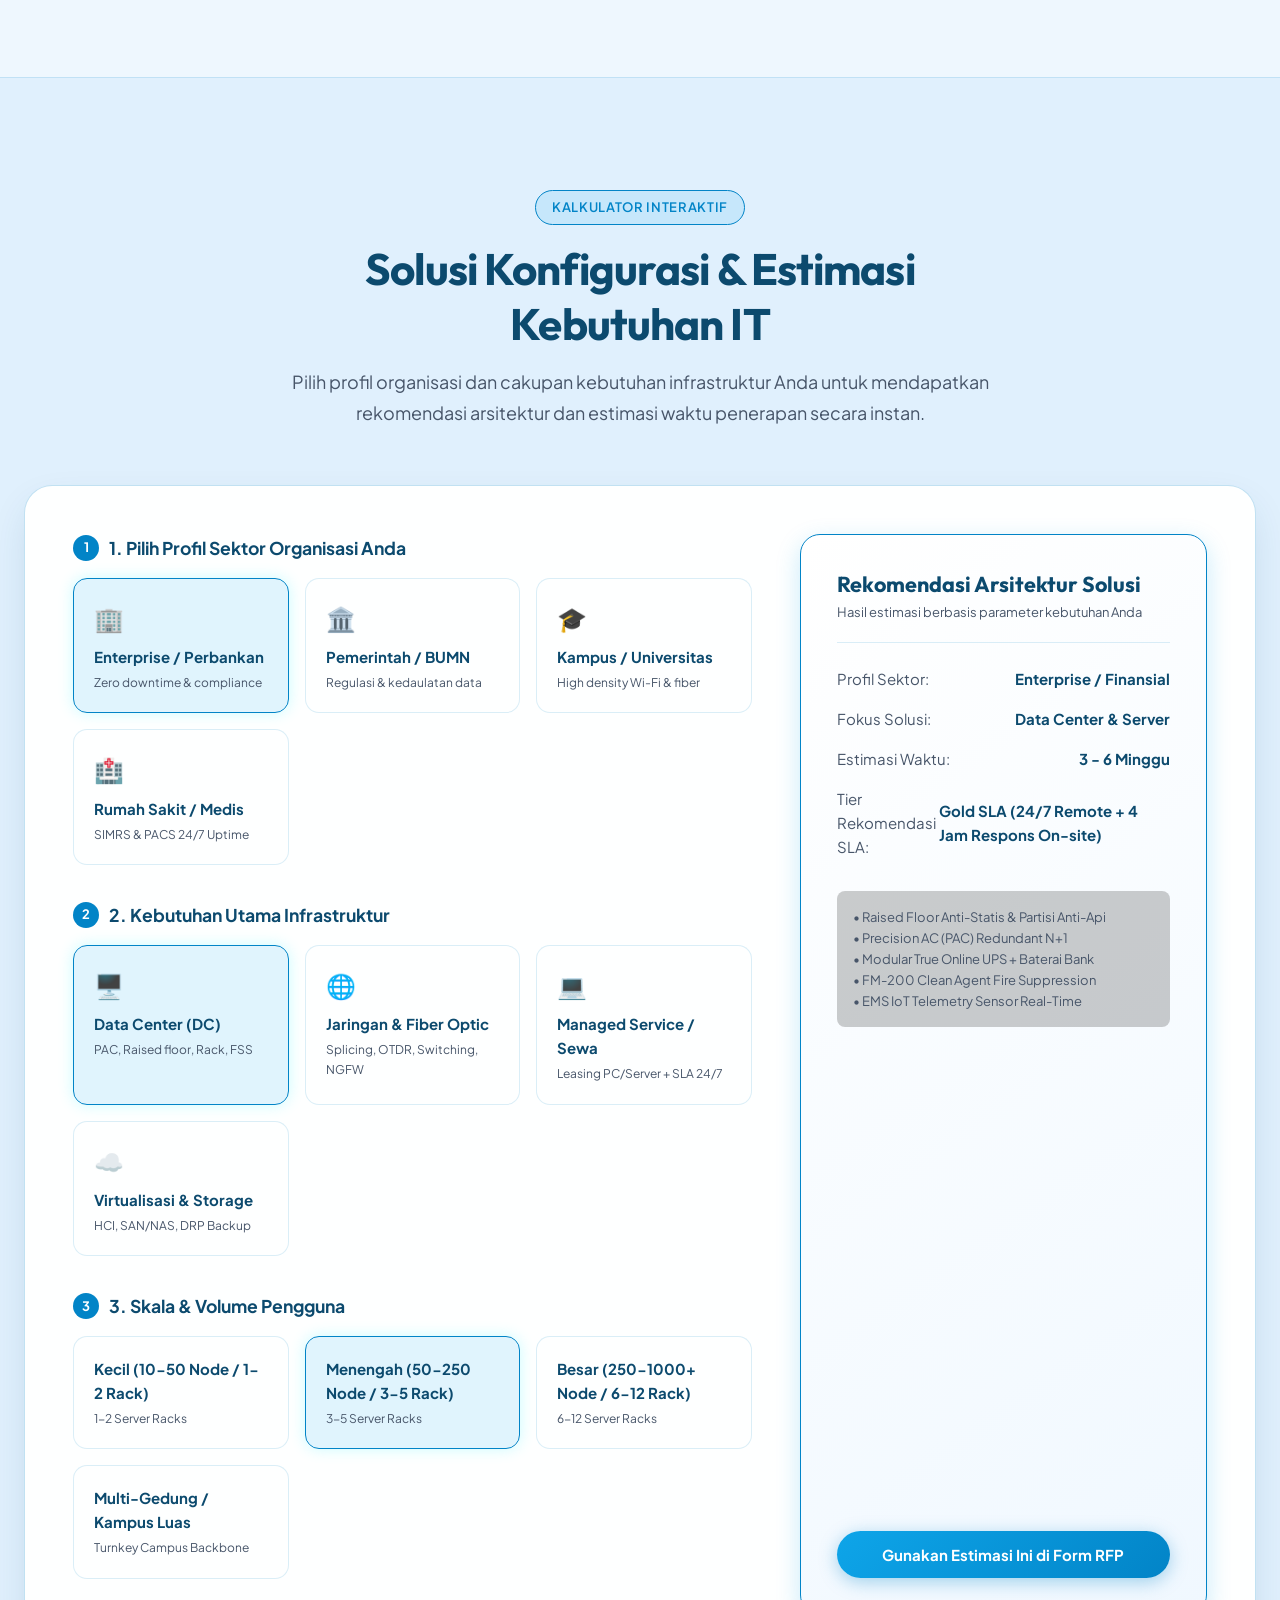
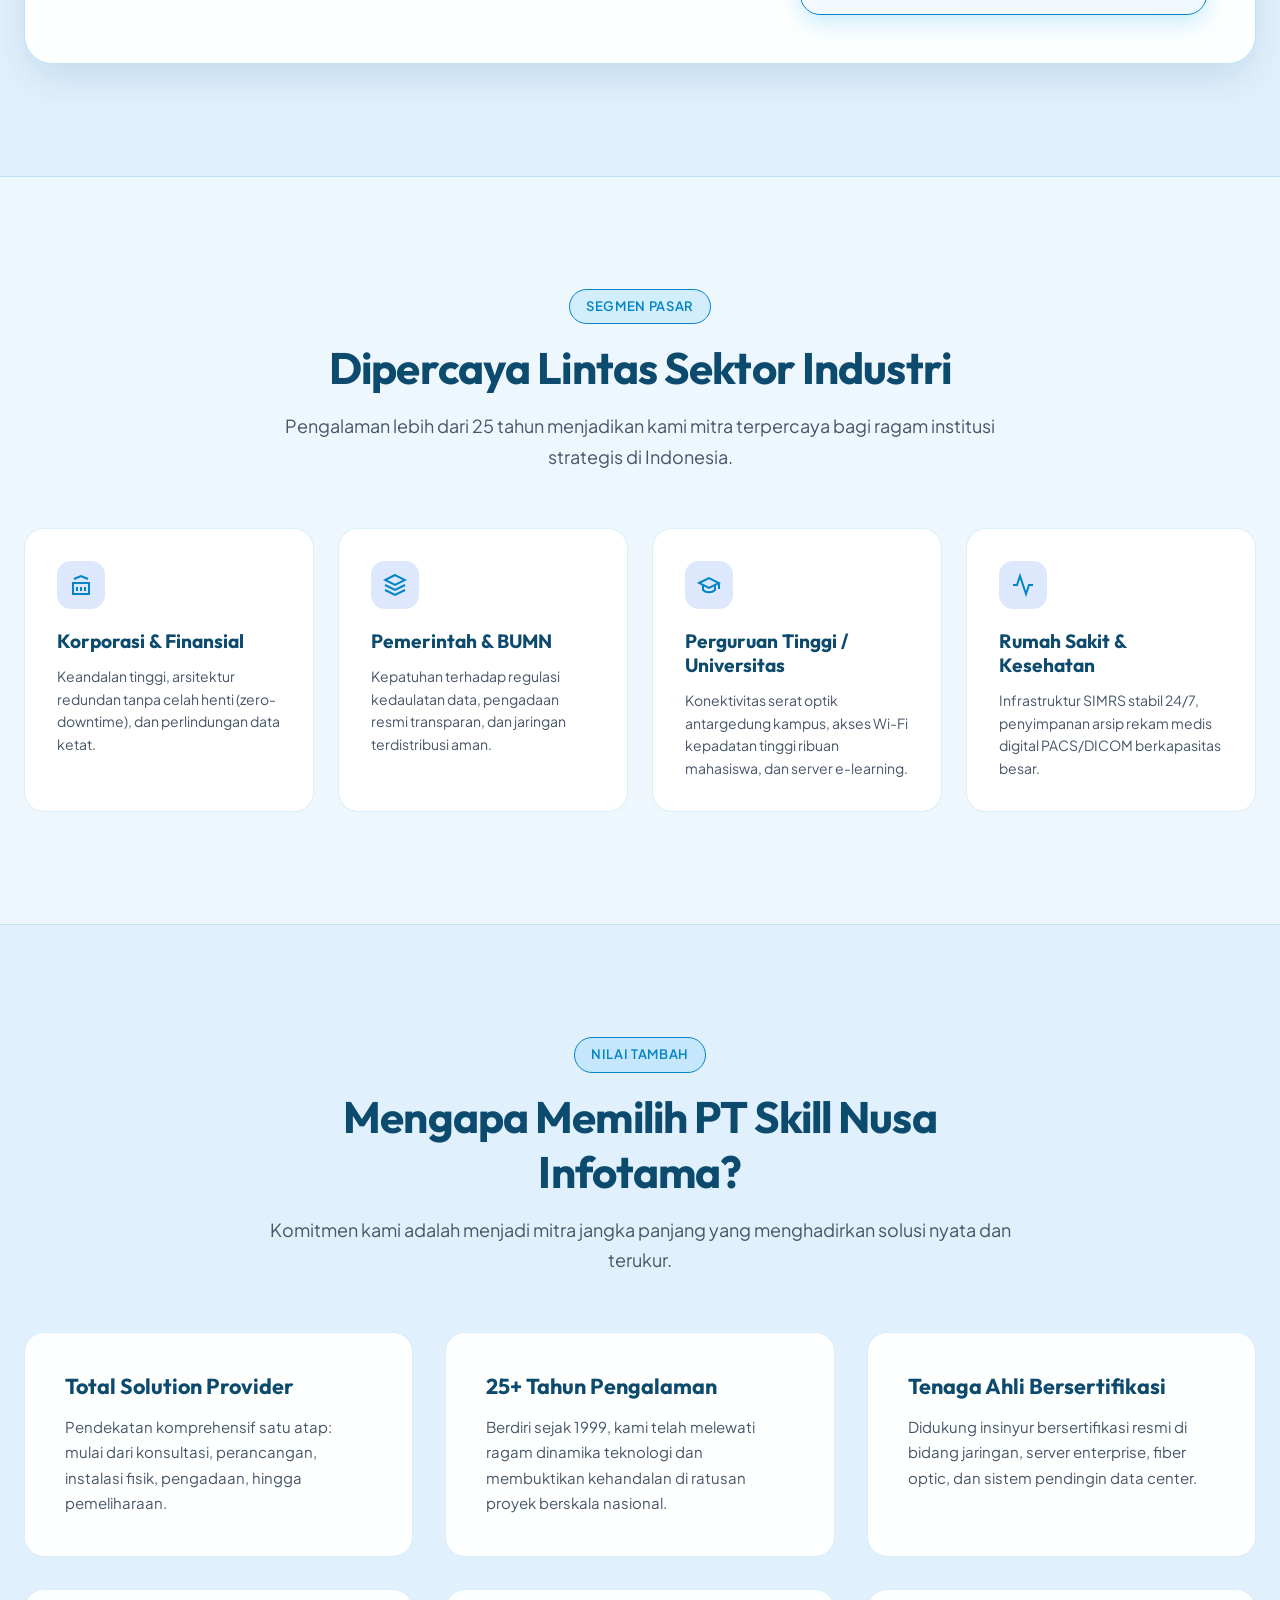
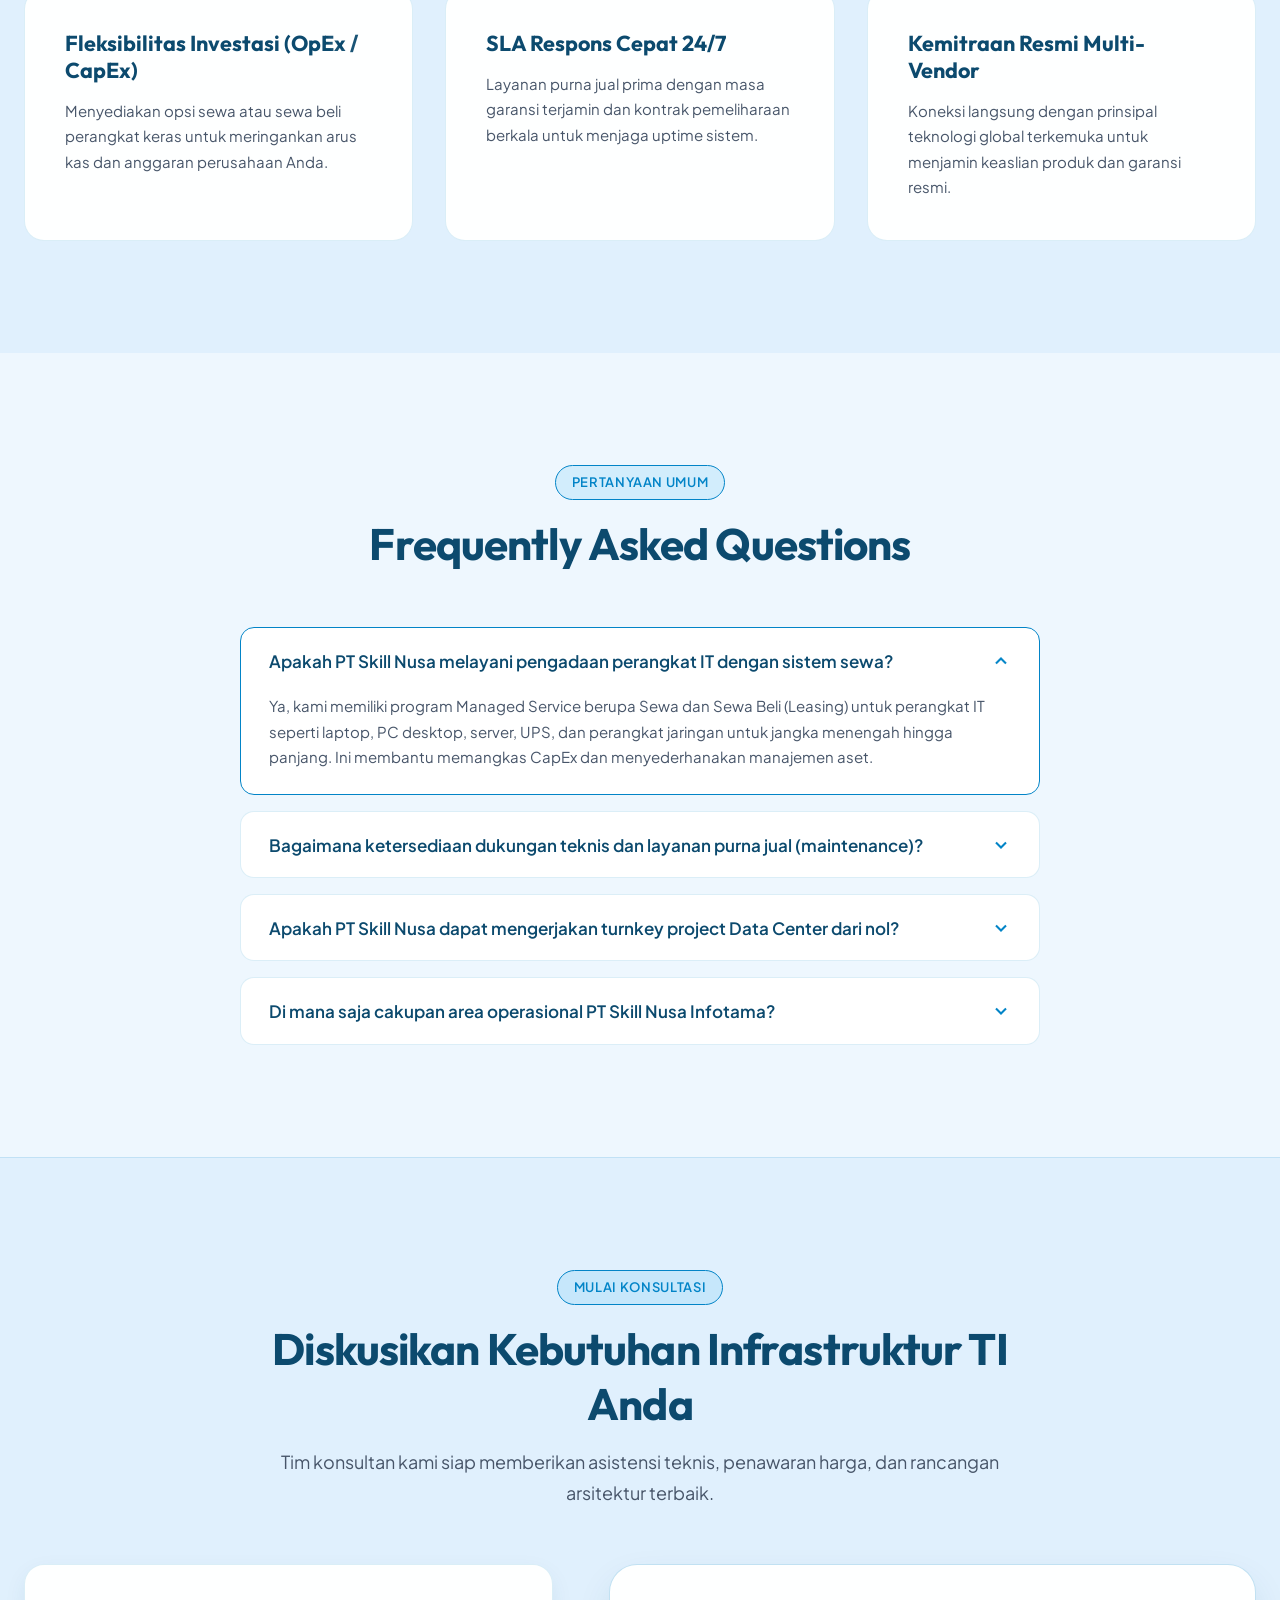
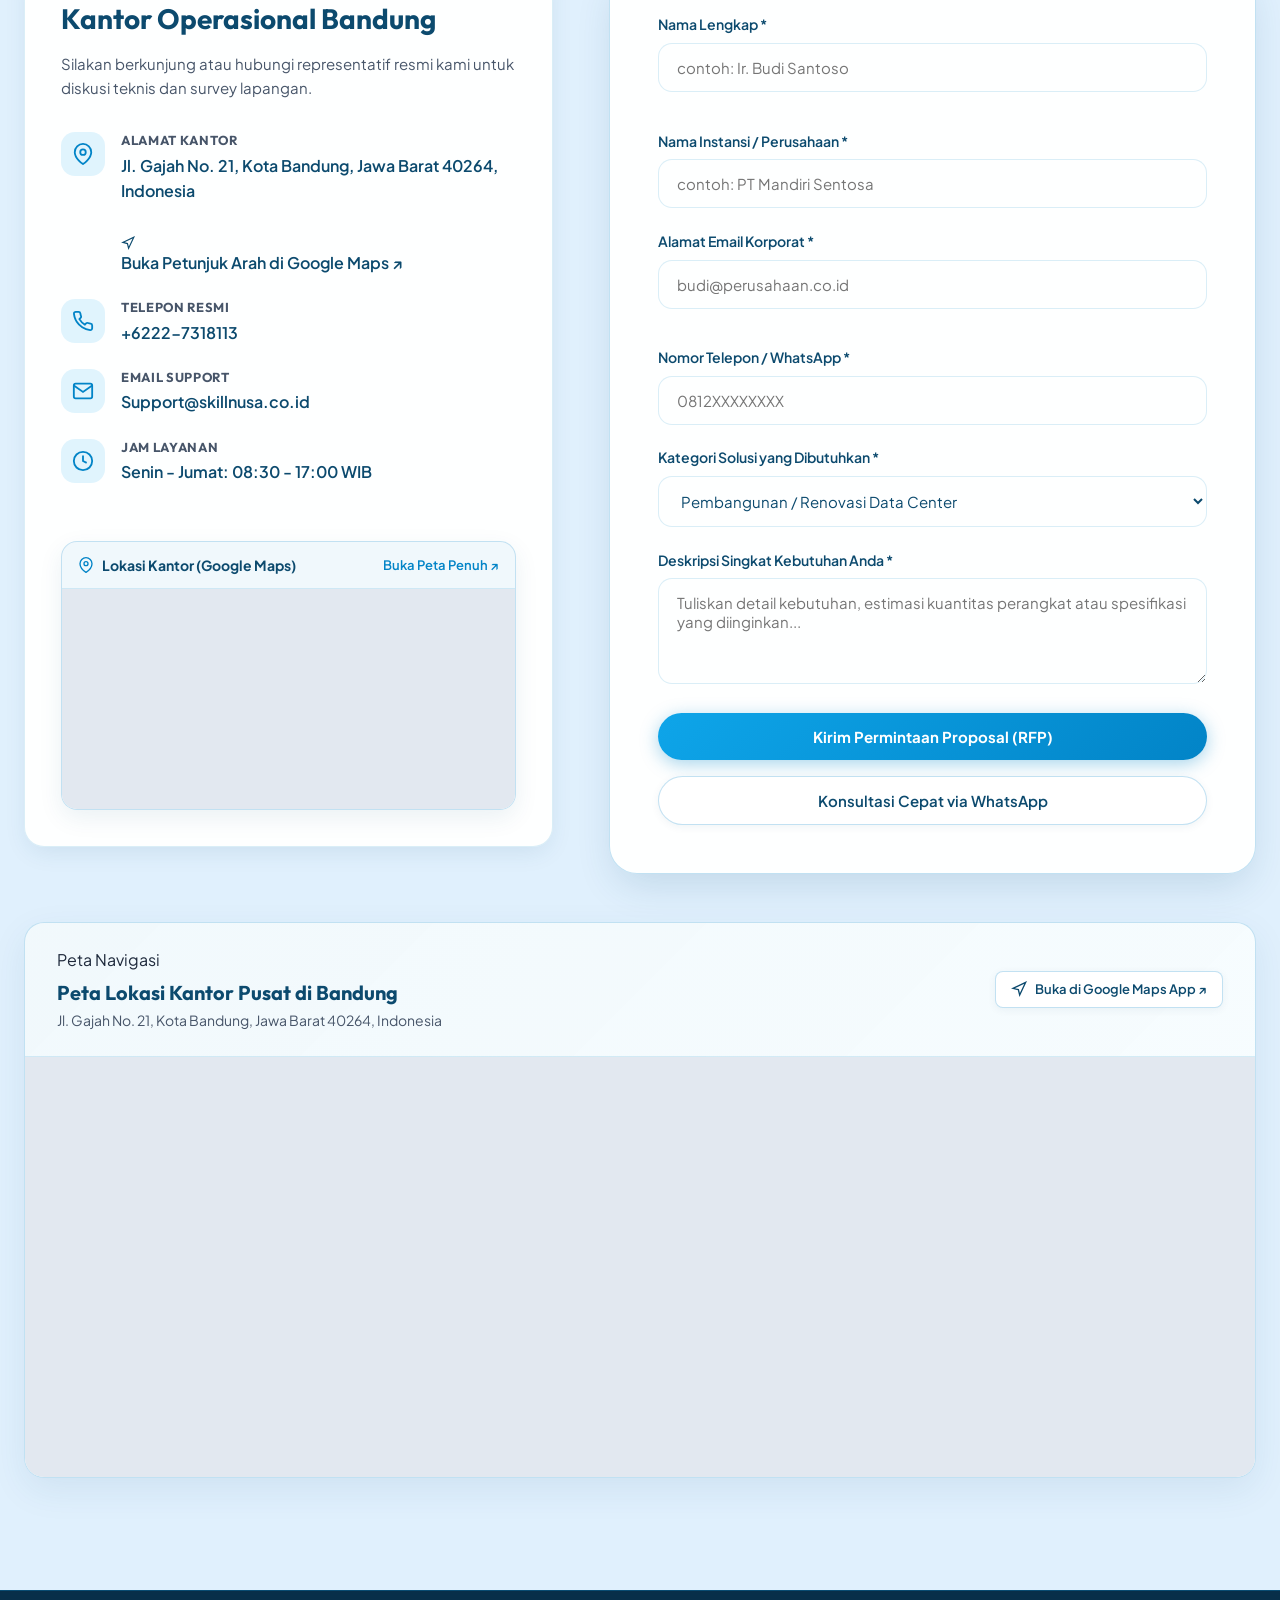
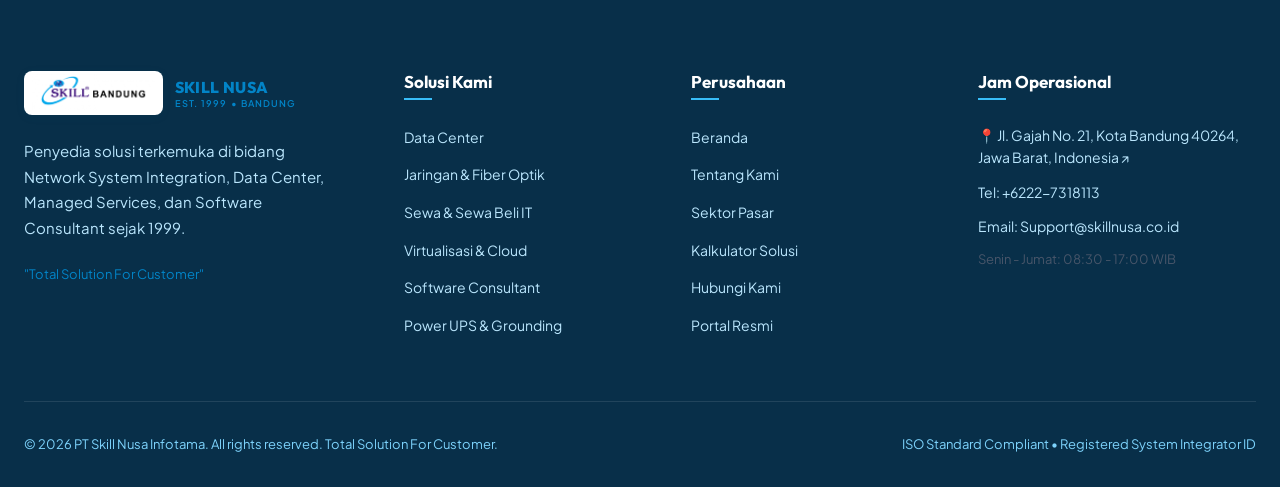
==== commit 1196cd70: "Add files via upload" ====
--- a/index.html
+++ b/index.html
@@ -213,206 +213,70 @@
       </div>
       <div class="marquee-container">
         <div class="marquee-track">
-          <!-- 1. Cisco Systems -->
+          <!-- SET 1 -->
           <div class="partner-logo-card" title="Cisco Systems">
-            <svg width="110" height="30" viewBox="0 0 110 30" fill="none" class="vendor-svg">
-              <g fill="#049fd9">
-                <rect x="2" y="11" width="3" height="8" rx="1.5"/>
-                <rect x="8" y="7" width="3" height="12" rx="1.5"/>
-                <rect x="14" y="3" width="3" height="16" rx="1.5"/>
-                <rect x="20" y="0" width="3" height="19" rx="1.5"/>
-                <rect x="26" y="3" width="3" height="16" rx="1.5"/>
-                <rect x="32" y="7" width="3" height="12" rx="1.5"/>
-                <rect x="38" y="11" width="3" height="8" rx="1.5"/>
-              </g>
-              <text x="46" y="18" font-family="'Outfit', sans-serif" font-weight="800" font-size="14" fill="#049fd9" letter-spacing="1.5">CISCO</text>
-            </svg>
-          </div>
-
-          <!-- 2. Dell Technologies -->
+            <img src="assets/partners/cisco.png" alt="Cisco Systems" class="partner-img" />
+          </div>
           <div class="partner-logo-card" title="Dell Technologies">
-            <svg width="125" height="30" viewBox="0 0 125 30" fill="none" class="vendor-svg">
-              <circle cx="15" cy="15" r="13" stroke="#007db8" stroke-width="2.2" fill="none"/>
-              <text x="15" y="19.5" font-family="'Outfit', sans-serif" font-weight="900" font-size="11" fill="#007db8" text-anchor="middle" letter-spacing="-0.5">DELL</text>
-              <text x="35" y="17" font-family="'Outfit', sans-serif" font-weight="800" font-size="11.5" fill="#007db8" letter-spacing="0.3">Technologies</text>
-            </svg>
-          </div>
-
-          <!-- 3. HPE (Hewlett Packard Enterprise) -->
+            <img src="assets/partners/dell.png" alt="Dell Technologies" class="partner-img" />
+          </div>
           <div class="partner-logo-card" title="Hewlett Packard Enterprise">
-            <svg width="120" height="30" viewBox="0 0 120 30" fill="none" class="vendor-svg">
-              <rect x="2" y="5" width="36" height="20" rx="2" stroke="#01a982" stroke-width="3" fill="none"/>
-              <text x="20" y="19" font-family="'Outfit', sans-serif" font-weight="900" font-size="12" fill="#01a982" text-anchor="middle">hpe</text>
-              <text x="44" y="16" font-family="'Outfit', sans-serif" font-weight="800" font-size="11.5" fill="#1e293b" letter-spacing="0.3">Enterprise</text>
-            </svg>
-          </div>
-
-          <!-- 4. Fortinet -->
-          <div class="partner-logo-card" title="Fortinet Cyber Security">
-            <svg width="118" height="30" viewBox="0 0 118 30" fill="none" class="vendor-svg">
-              <g fill="#ee2737">
-                <rect x="2" y="6" width="7" height="7" rx="1.5"/>
-                <rect x="11" y="6" width="7" height="7" rx="1.5"/>
-                <rect x="2" y="15" width="7" height="7" rx="1.5"/>
-                <rect x="11" y="15" width="7" height="7" rx="1.5"/>
-              </g>
-              <text x="23" y="19" font-family="'Outfit', sans-serif" font-weight="900" font-size="13" fill="#ee2737" letter-spacing="1">FORTINET</text>
-            </svg>
-          </div>
-
-          <!-- 5. Schneider Electric / APC -->
-          <div class="partner-logo-card" title="APC by Schneider Electric">
-            <svg width="130" height="30" viewBox="0 0 130 30" fill="none" class="vendor-svg">
-              <g fill="#3dcd58">
-                <path d="M4 21L13 5L17 11L11 21H4Z" fill="#3dcd58"/>
-                <path d="M15 21L19 15L23 21H15Z" fill="#009639"/>
-              </g>
-              <text x="27" y="14" font-family="'Outfit', sans-serif" font-weight="900" font-size="12" fill="#ed1c24" letter-spacing="1">APC</text>
-              <text x="27" y="23" font-family="'Plus Jakarta Sans', sans-serif" font-weight="600" font-size="7" fill="#475569" letter-spacing="0.2">Schneider Electric</text>
-            </svg>
-          </div>
-
-          <!-- 6. Vertiv -->
-          <div class="partner-logo-card" title="Vertiv Critical Power">
-            <svg width="110" height="30" viewBox="0 0 110 30" fill="none" class="vendor-svg">
-              <polygon points="12,3 20,15 12,27 4,15" fill="#f58220"/>
-              <polygon points="12,8 16,15 12,22 8,15" fill="#ffffff"/>
-              <text x="25" y="19" font-family="'Outfit', sans-serif" font-weight="900" font-size="13.5" fill="#1e293b" letter-spacing="1.2">VERTIV</text>
-            </svg>
-          </div>
-
-          <!-- 7. Lenovo -->
-          <div class="partner-logo-card" title="Lenovo ThinkSystem">
-            <svg width="115" height="30" viewBox="0 0 115 30" fill="none" class="vendor-svg">
-              <rect x="2" y="5" width="66" height="20" rx="3" fill="#e2231a"/>
-              <text x="35" y="19" font-family="'Outfit', sans-serif" font-weight="800" font-size="12" fill="#ffffff" text-anchor="middle" letter-spacing="0.3">Lenovo</text>
-              <text x="74" y="19" font-family="'Outfit', sans-serif" font-weight="600" font-size="8.5" fill="#64748b" letter-spacing="0.5">ISG</text>
-            </svg>
-          </div>
-
-          <!-- 8. VMware -->
-          <div class="partner-logo-card" title="VMware by Broadcom">
-            <svg width="115" height="30" viewBox="0 0 115 30" fill="none" class="vendor-svg">
-              <text x="2" y="20" font-family="'Outfit', sans-serif" font-weight="800" font-size="14" fill="#0095d3" letter-spacing="-0.5">vm</text>
-              <text x="25" y="20" font-family="'Outfit', sans-serif" font-weight="700" font-size="14" fill="#475569" letter-spacing="-0.5">ware</text>
-              <text x="66" y="20" font-family="'Plus Jakarta Sans', sans-serif" font-weight="600" font-size="7.5" fill="#94a3b8">Cloud</text>
-            </svg>
-          </div>
-
-          <!-- 9. Microsoft -->
-          <div class="partner-logo-card" title="Microsoft Enterprise">
-            <svg width="120" height="30" viewBox="0 0 120 30" fill="none" class="vendor-svg">
-              <rect x="2" y="7" width="7" height="7" fill="#f25022"/>
-              <rect x="11" y="7" width="7" height="7" fill="#7fba00"/>
-              <rect x="2" y="16" width="7" height="7" fill="#00a4ef"/>
-              <rect x="11" y="16" width="7" height="7" fill="#ffb900"/>
-              <text x="23" y="19" font-family="'Segoe UI', 'Outfit', sans-serif" font-weight="700" font-size="12.5" fill="#334155" letter-spacing="0.2">Microsoft</text>
-            </svg>
-          </div>
-
-          <!-- 10. MikroTik -->
-          <div class="partner-logo-card" title="MikroTik RouterOS">
-            <svg width="115" height="30" viewBox="0 0 115 30" fill="none" class="vendor-svg">
-              <rect x="2" y="6" width="18" height="18" rx="3.5" fill="#002b49"/>
-              <path d="M6 18V11L11 15.5L16 11V18" stroke="#ffffff" stroke-width="1.8" stroke-linecap="round" stroke-linejoin="round" fill="none"/>
-              <text x="25" y="19" font-family="'Outfit', sans-serif" font-weight="800" font-size="12.5" fill="#002b49" letter-spacing="0.3">MikroTik</text>
-            </svg>
-          </div>
-
-          <!-- 11. CommScope -->
-          <div class="partner-logo-card" title="CommScope Systimax">
-            <svg width="130" height="30" viewBox="0 0 130 30" fill="none" class="vendor-svg">
-              <path d="M4 15C4 9.5 8.5 6 14 6C16.8 6 19.5 7.2 21.2 9.5L17.8 12.2C16.8 10.8 15.5 10 14 10C10.8 10 8.2 12.2 8.2 15C8.2 17.8 10.8 20 14 20C15.5 20 16.8 19.2 17.8 17.8L21.2 20.5C19.5 22.8 16.8 24 14 24C8.5 24 4 20.5 4 15Z" fill="#005596"/>
-              <text x="26" y="19" font-family="'Outfit', sans-serif" font-weight="800" font-size="11" fill="#005596" letter-spacing="0.8">COMMSCOPE</text>
-            </svg>
-          </div>
-
-          <!-- 12. Hikvision -->
-          <div class="partner-logo-card" title="Hikvision Surveillance">
-            <svg width="120" height="30" viewBox="0 0 120 30" fill="none" class="vendor-svg">
-              <rect x="2" y="7" width="15" height="15" rx="2.5" fill="#e60012"/>
-              <circle cx="9.5" cy="14.5" r="3" fill="#ffffff"/>
-              <text x="22" y="19" font-family="'Outfit', sans-serif" font-weight="900" font-size="11.5" fill="#e60012" letter-spacing="1">HIKVISION</text>
-            </svg>
-          </div>
-
-          <!-- REPEAT FOR SEAMLESS INFINITE LOOP -->
+            <img src="assets/partners/hpe.png" alt="Hewlett Packard Enterprise" class="partner-img" />
+          </div>
+          <div class="partner-logo-card" title="Lenovo">
+            <img src="assets/partners/lenovo.png" alt="Lenovo" class="partner-img" />
+          </div>
+          <div class="partner-logo-card" title="CommScope">
+            <img src="assets/partners/commscope.png" alt="CommScope" class="partner-img" />
+          </div>
+
           <div class="partner-logo-card" title="Cisco Systems">
-            <svg width="110" height="30" viewBox="0 0 110 30" fill="none" class="vendor-svg">
-              <g fill="#049fd9">
-                <rect x="2" y="11" width="3" height="8" rx="1.5"/>
-                <rect x="8" y="7" width="3" height="12" rx="1.5"/>
-                <rect x="14" y="3" width="3" height="16" rx="1.5"/>
-                <rect x="20" y="0" width="3" height="19" rx="1.5"/>
-                <rect x="26" y="3" width="3" height="16" rx="1.5"/>
-                <rect x="32" y="7" width="3" height="12" rx="1.5"/>
-                <rect x="38" y="11" width="3" height="8" rx="1.5"/>
-              </g>
-              <text x="46" y="18" font-family="'Outfit', sans-serif" font-weight="800" font-size="14" fill="#049fd9" letter-spacing="1.5">CISCO</text>
-            </svg>
-          </div>
-
+            <img src="assets/partners/cisco.png" alt="Cisco Systems" class="partner-img" />
+          </div>
           <div class="partner-logo-card" title="Dell Technologies">
-            <svg width="125" height="30" viewBox="0 0 125 30" fill="none" class="vendor-svg">
-              <circle cx="15" cy="15" r="13" stroke="#007db8" stroke-width="2.2" fill="none"/>
-              <text x="15" y="19.5" font-family="'Outfit', sans-serif" font-weight="900" font-size="11" fill="#007db8" text-anchor="middle" letter-spacing="-0.5">DELL</text>
-              <text x="35" y="17" font-family="'Outfit', sans-serif" font-weight="800" font-size="11.5" fill="#007db8" letter-spacing="0.3">Technologies</text>
-            </svg>
-          </div>
-
+            <img src="assets/partners/dell.png" alt="Dell Technologies" class="partner-img" />
+          </div>
           <div class="partner-logo-card" title="Hewlett Packard Enterprise">
-            <svg width="120" height="30" viewBox="0 0 120 30" fill="none" class="vendor-svg">
-              <rect x="2" y="5" width="36" height="20" rx="2" stroke="#01a982" stroke-width="3" fill="none"/>
-              <text x="20" y="19" font-family="'Outfit', sans-serif" font-weight="900" font-size="12" fill="#01a982" text-anchor="middle">hpe</text>
-              <text x="44" y="16" font-family="'Outfit', sans-serif" font-weight="800" font-size="11.5" fill="#1e293b" letter-spacing="0.3">Enterprise</text>
-            </svg>
-          </div>
-
-          <div class="partner-logo-card" title="Fortinet Cyber Security">
-            <svg width="118" height="30" viewBox="0 0 118 30" fill="none" class="vendor-svg">
-              <g fill="#ee2737">
-                <rect x="2" y="6" width="7" height="7" rx="1.5"/>
-                <rect x="11" y="6" width="7" height="7" rx="1.5"/>
-                <rect x="2" y="15" width="7" height="7" rx="1.5"/>
-                <rect x="11" y="15" width="7" height="7" rx="1.5"/>
-              </g>
-              <text x="23" y="19" font-family="'Outfit', sans-serif" font-weight="900" font-size="13" fill="#ee2737" letter-spacing="1">FORTINET</text>
-            </svg>
-          </div>
-
-          <div class="partner-logo-card" title="APC by Schneider Electric">
-            <svg width="130" height="30" viewBox="0 0 130 30" fill="none" class="vendor-svg">
-              <g fill="#3dcd58">
-                <path d="M4 21L13 5L17 11L11 21H4Z" fill="#3dcd58"/>
-                <path d="M15 21L19 15L23 21H15Z" fill="#009639"/>
-              </g>
-              <text x="27" y="14" font-family="'Outfit', sans-serif" font-weight="900" font-size="12" fill="#ed1c24" letter-spacing="1">APC</text>
-              <text x="27" y="23" font-family="'Plus Jakarta Sans', sans-serif" font-weight="600" font-size="7" fill="#475569" letter-spacing="0.2">Schneider Electric</text>
-            </svg>
-          </div>
-
-          <div class="partner-logo-card" title="Vertiv Critical Power">
-            <svg width="110" height="30" viewBox="0 0 110 30" fill="none" class="vendor-svg">
-              <polygon points="12,3 20,15 12,27 4,15" fill="#f58220"/>
-              <polygon points="12,8 16,15 12,22 8,15" fill="#ffffff"/>
-              <text x="25" y="19" font-family="'Outfit', sans-serif" font-weight="900" font-size="13.5" fill="#1e293b" letter-spacing="1.2">VERTIV</text>
-            </svg>
-          </div>
-
-          <div class="partner-logo-card" title="Lenovo ThinkSystem">
-            <svg width="115" height="30" viewBox="0 0 115 30" fill="none" class="vendor-svg">
-              <rect x="2" y="5" width="66" height="20" rx="3" fill="#e2231a"/>
-              <text x="35" y="19" font-family="'Outfit', sans-serif" font-weight="800" font-size="12" fill="#ffffff" text-anchor="middle" letter-spacing="0.3">Lenovo</text>
-              <text x="74" y="19" font-family="'Outfit', sans-serif" font-weight="600" font-size="8.5" fill="#64748b" letter-spacing="0.5">ISG</text>
-            </svg>
-          </div>
-
-          <div class="partner-logo-card" title="VMware by Broadcom">
-            <svg width="115" height="30" viewBox="0 0 115 30" fill="none" class="vendor-svg">
-              <text x="2" y="20" font-family="'Outfit', sans-serif" font-weight="800" font-size="14" fill="#0095d3" letter-spacing="-0.5">vm</text>
-              <text x="25" y="20" font-family="'Outfit', sans-serif" font-weight="700" font-size="14" fill="#475569" letter-spacing="-0.5">ware</text>
-              <text x="66" y="20" font-family="'Plus Jakarta Sans', sans-serif" font-weight="600" font-size="7.5" fill="#94a3b8">Cloud</text>
-            </svg>
+            <img src="assets/partners/hpe.png" alt="Hewlett Packard Enterprise" class="partner-img" />
+          </div>
+          <div class="partner-logo-card" title="Lenovo">
+            <img src="assets/partners/lenovo.png" alt="Lenovo" class="partner-img" />
+          </div>
+          <div class="partner-logo-card" title="CommScope">
+            <img src="assets/partners/commscope.png" alt="CommScope" class="partner-img" />
+          </div>
+
+          <!-- SET 2 (REPEAT FOR SEAMLESS INFINITE LOOP) -->
+          <div class="partner-logo-card" title="Cisco Systems">
+            <img src="assets/partners/cisco.png" alt="Cisco Systems" class="partner-img" />
+          </div>
+          <div class="partner-logo-card" title="Dell Technologies">
+            <img src="assets/partners/dell.png" alt="Dell Technologies" class="partner-img" />
+          </div>
+          <div class="partner-logo-card" title="Hewlett Packard Enterprise">
+            <img src="assets/partners/hpe.png" alt="Hewlett Packard Enterprise" class="partner-img" />
+          </div>
+          <div class="partner-logo-card" title="Lenovo">
+            <img src="assets/partners/lenovo.png" alt="Lenovo" class="partner-img" />
+          </div>
+          <div class="partner-logo-card" title="CommScope">
+            <img src="assets/partners/commscope.png" alt="CommScope" class="partner-img" />
+          </div>
+
+          <div class="partner-logo-card" title="Cisco Systems">
+            <img src="assets/partners/cisco.png" alt="Cisco Systems" class="partner-img" />
+          </div>
+          <div class="partner-logo-card" title="Dell Technologies">
+            <img src="assets/partners/dell.png" alt="Dell Technologies" class="partner-img" />
+          </div>
+          <div class="partner-logo-card" title="Hewlett Packard Enterprise">
+            <img src="assets/partners/hpe.png" alt="Hewlett Packard Enterprise" class="partner-img" />
+          </div>
+          <div class="partner-logo-card" title="Lenovo">
+            <img src="assets/partners/lenovo.png" alt="Lenovo" class="partner-img" />
+          </div>
+          <div class="partner-logo-card" title="CommScope">
+            <img src="assets/partners/commscope.png" alt="CommScope" class="partner-img" />
           </div>
         </div>
       </div>
--- a/css/styles.css
+++ b/css/styles.css
@@ -804,6 +804,20 @@
   max-width: 140px;
 }
 
+.partner-img {
+  display: block;
+  max-height: 32px;
+  max-width: 130px;
+  width: auto;
+  height: auto;
+  object-fit: contain;
+  transition: transform 0.25s cubic-bezier(0.16, 1, 0.3, 1);
+}
+
+.partner-logo-card:hover .partner-img {
+  transform: scale(1.06);
+}
+
 /* --- Interactive Solutions Section (Tabs & Grid) --- */
 .solutions {
   padding: 7rem 0;
@@ -2505,15 +2519,18 @@
   font-weight: 800;
 }
 .partners-logos-grid {
-  display: grid;
-  grid-template-columns: repeat(auto-fit, minmax(170px, 1fr));
-  gap: 1.25rem;
+  display: flex;
+  justify-content: center;
+  align-items: center;
+  flex-wrap: wrap;
+  gap: 1.5rem;
   max-width: 1120px;
   margin: 0 auto;
 }
 .partners-logos-grid .partner-logo-card {
-  height: 60px;
-  padding: 0.85rem 1.25rem;
+  height: 64px;
+  min-width: 180px;
+  padding: 0.85rem 1.5rem;
 }
 
 /* Testimonials Grid */
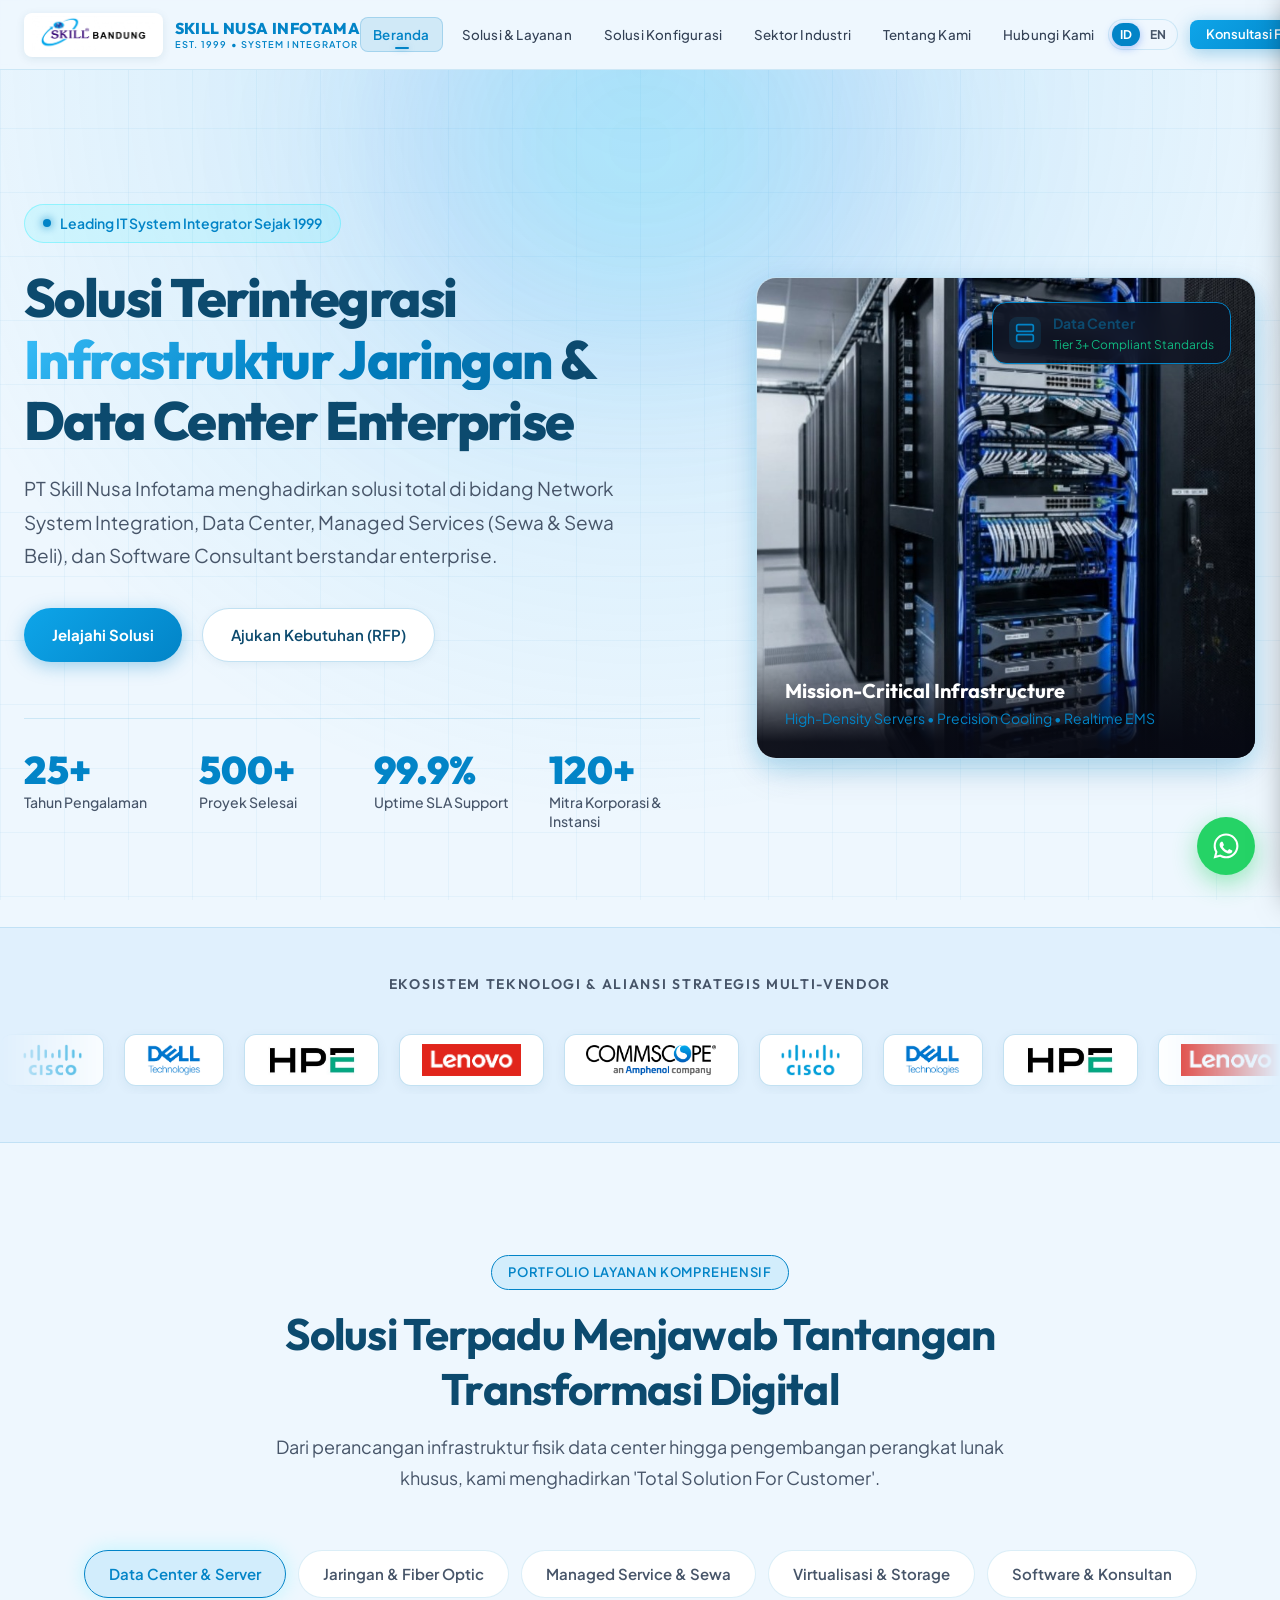
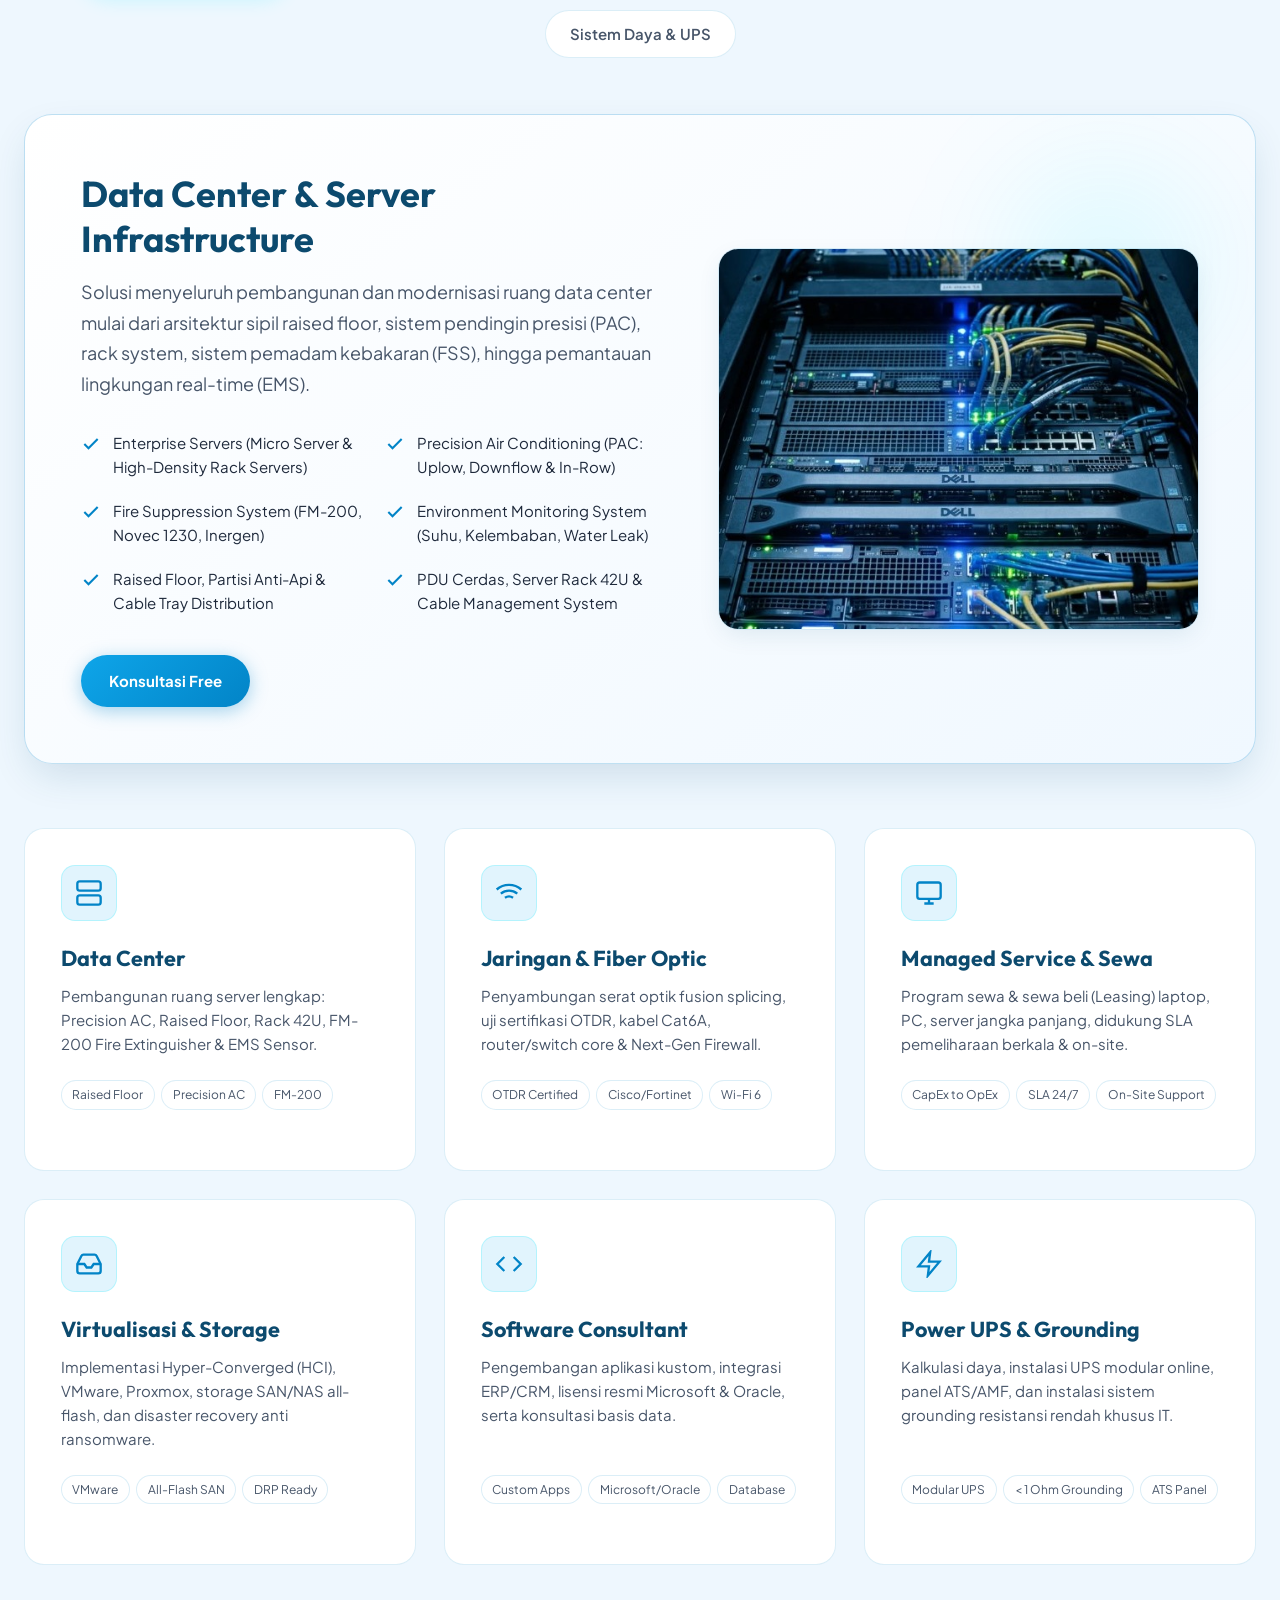
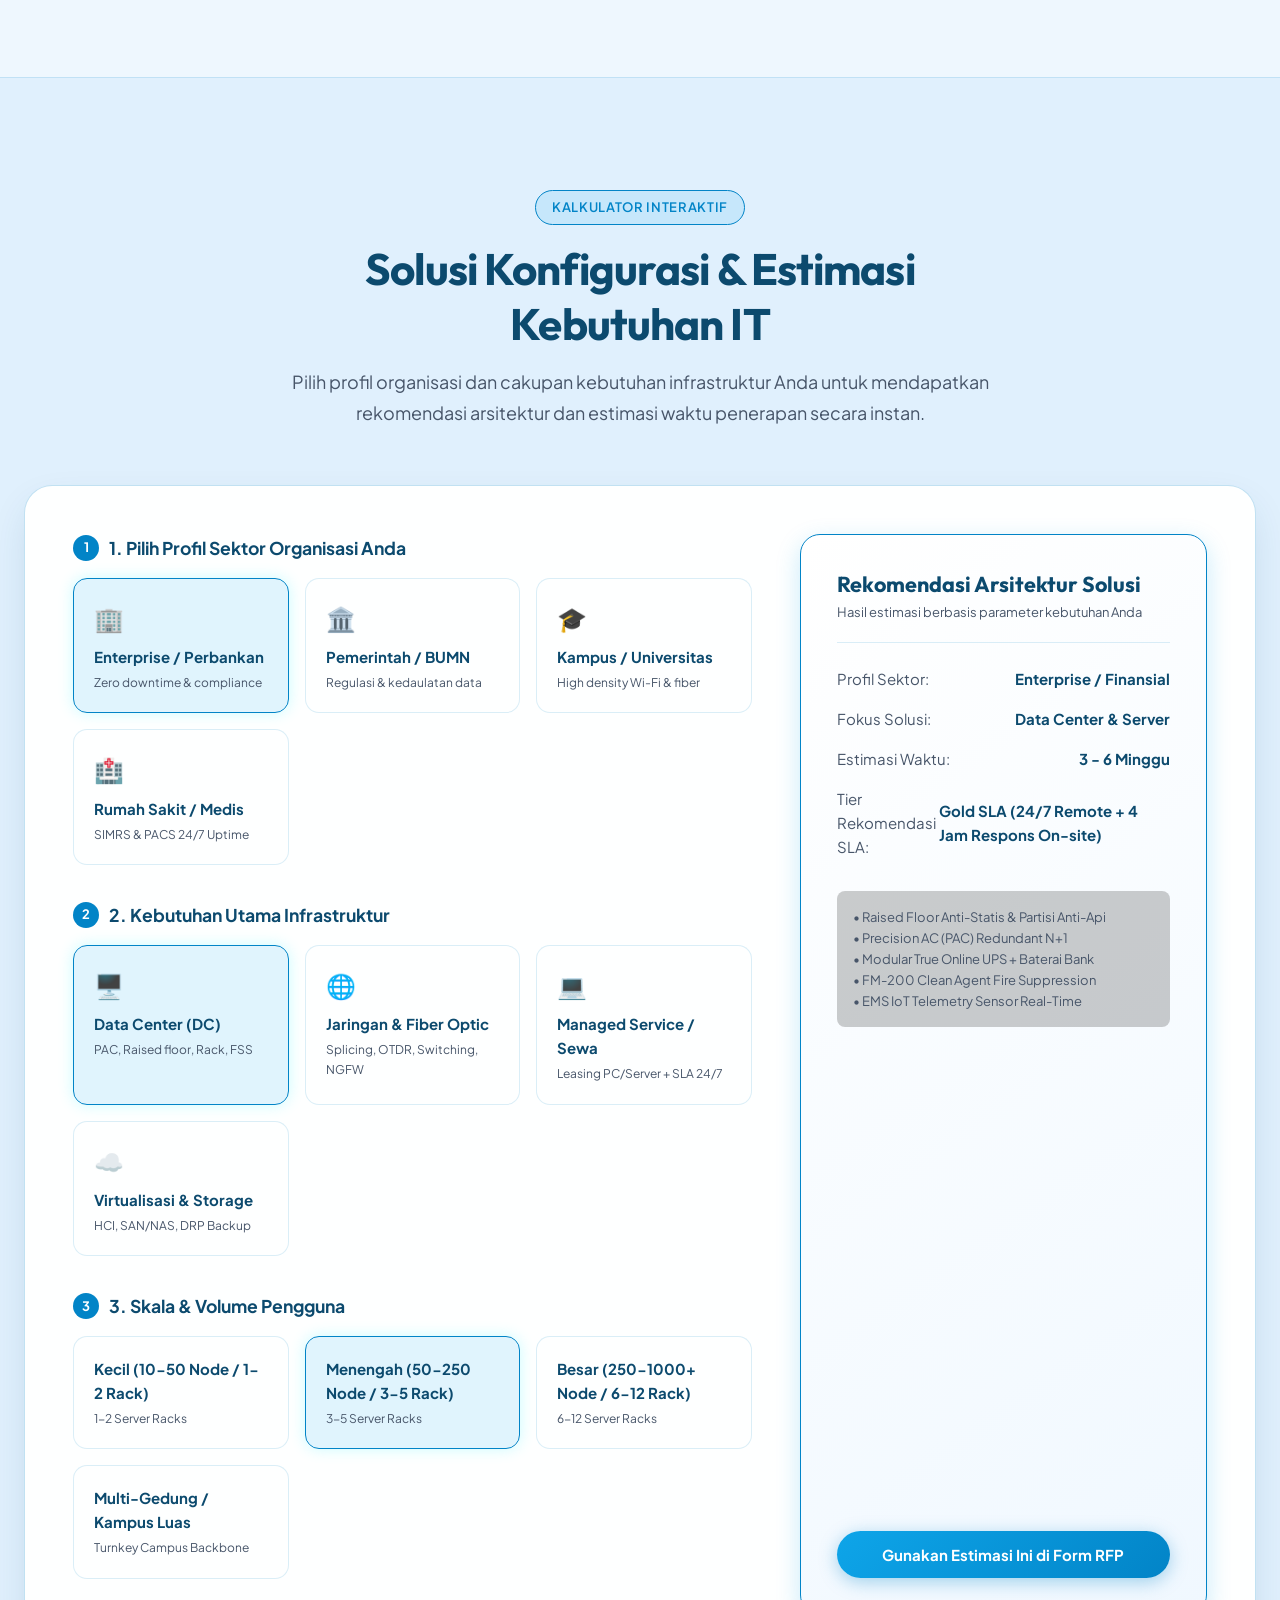
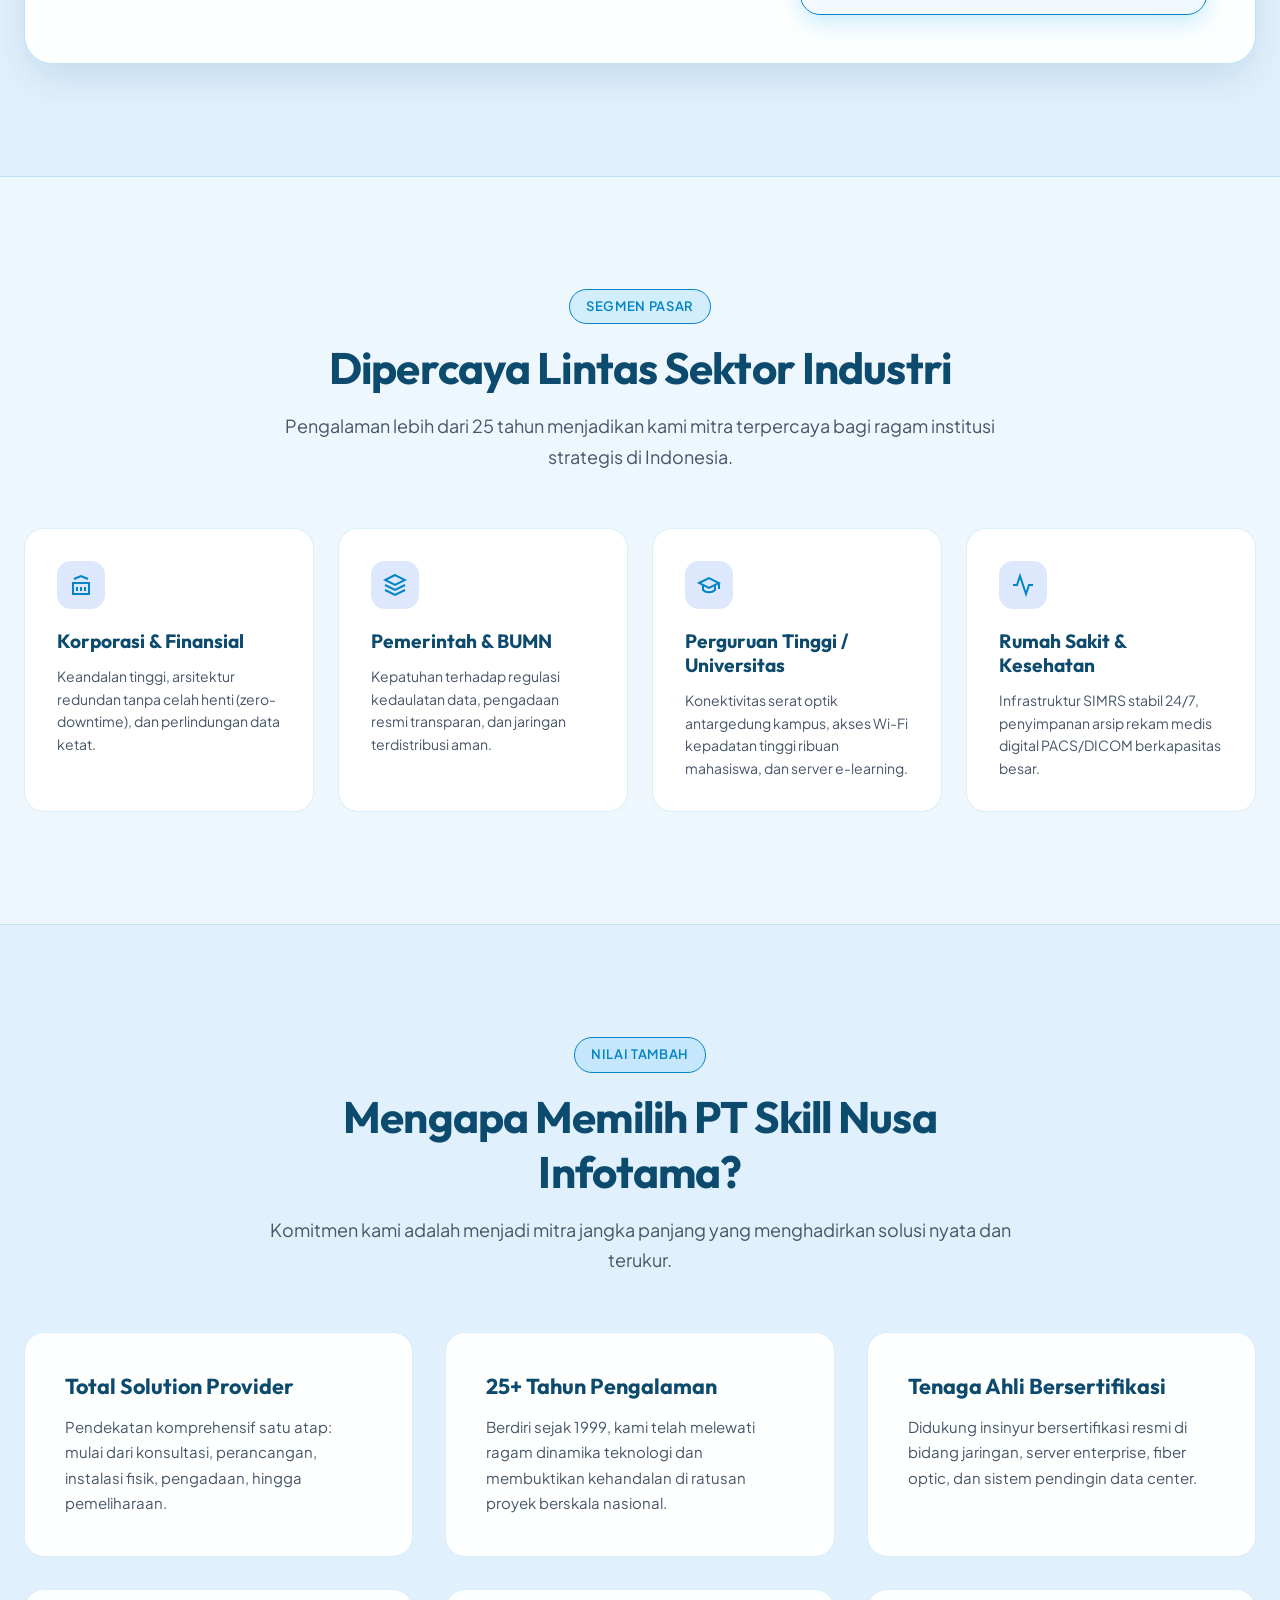
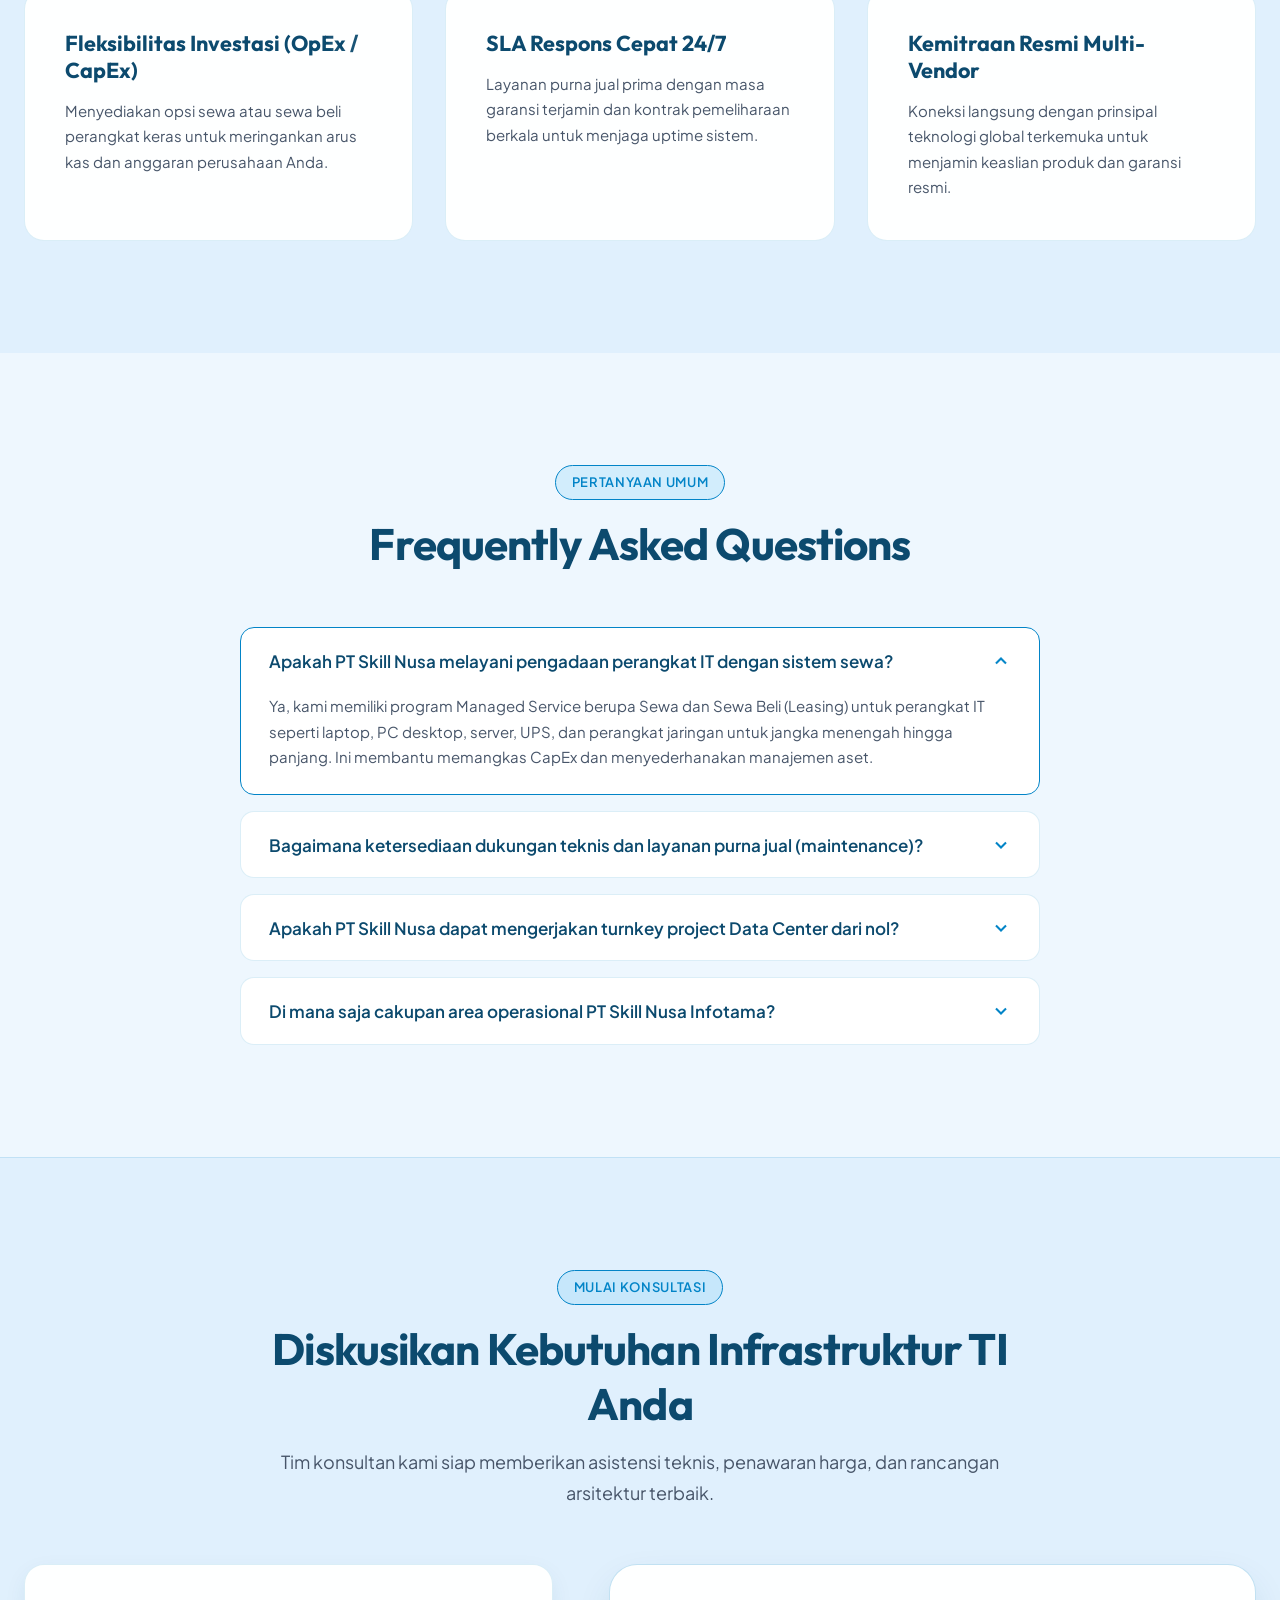
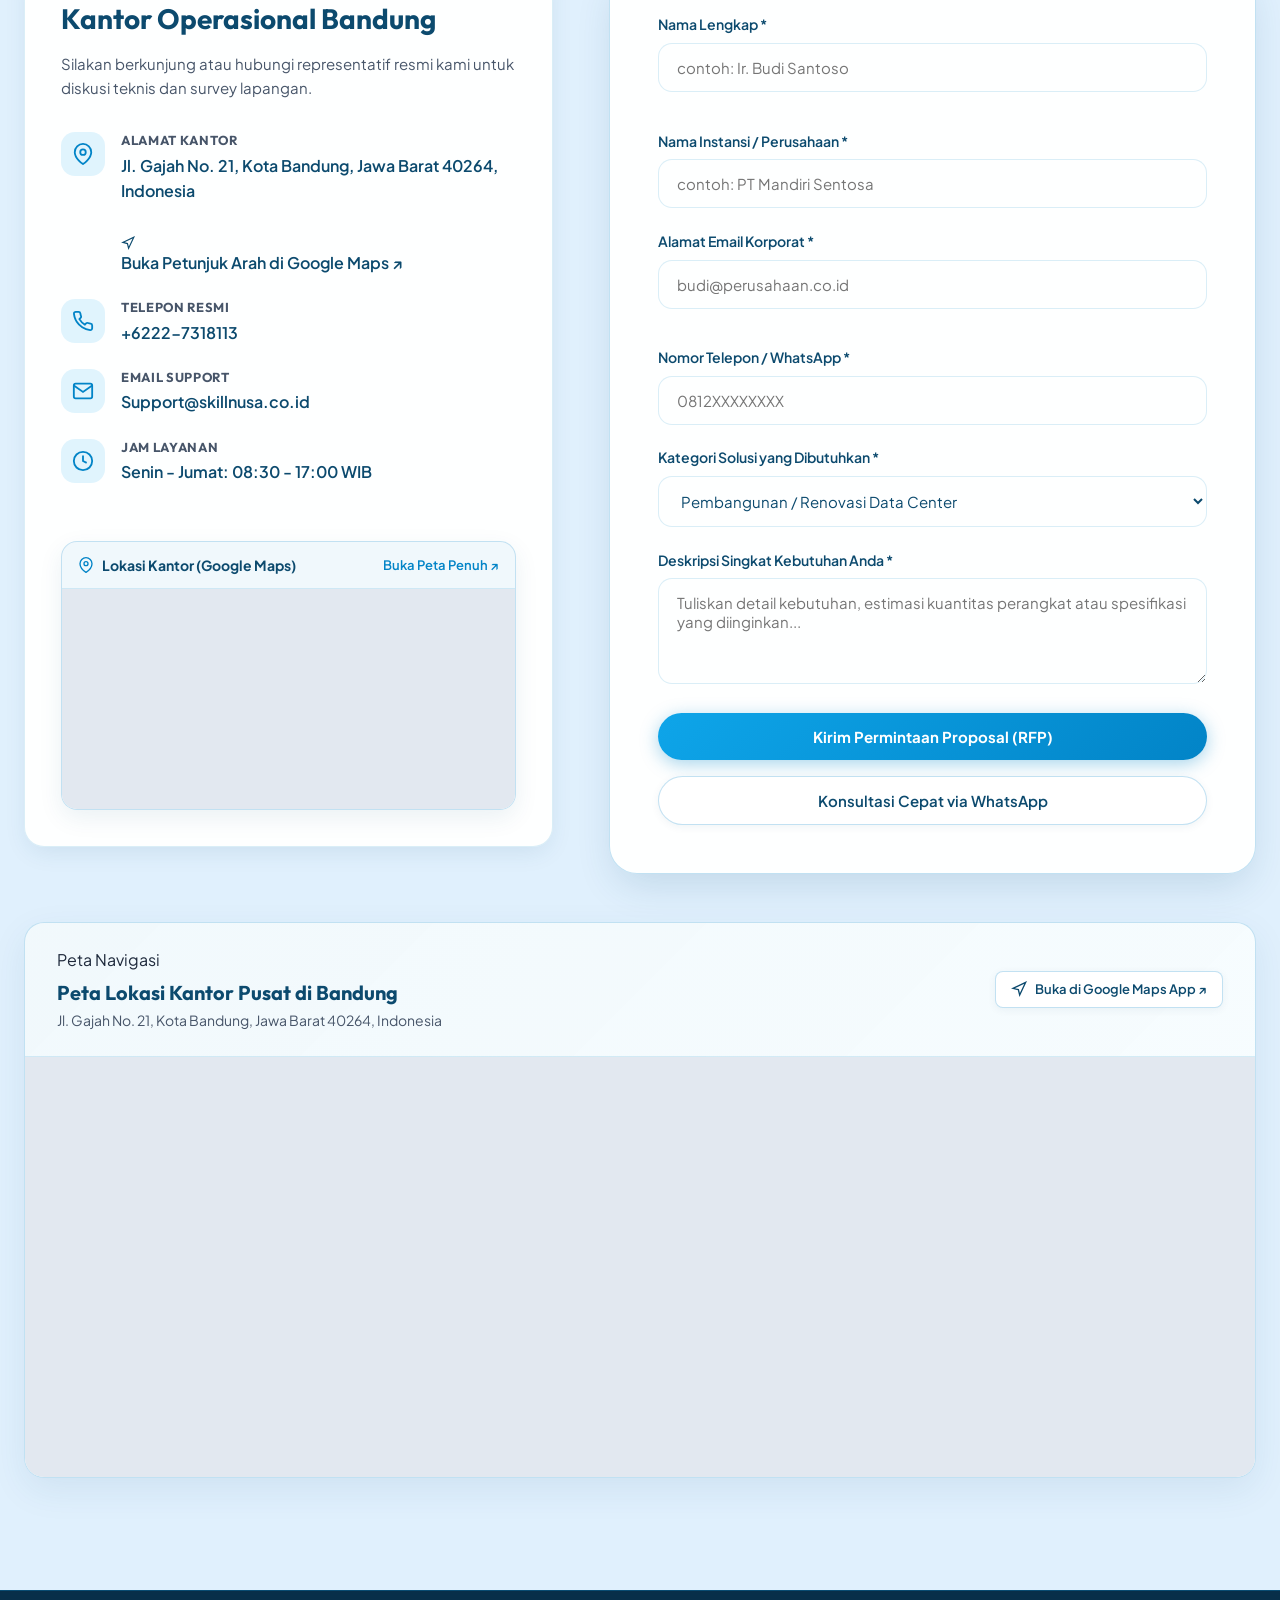
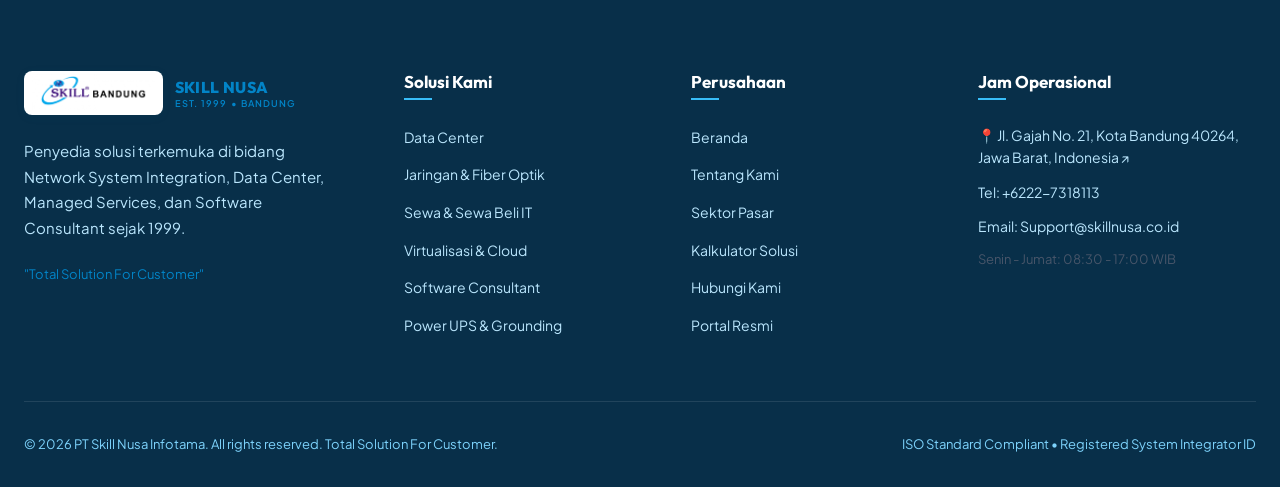
==== commit 8819a58b: "Add files via upload" ====
--- a/index.html
+++ b/index.html
@@ -352,7 +352,7 @@
               <a href="#kontak" class="btn btn-primary" data-i18n="nav_cta">Konsultasi Solusi Ini</a>
             </div>
             <div class="solution-media">
-              <img src="assets/hero-datacenter.jpg" alt="Fasilitas Data Center">
+              <img src="assets/server-infrastructure.jpg" alt="Data Center & Server Infrastructure">
             </div>
           </div>
         </div>
